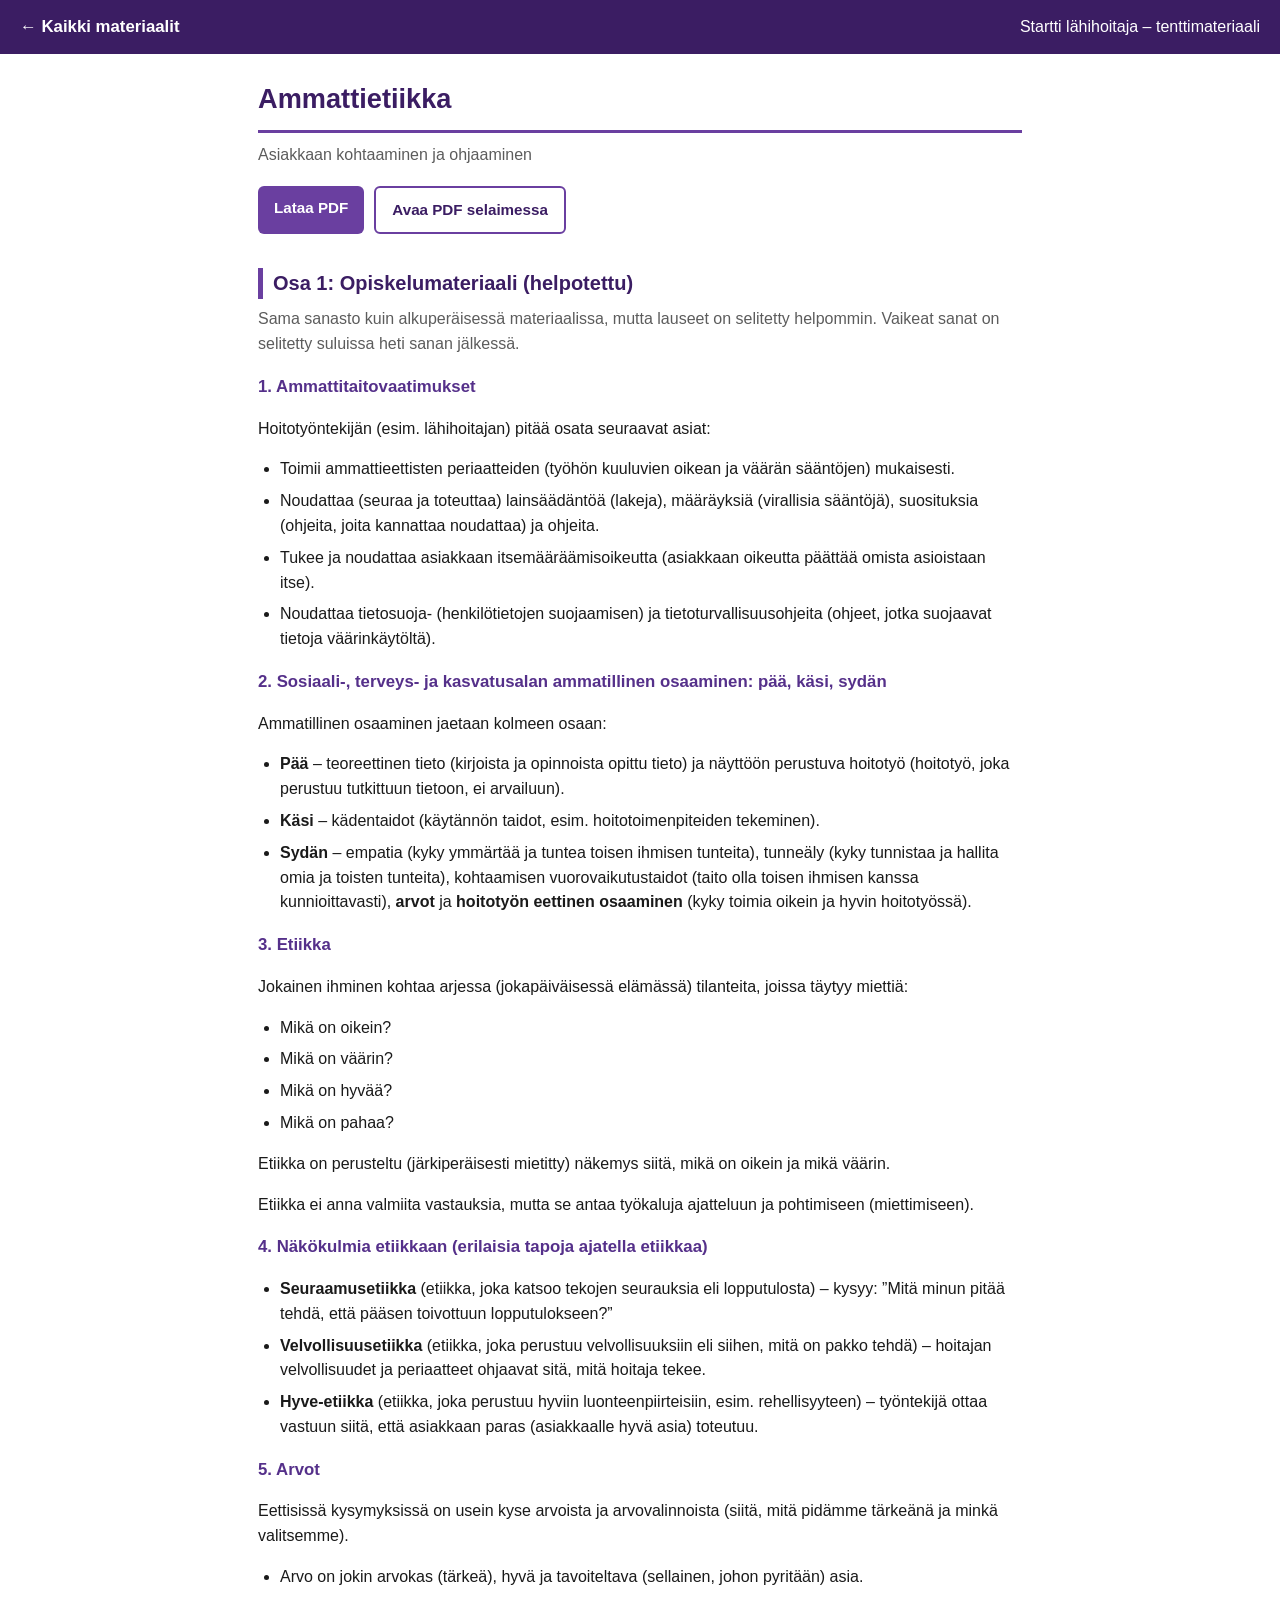
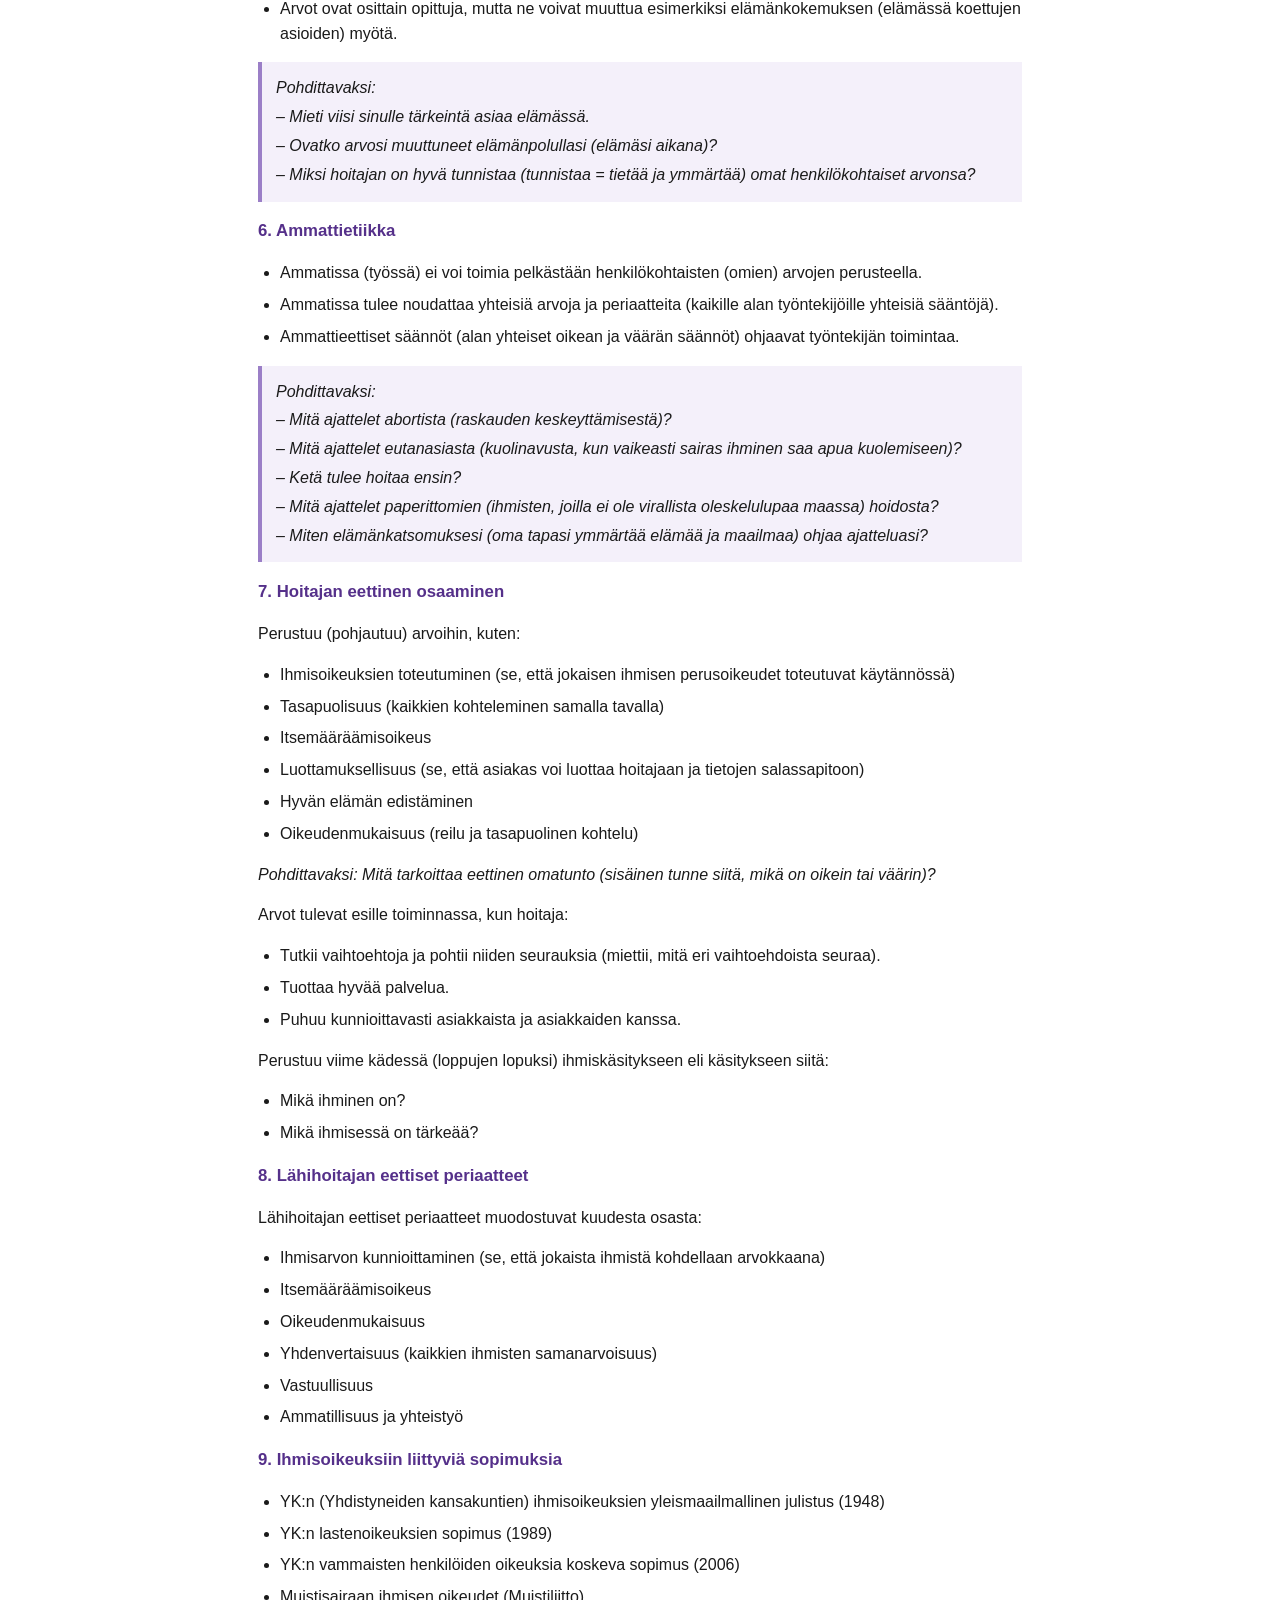
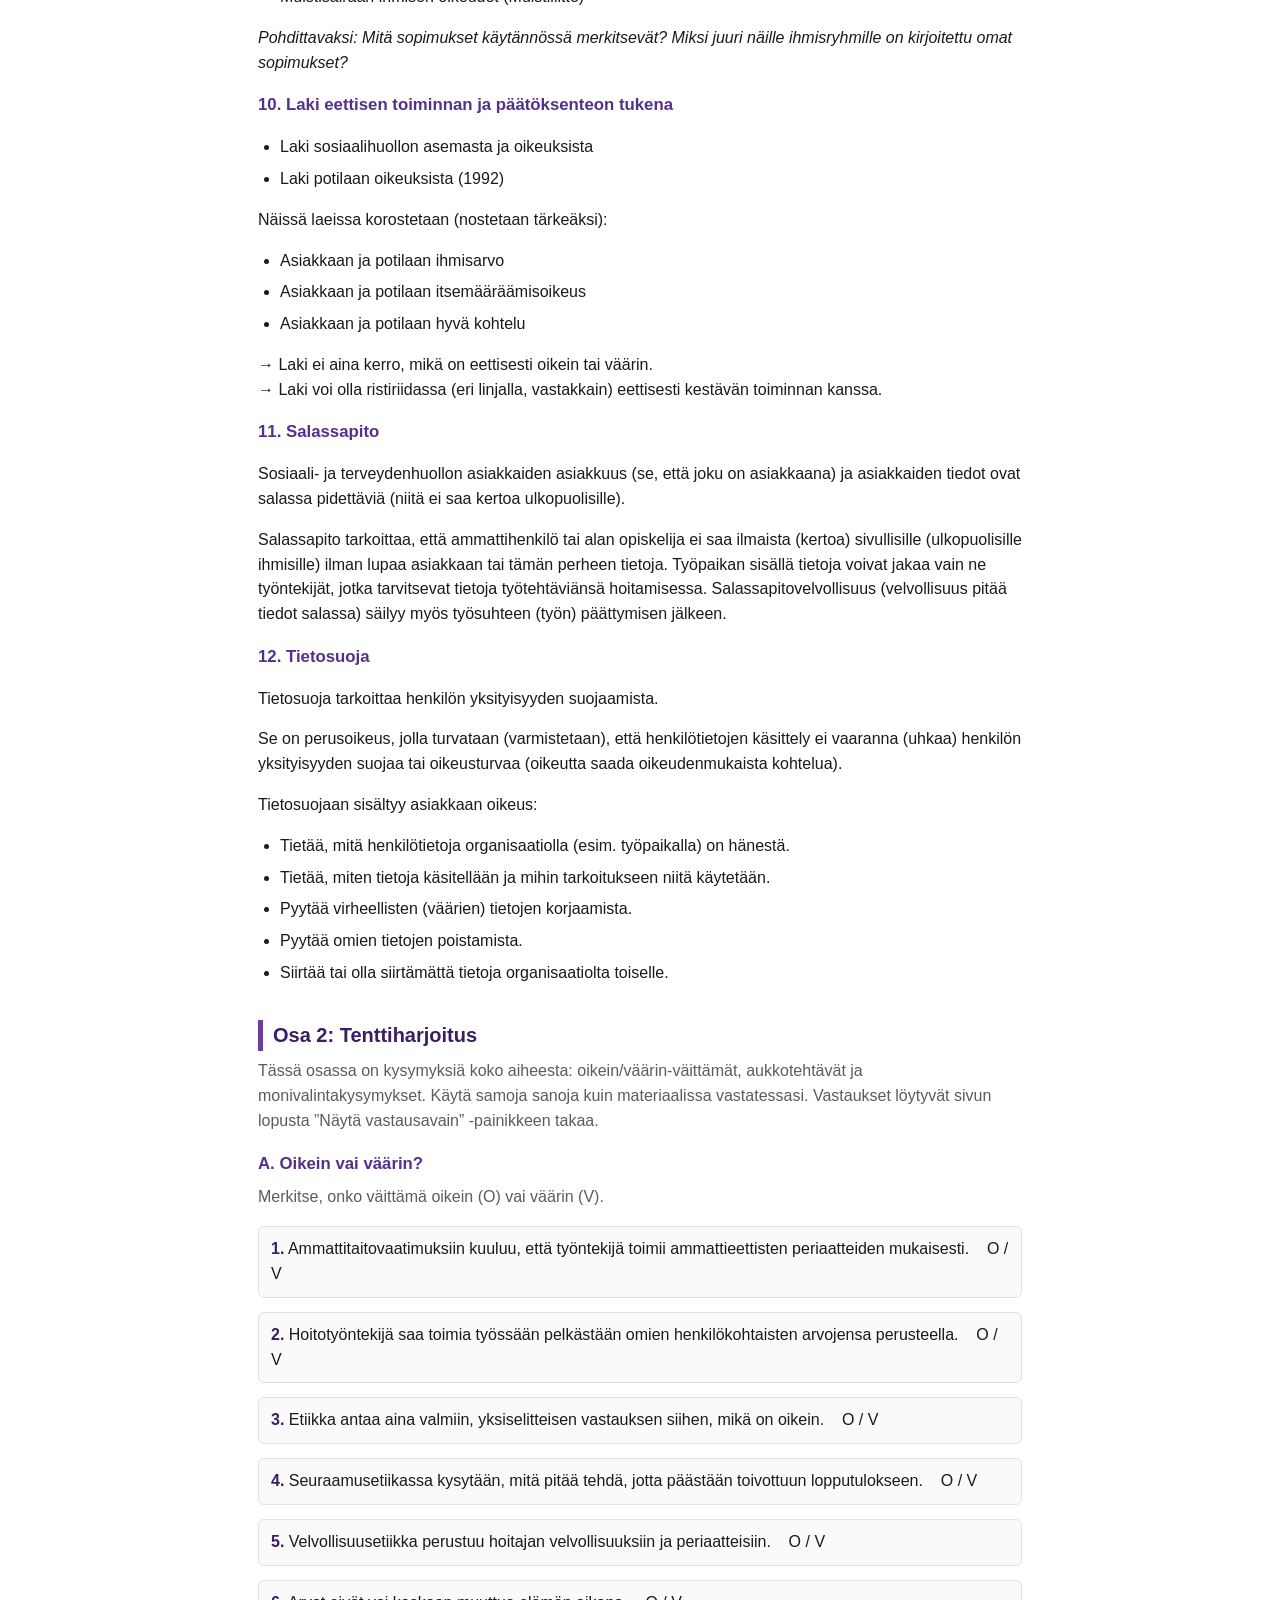
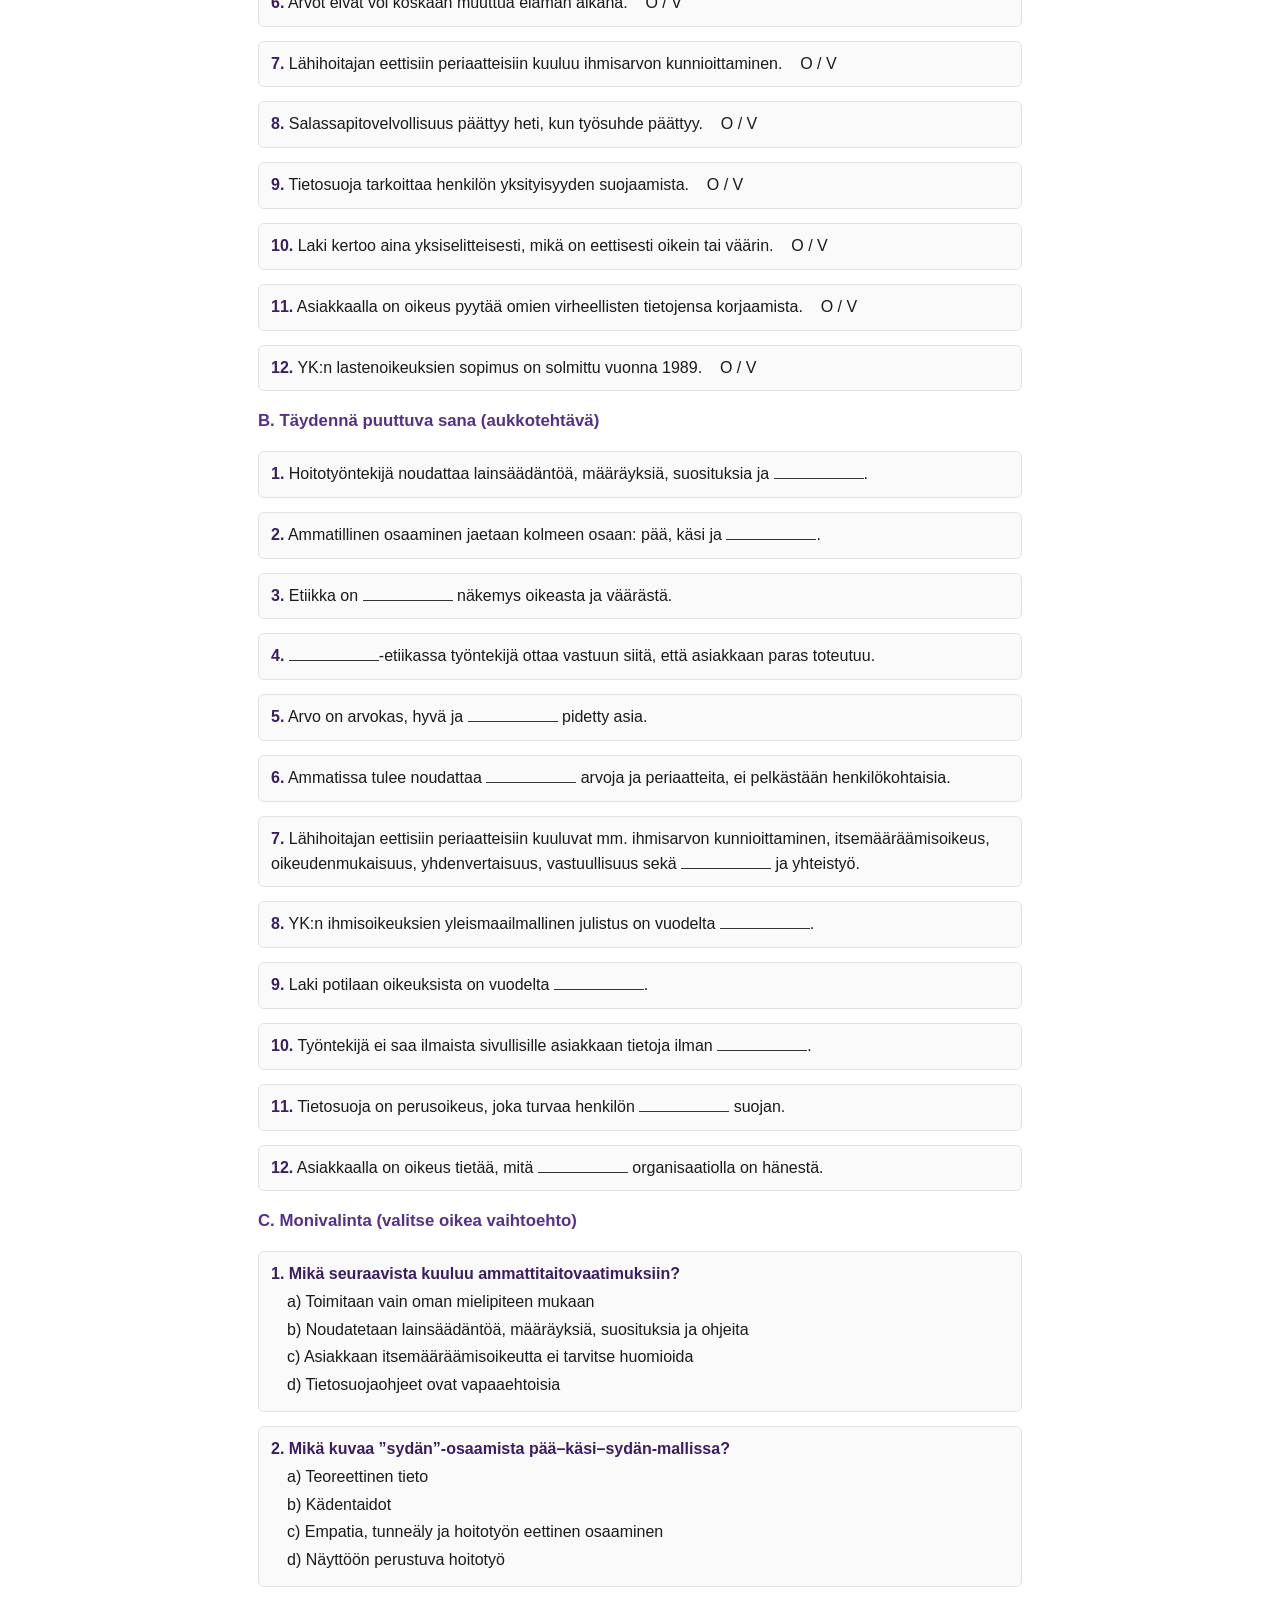
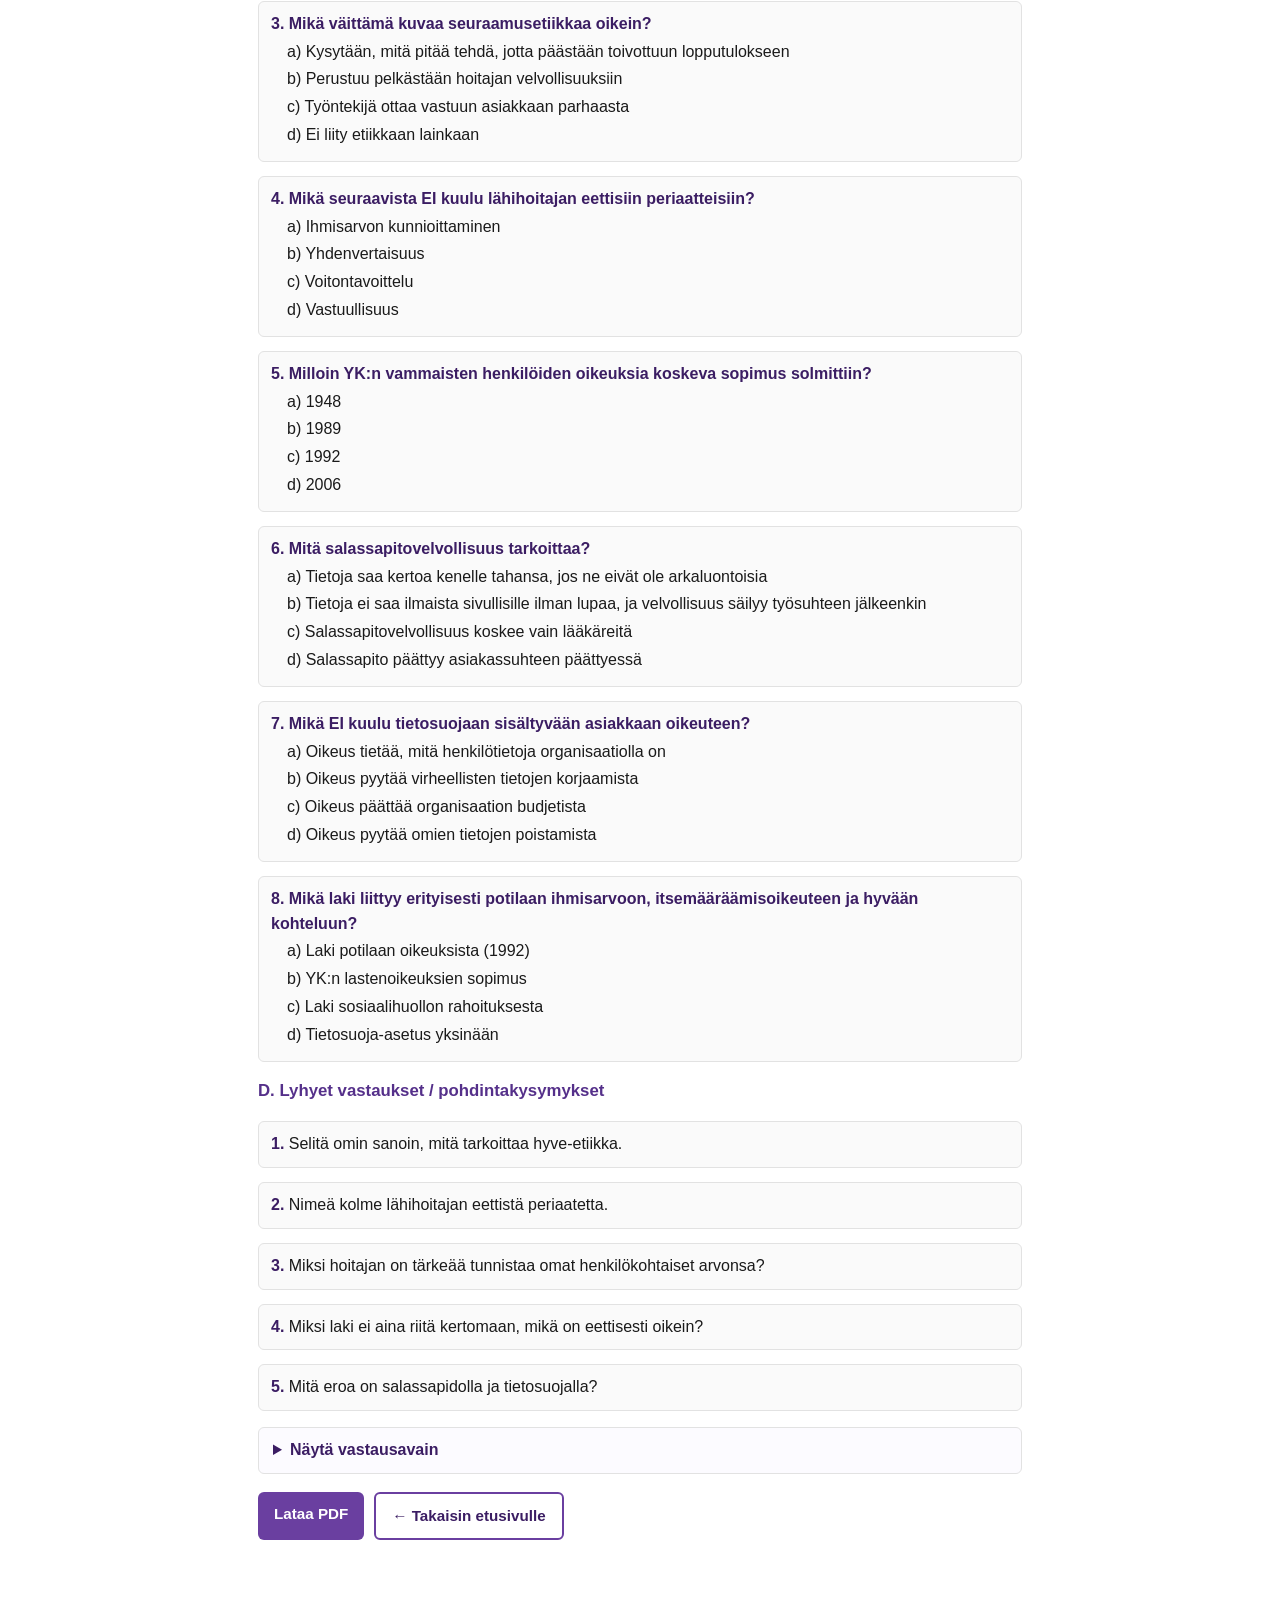
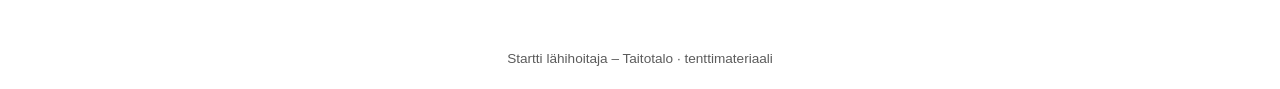
==== docs/ammattietiikka.html @ 94710ee2 "Lisää Ammattietiikka-materiaali (helpotettu opiskelusivu, tenttiharjoitus, vastausavain, PDF) + sivu" ====
<!DOCTYPE html>
<html lang="fi">
<head>
<meta charset="UTF-8">
<meta name="viewport" content="width=device-width, initial-scale=1">
<title>Ammattietiikka &ndash; opiskelumateriaali ja tenttiharjoitus</title>
<link rel="stylesheet" href="../assets/style.css">
</head>
<body>

<header class="site-header">
  <a href="../index.html">&larr; Kaikki materiaalit</a>
  <span>Startti l&auml;hihoitaja &ndash; tenttimateriaali</span>
</header>

<main>
  <h1>Ammattietiikka</h1>
  <p class="subtitle">Asiakkaan kohtaaminen ja ohjaaminen</p>

  <div class="download-bar">
    <a class="btn" href="ammattietiikka.pdf" download>Lataa PDF</a>
    <a class="btn secondary" href="ammattietiikka.pdf" target="_blank" rel="noopener">Avaa PDF selaimessa</a>
  </div>

  <h2>Osa 1: Opiskelumateriaali (helpotettu)</h2>
  <p class="subtitle">Sama sanasto kuin alkuper&auml;isess&auml; materiaalissa, mutta lauseet on selitetty helpommin. Vaikeat sanat on selitetty suluissa heti sanan j&auml;lkess&auml;.</p>

  <h3>1. Ammattitaitovaatimukset</h3>
  <p>Hoitoty&ouml;ntekij&auml;n (esim. l&auml;hihoitajan) pit&auml;&auml; osata seuraavat asiat:</p>
  <ul>
    <li>Toimii ammattieettisten periaatteiden (ty&ouml;h&ouml;n kuuluvien oikean ja v&auml;&auml;r&auml;n s&auml;&auml;nt&ouml;jen) mukaisesti.</li>
    <li>Noudattaa (seuraa ja toteuttaa) lains&auml;&auml;d&auml;nt&ouml;&auml; (lakeja), m&auml;&auml;r&auml;yksi&auml; (virallisia s&auml;&auml;nt&ouml;j&auml;), suosituksia (ohjeita, joita kannattaa noudattaa) ja ohjeita.</li>
    <li>Tukee ja noudattaa asiakkaan itsem&auml;&auml;r&auml;&auml;misoikeutta (asiakkaan oikeutta p&auml;&auml;tt&auml;&auml; omista asioistaan itse).</li>
    <li>Noudattaa tietosuoja- (henkil&ouml;tietojen suojaamisen) ja tietoturvallisuusohjeita (ohjeet, jotka suojaavat tietoja v&auml;&auml;rink&auml;yt&ouml;lt&auml;).</li>
  </ul>

  <h3>2. Sosiaali-, terveys- ja kasvatusalan ammatillinen osaaminen: p&auml;&auml;, k&auml;si, syd&auml;n</h3>
  <p>Ammatillinen osaaminen jaetaan kolmeen osaan:</p>
  <ul>
    <li><b>P&auml;&auml;</b> &ndash; teoreettinen tieto (kirjoista ja opinnoista opittu tieto) ja n&auml;ytt&ouml;&ouml;n perustuva hoitoty&ouml; (hoitoty&ouml;, joka perustuu tutkittuun tietoon, ei arvailuun).</li>
    <li><b>K&auml;si</b> &ndash; k&auml;dentaidot (k&auml;yt&auml;nn&ouml;n taidot, esim. hoitotoimenpiteiden tekeminen).</li>
    <li><b>Syd&auml;n</b> &ndash; empatia (kyky ymm&auml;rt&auml;&auml; ja tuntea toisen ihmisen tunteita), tunne&auml;ly (kyky tunnistaa ja hallita omia ja toisten tunteita), kohtaamisen vuorovaikutustaidot (taito olla toisen ihmisen kanssa kunnioittavasti), <b>arvot</b> ja <b>hoitoty&ouml;n eettinen osaaminen</b> (kyky toimia oikein ja hyvin hoitoty&ouml;ss&auml;).</li>
  </ul>

  <h3>3. Etiikka</h3>
  <p>Jokainen ihminen kohtaa arjessa (jokap&auml;iv&auml;isess&auml; el&auml;m&auml;ss&auml;) tilanteita, joissa t&auml;ytyy miettiä:</p>
  <ul>
    <li>Mik&auml; on oikein?</li>
    <li>Mik&auml; on v&auml;&auml;rin?</li>
    <li>Mik&auml; on hyv&auml;&auml;?</li>
    <li>Mik&auml; on pahaa?</li>
  </ul>
  <p>Etiikka on perusteltu (j&auml;rkiper&auml;isesti mietitty) n&auml;kemys siit&auml;, mik&auml; on oikein ja mik&auml; v&auml;&auml;rin.</p>
  <p>Etiikka ei anna valmiita vastauksia, mutta se antaa ty&ouml;kaluja ajatteluun ja pohtimiseen (miettimiseen).</p>

  <h3>4. N&auml;k&ouml;kulmia etiikkaan (erilaisia tapoja ajatella etiikkaa)</h3>
  <ul>
    <li><b>Seuraamusetiikka</b> (etiikka, joka katsoo tekojen seurauksia eli lopputulosta) &ndash; kysyy: &rdquo;Mit&auml; minun pit&auml;&auml; tehd&auml;, ett&auml; p&auml;&auml;sen toivottuun lopputulokseen?&rdquo;</li>
    <li><b>Velvollisuusetiikka</b> (etiikka, joka perustuu velvollisuuksiin eli siihen, mit&auml; on pakko tehd&auml;) &ndash; hoitajan velvollisuudet ja periaatteet ohjaavat sit&auml;, mit&auml; hoitaja tekee.</li>
    <li><b>Hyve-etiikka</b> (etiikka, joka perustuu hyviin luonteenpiirteisiin, esim. rehellisyyteen) &ndash; ty&ouml;ntekij&auml; ottaa vastuun siit&auml;, ett&auml; asiakkaan paras (asiakkaalle hyv&auml; asia) toteutuu.</li>
  </ul>

  <h3>5. Arvot</h3>
  <p>Eettisiss&auml; kysymyksiss&auml; on usein kyse arvoista ja arvovalinnoista (siit&auml;, mit&auml; pid&auml;mme t&auml;rke&auml;n&auml; ja mink&auml; valitsemme).</p>
  <ul>
    <li>Arvo on jokin arvokas (t&auml;rke&auml;), hyv&auml; ja tavoiteltava (sellainen, johon pyrit&auml;&auml;n) asia.</li>
    <li>Arvot ovat osittain opittuja, mutta ne voivat muuttua esimerkiksi el&auml;m&auml;nkokemuksen (el&auml;m&auml;ss&auml; koettujen asioiden) my&ouml;t&auml;.</li>
  </ul>
  <div class="pohdi">
    <p>Pohdittavaksi:</p>
    <p>&ndash; Mieti viisi sinulle t&auml;rkeint&auml; asiaa el&auml;m&auml;ss&auml;.</p>
    <p>&ndash; Ovatko arvosi muuttuneet el&auml;m&auml;npolullasi (el&auml;m&auml;si aikana)?</p>
    <p>&ndash; Miksi hoitajan on hyv&auml; tunnistaa (tunnistaa = tiet&auml;&auml; ja ymm&auml;rt&auml;&auml;) omat henkil&ouml;kohtaiset arvonsa?</p>
  </div>

  <h3>6. Ammattietiikka</h3>
  <ul>
    <li>Ammatissa (ty&ouml;ss&auml;) ei voi toimia pelk&auml;st&auml;&auml;n henkil&ouml;kohtaisten (omien) arvojen perusteella.</li>
    <li>Ammatissa tulee noudattaa yhteisi&auml; arvoja ja periaatteita (kaikille alan ty&ouml;ntekij&ouml;ille yhteisi&auml; s&auml;&auml;nt&ouml;j&auml;).</li>
    <li>Ammattieettiset s&auml;&auml;nn&ouml;t (alan yhteiset oikean ja v&auml;&auml;r&auml;n s&auml;&auml;nn&ouml;t) ohjaavat ty&ouml;ntekij&auml;n toimintaa.</li>
  </ul>
  <div class="pohdi">
    <p>Pohdittavaksi:</p>
    <p>&ndash; Mit&auml; ajattelet abortista (raskauden keskeytt&auml;misest&auml;)?</p>
    <p>&ndash; Mit&auml; ajattelet eutanasiasta (kuolinavusta, kun vaikeasti sairas ihminen saa apua kuolemiseen)?</p>
    <p>&ndash; Ket&auml; tulee hoitaa ensin?</p>
    <p>&ndash; Mit&auml; ajattelet paperittomien (ihmisten, joilla ei ole virallista oleskelulupaa maassa) hoidosta?</p>
    <p>&ndash; Miten el&auml;m&auml;nkatsomuksesi (oma tapasi ymm&auml;rt&auml;&auml; el&auml;m&auml;&auml; ja maailmaa) ohjaa ajatteluasi?</p>
  </div>

  <h3>7. Hoitajan eettinen osaaminen</h3>
  <p>Perustuu (pohjautuu) arvoihin, kuten:</p>
  <ul>
    <li>Ihmisoikeuksien toteutuminen (se, ett&auml; jokaisen ihmisen perusoikeudet toteutuvat k&auml;yt&auml;nn&ouml;ss&auml;)</li>
    <li>Tasapuolisuus (kaikkien kohteleminen samalla tavalla)</li>
    <li>Itsem&auml;&auml;r&auml;&auml;misoikeus</li>
    <li>Luottamuksellisuus (se, ett&auml; asiakas voi luottaa hoitajaan ja tietojen salassapitoon)</li>
    <li>Hyv&auml;n el&auml;m&auml;n edist&auml;minen</li>
    <li>Oikeudenmukaisuus (reilu ja tasapuolinen kohtelu)</li>
  </ul>
  <p><i>Pohdittavaksi: Mit&auml; tarkoittaa eettinen omatunto (sis&auml;inen tunne siit&auml;, mik&auml; on oikein tai v&auml;&auml;rin)?</i></p>
  <p>Arvot tulevat esille toiminnassa, kun hoitaja:</p>
  <ul>
    <li>Tutkii vaihtoehtoja ja pohtii niiden seurauksia (miettii, mit&auml; eri vaihtoehdoista seuraa).</li>
    <li>Tuottaa hyv&auml;&auml; palvelua.</li>
    <li>Puhuu kunnioittavasti asiakkaista ja asiakkaiden kanssa.</li>
  </ul>
  <p>Perustuu viime k&auml;dess&auml; (loppujen lopuksi) ihmisk&auml;sitykseen eli k&auml;sitykseen siit&auml;:</p>
  <ul>
    <li>Mik&auml; ihminen on?</li>
    <li>Mik&auml; ihmisess&auml; on t&auml;rke&auml;&auml;?</li>
  </ul>

  <h3>8. L&auml;hihoitajan eettiset periaatteet</h3>
  <p>L&auml;hihoitajan eettiset periaatteet muodostuvat kuudesta osasta:</p>
  <ul>
    <li>Ihmisarvon kunnioittaminen (se, ett&auml; jokaista ihmist&auml; kohdellaan arvokkaana)</li>
    <li>Itsem&auml;&auml;r&auml;&auml;misoikeus</li>
    <li>Oikeudenmukaisuus</li>
    <li>Yhdenvertaisuus (kaikkien ihmisten samanarvoisuus)</li>
    <li>Vastuullisuus</li>
    <li>Ammatillisuus ja yhteisty&ouml;</li>
  </ul>

  <h3>9. Ihmisoikeuksiin liittyvi&auml; sopimuksia</h3>
  <ul>
    <li>YK:n (Yhdistyneiden kansakuntien) ihmisoikeuksien yleismaailmallinen julistus (1948)</li>
    <li>YK:n lastenoikeuksien sopimus (1989)</li>
    <li>YK:n vammaisten henkil&ouml;iden oikeuksia koskeva sopimus (2006)</li>
    <li>Muistisairaan ihmisen oikeudet (Muistiliitto)</li>
  </ul>
  <p><i>Pohdittavaksi: Mit&auml; sopimukset k&auml;yt&auml;nn&ouml;ss&auml; merkitsev&auml;t? Miksi juuri n&auml;ille ihmisryhmille on kirjoitettu omat sopimukset?</i></p>

  <h3>10. Laki eettisen toiminnan ja p&auml;&auml;t&ouml;ksenteon tukena</h3>
  <ul>
    <li>Laki sosiaalihuollon asemasta ja oikeuksista</li>
    <li>Laki potilaan oikeuksista (1992)</li>
  </ul>
  <p>N&auml;iss&auml; laeissa korostetaan (nostetaan t&auml;rke&auml;ksi):</p>
  <ul>
    <li>Asiakkaan ja potilaan ihmisarvo</li>
    <li>Asiakkaan ja potilaan itsem&auml;&auml;r&auml;&auml;misoikeus</li>
    <li>Asiakkaan ja potilaan hyv&auml; kohtelu</li>
  </ul>
  <p>&rarr; Laki ei aina kerro, mik&auml; on eettisesti oikein tai v&auml;&auml;rin.<br>
  &rarr; Laki voi olla ristiriidassa (eri linjalla, vastakkain) eettisesti kest&auml;v&auml;n toiminnan kanssa.</p>

  <h3>11. Salassapito</h3>
  <p>Sosiaali- ja terveydenhuollon asiakkaiden asiakkuus (se, ett&auml; joku on asiakkaana) ja asiakkaiden tiedot ovat salassa pidett&auml;vi&auml; (niit&auml; ei saa kertoa ulkopuolisille).</p>
  <p>Salassapito tarkoittaa, ett&auml; ammattihenkil&ouml; tai alan opiskelija ei saa ilmaista (kertoa) sivullisille (ulkopuolisille ihmisille) ilman lupaa asiakkaan tai t&auml;m&auml;n perheen tietoja. Ty&ouml;paikan sis&auml;ll&auml; tietoja voivat jakaa vain ne ty&ouml;ntekij&auml;t, jotka tarvitsevat tietoja ty&ouml;teht&auml;vi&auml;ns&auml; hoitamisessa. Salassapitovelvollisuus (velvollisuus pit&auml;&auml; tiedot salassa) s&auml;ilyy my&ouml;s ty&ouml;suhteen (ty&ouml;n) p&auml;&auml;ttymisen j&auml;lkeen.</p>

  <h3>12. Tietosuoja</h3>
  <p>Tietosuoja tarkoittaa henkil&ouml;n yksityisyyden suojaamista.</p>
  <p>Se on perusoikeus, jolla turvataan (varmistetaan), ett&auml; henkil&ouml;tietojen k&auml;sittely ei vaaranna (uhkaa) henkil&ouml;n yksityisyyden suojaa tai oikeusturvaa (oikeutta saada oikeudenmukaista kohtelua).</p>
  <p>Tietosuojaan sis&auml;ltyy asiakkaan oikeus:</p>
  <ul>
    <li>Tiet&auml;&auml;, mit&auml; henkil&ouml;tietoja organisaatiolla (esim. ty&ouml;paikalla) on h&auml;nest&auml;.</li>
    <li>Tiet&auml;&auml;, miten tietoja k&auml;sitell&auml;&auml;n ja mihin tarkoitukseen niit&auml; k&auml;ytet&auml;&auml;n.</li>
    <li>Pyyt&auml;&auml; virheellisten (v&auml;&auml;rien) tietojen korjaamista.</li>
    <li>Pyyt&auml;&auml; omien tietojen poistamista.</li>
    <li>Siirt&auml;&auml; tai olla siirt&auml;m&auml;tt&auml; tietoja organisaatiolta toiselle.</li>
  </ul>

  <h2>Osa 2: Tenttiharjoitus</h2>
  <p class="subtitle">T&auml;ss&auml; osassa on kysymyksi&auml; koko aiheesta: oikein/v&auml;&auml;rin-v&auml;itt&auml;m&auml;t, aukkoteht&auml;v&auml;t ja monivalintakysymykset. K&auml;yt&auml; samoja sanoja kuin materiaalissa vastatessasi. Vastaukset l&ouml;ytyv&auml;t sivun lopusta &rdquo;N&auml;yt&auml; vastausavain&rdquo; -painikkeen takaa.</p>

  <h3>A. Oikein vai v&auml;&auml;rin?</h3>
  <p class="subtitle">Merkitse, onko v&auml;itt&auml;m&auml; oikein (O) vai v&auml;&auml;rin (V).</p>
  <div class="exam-item"><span class="qnum">1.</span> Ammattitaitovaatimuksiin kuuluu, ett&auml; ty&ouml;ntekij&auml; toimii ammattieettisten periaatteiden mukaisesti. &nbsp;&nbsp; O / V</div>
  <div class="exam-item"><span class="qnum">2.</span> Hoitoty&ouml;ntekij&auml; saa toimia ty&ouml;ss&auml;&auml;n pelk&auml;st&auml;&auml;n omien henkil&ouml;kohtaisten arvojensa perusteella. &nbsp;&nbsp; O / V</div>
  <div class="exam-item"><span class="qnum">3.</span> Etiikka antaa aina valmiin, yksiselitteisen vastauksen siihen, mik&auml; on oikein. &nbsp;&nbsp; O / V</div>
  <div class="exam-item"><span class="qnum">4.</span> Seuraamusetiikassa kysyt&auml;&auml;n, mit&auml; pit&auml;&auml; tehd&auml;, jotta p&auml;&auml;st&auml;&auml;n toivottuun lopputulokseen. &nbsp;&nbsp; O / V</div>
  <div class="exam-item"><span class="qnum">5.</span> Velvollisuusetiikka perustuu hoitajan velvollisuuksiin ja periaatteisiin. &nbsp;&nbsp; O / V</div>
  <div class="exam-item"><span class="qnum">6.</span> Arvot eiv&auml;t voi koskaan muuttua el&auml;m&auml;n aikana. &nbsp;&nbsp; O / V</div>
  <div class="exam-item"><span class="qnum">7.</span> L&auml;hihoitajan eettisiin periaatteisiin kuuluu ihmisarvon kunnioittaminen. &nbsp;&nbsp; O / V</div>
  <div class="exam-item"><span class="qnum">8.</span> Salassapitovelvollisuus p&auml;&auml;ttyy heti, kun ty&ouml;suhde p&auml;&auml;ttyy. &nbsp;&nbsp; O / V</div>
  <div class="exam-item"><span class="qnum">9.</span> Tietosuoja tarkoittaa henkil&ouml;n yksityisyyden suojaamista. &nbsp;&nbsp; O / V</div>
  <div class="exam-item"><span class="qnum">10.</span> Laki kertoo aina yksiselitteisesti, mik&auml; on eettisesti oikein tai v&auml;&auml;rin. &nbsp;&nbsp; O / V</div>
  <div class="exam-item"><span class="qnum">11.</span> Asiakkaalla on oikeus pyyt&auml;&auml; omien virheellisten tietojensa korjaamista. &nbsp;&nbsp; O / V</div>
  <div class="exam-item"><span class="qnum">12.</span> YK:n lastenoikeuksien sopimus on solmittu vuonna 1989. &nbsp;&nbsp; O / V</div>

  <h3>B. T&auml;ydenn&auml; puuttuva sana (aukkoteht&auml;v&auml;)</h3>
  <div class="exam-item"><span class="qnum">1.</span> Hoitoty&ouml;ntekij&auml; noudattaa lains&auml;&auml;d&auml;nt&ouml;&auml;, m&auml;&auml;r&auml;yksi&auml;, suosituksia ja <span class="blank"></span>.</div>
  <div class="exam-item"><span class="qnum">2.</span> Ammatillinen osaaminen jaetaan kolmeen osaan: p&auml;&auml;, k&auml;si ja <span class="blank"></span>.</div>
  <div class="exam-item"><span class="qnum">3.</span> Etiikka on <span class="blank"></span> n&auml;kemys oikeasta ja v&auml;&auml;r&auml;st&auml;.</div>
  <div class="exam-item"><span class="qnum">4.</span> <span class="blank"></span>-etiikassa ty&ouml;ntekij&auml; ottaa vastuun siit&auml;, ett&auml; asiakkaan paras toteutuu.</div>
  <div class="exam-item"><span class="qnum">5.</span> Arvo on arvokas, hyv&auml; ja <span class="blank"></span> pidetty asia.</div>
  <div class="exam-item"><span class="qnum">6.</span> Ammatissa tulee noudattaa <span class="blank"></span> arvoja ja periaatteita, ei pelk&auml;st&auml;&auml;n henkil&ouml;kohtaisia.</div>
  <div class="exam-item"><span class="qnum">7.</span> L&auml;hihoitajan eettisiin periaatteisiin kuuluvat mm. ihmisarvon kunnioittaminen, itsem&auml;&auml;r&auml;&auml;misoikeus, oikeudenmukaisuus, yhdenvertaisuus, vastuullisuus sek&auml; <span class="blank"></span> ja yhteisty&ouml;.</div>
  <div class="exam-item"><span class="qnum">8.</span> YK:n ihmisoikeuksien yleismaailmallinen julistus on vuodelta <span class="blank"></span>.</div>
  <div class="exam-item"><span class="qnum">9.</span> Laki potilaan oikeuksista on vuodelta <span class="blank"></span>.</div>
  <div class="exam-item"><span class="qnum">10.</span> Ty&ouml;ntekij&auml; ei saa ilmaista sivullisille asiakkaan tietoja ilman <span class="blank"></span>.</div>
  <div class="exam-item"><span class="qnum">11.</span> Tietosuoja on perusoikeus, joka turvaa henkil&ouml;n <span class="blank"></span> suojan.</div>
  <div class="exam-item"><span class="qnum">12.</span> Asiakkaalla on oikeus tiet&auml;&auml;, mit&auml; <span class="blank"></span> organisaatiolla on h&auml;nest&auml;.</div>

  <h3>C. Monivalinta (valitse oikea vaihtoehto)</h3>
  <div class="exam-item">
    <span class="qnum">1. Mik&auml; seuraavista kuuluu ammattitaitovaatimuksiin?</span>
    <div class="mcq-opt">a) Toimitaan vain oman mielipiteen mukaan</div>
    <div class="mcq-opt">b) Noudatetaan lains&auml;&auml;d&auml;nt&ouml;&auml;, m&auml;&auml;r&auml;yksi&auml;, suosituksia ja ohjeita</div>
    <div class="mcq-opt">c) Asiakkaan itsem&auml;&auml;r&auml;&auml;misoikeutta ei tarvitse huomioida</div>
    <div class="mcq-opt">d) Tietosuojaohjeet ovat vapaaehtoisia</div>
  </div>
  <div class="exam-item">
    <span class="qnum">2. Mik&auml; kuvaa &rdquo;syd&auml;n&rdquo;-osaamista p&auml;&auml;&ndash;k&auml;si&ndash;syd&auml;n-mallissa?</span>
    <div class="mcq-opt">a) Teoreettinen tieto</div>
    <div class="mcq-opt">b) K&auml;dentaidot</div>
    <div class="mcq-opt">c) Empatia, tunne&auml;ly ja hoitoty&ouml;n eettinen osaaminen</div>
    <div class="mcq-opt">d) N&auml;ytt&ouml;&ouml;n perustuva hoitoty&ouml;</div>
  </div>
  <div class="exam-item">
    <span class="qnum">3. Mik&auml; v&auml;itt&auml;m&auml; kuvaa seuraamusetiikkaa oikein?</span>
    <div class="mcq-opt">a) Kysyt&auml;&auml;n, mit&auml; pit&auml;&auml; tehd&auml;, jotta p&auml;&auml;st&auml;&auml;n toivottuun lopputulokseen</div>
    <div class="mcq-opt">b) Perustuu pelk&auml;st&auml;&auml;n hoitajan velvollisuuksiin</div>
    <div class="mcq-opt">c) Ty&ouml;ntekij&auml; ottaa vastuun asiakkaan parhaasta</div>
    <div class="mcq-opt">d) Ei liity etiikkaan lainkaan</div>
  </div>
  <div class="exam-item">
    <span class="qnum">4. Mik&auml; seuraavista EI kuulu l&auml;hihoitajan eettisiin periaatteisiin?</span>
    <div class="mcq-opt">a) Ihmisarvon kunnioittaminen</div>
    <div class="mcq-opt">b) Yhdenvertaisuus</div>
    <div class="mcq-opt">c) Voitontavoittelu</div>
    <div class="mcq-opt">d) Vastuullisuus</div>
  </div>
  <div class="exam-item">
    <span class="qnum">5. Milloin YK:n vammaisten henkil&ouml;iden oikeuksia koskeva sopimus solmittiin?</span>
    <div class="mcq-opt">a) 1948</div>
    <div class="mcq-opt">b) 1989</div>
    <div class="mcq-opt">c) 1992</div>
    <div class="mcq-opt">d) 2006</div>
  </div>
  <div class="exam-item">
    <span class="qnum">6. Mit&auml; salassapitovelvollisuus tarkoittaa?</span>
    <div class="mcq-opt">a) Tietoja saa kertoa kenelle tahansa, jos ne eiv&auml;t ole arkaluontoisia</div>
    <div class="mcq-opt">b) Tietoja ei saa ilmaista sivullisille ilman lupaa, ja velvollisuus s&auml;ilyy ty&ouml;suhteen j&auml;lkeenkin</div>
    <div class="mcq-opt">c) Salassapitovelvollisuus koskee vain l&auml;&auml;k&auml;reit&auml;</div>
    <div class="mcq-opt">d) Salassapito p&auml;&auml;ttyy asiakassuhteen p&auml;&auml;ttyess&auml;</div>
  </div>
  <div class="exam-item">
    <span class="qnum">7. Mik&auml; EI kuulu tietosuojaan sis&auml;ltyv&auml;&auml;n asiakkaan oikeuteen?</span>
    <div class="mcq-opt">a) Oikeus tiet&auml;&auml;, mit&auml; henkil&ouml;tietoja organisaatiolla on</div>
    <div class="mcq-opt">b) Oikeus pyyt&auml;&auml; virheellisten tietojen korjaamista</div>
    <div class="mcq-opt">c) Oikeus p&auml;&auml;tt&auml;&auml; organisaation budjetista</div>
    <div class="mcq-opt">d) Oikeus pyyt&auml;&auml; omien tietojen poistamista</div>
  </div>
  <div class="exam-item">
    <span class="qnum">8. Mik&auml; laki liittyy erityisesti potilaan ihmisarvoon, itsem&auml;&auml;r&auml;&auml;misoikeuteen ja hyv&auml;&auml;n kohteluun?</span>
    <div class="mcq-opt">a) Laki potilaan oikeuksista (1992)</div>
    <div class="mcq-opt">b) YK:n lastenoikeuksien sopimus</div>
    <div class="mcq-opt">c) Laki sosiaalihuollon rahoituksesta</div>
    <div class="mcq-opt">d) Tietosuoja-asetus yksin&auml;&auml;n</div>
  </div>

  <h3>D. Lyhyet vastaukset / pohdintakysymykset</h3>
  <div class="exam-item"><span class="qnum">1.</span> Selit&auml; omin sanoin, mit&auml; tarkoittaa hyve-etiikka.</div>
  <div class="exam-item"><span class="qnum">2.</span> Nime&auml; kolme l&auml;hihoitajan eettist&auml; periaatetta.</div>
  <div class="exam-item"><span class="qnum">3.</span> Miksi hoitajan on t&auml;rke&auml;&auml; tunnistaa omat henkil&ouml;kohtaiset arvonsa?</div>
  <div class="exam-item"><span class="qnum">4.</span> Miksi laki ei aina riit&auml; kertomaan, mik&auml; on eettisesti oikein?</div>
  <div class="exam-item"><span class="qnum">5.</span> Mit&auml; eroa on salassapidolla ja tietosuojalla?</div>

  <details>
    <summary>N&auml;yt&auml; vastausavain</summary>

    <h3>A. Oikein vai v&auml;&auml;rin? &ndash; vastaukset</h3>
    <table>
      <tr><th>Kysymys</th><th>Vastaus</th><th>Perustelu</th></tr>
      <tr><td>1</td><td>Oikein</td><td>Ammattitaitovaatimuksiin kuuluu toimiminen ammattieettisten periaatteiden mukaisesti.</td></tr>
      <tr><td>2</td><td>V&auml;&auml;rin</td><td>Ammatissa ei voi toimia pelk&auml;st&auml;&auml;n henkil&ouml;kohtaisten arvojen perusteella &ndash; on noudatettava yhteisi&auml; arvoja ja periaatteita.</td></tr>
      <tr><td>3</td><td>V&auml;&auml;rin</td><td>Etiikka ei anna valmiita ratkaisuja, vaan ty&ouml;kaluja ajatteluun ja pohtimiseen.</td></tr>
      <tr><td>4</td><td>Oikein</td><td>Seuraamusetiikka kysyy juuri t&auml;t&auml;: mit&auml; pit&auml;&auml; tehd&auml;, ett&auml; p&auml;&auml;st&auml;&auml;n toivottuun lopputulokseen.</td></tr>
      <tr><td>5</td><td>Oikein</td><td>Velvollisuusetiikka perustuu hoitajan velvollisuuksiin ja periaatteisiin.</td></tr>
      <tr><td>6</td><td>V&auml;&auml;rin</td><td>Arvot ovat osittain opittuja ja voivat muuttua esim. el&auml;m&auml;nkokemuksen my&ouml;t&auml;.</td></tr>
      <tr><td>7</td><td>Oikein</td><td>Ihmisarvon kunnioittaminen on yksi kuudesta l&auml;hihoitajan eettisest&auml; periaatteesta.</td></tr>
      <tr><td>8</td><td>V&auml;&auml;rin</td><td>Salassapitovelvollisuus s&auml;ilyy my&ouml;s ty&ouml;suhteen p&auml;&auml;ttymisen j&auml;lkeen.</td></tr>
      <tr><td>9</td><td>Oikein</td><td>Tietosuoja tarkoittaa nimenomaan henkil&ouml;n yksityisyyden suojaamista.</td></tr>
      <tr><td>10</td><td>V&auml;&auml;rin</td><td>Laki ei aina kerro, mik&auml; on eettisesti oikein tai v&auml;&auml;rin, ja voi olla ristiriidassa eettisesti kest&auml;v&auml;n toiminnan kanssa.</td></tr>
      <tr><td>11</td><td>Oikein</td><td>Tietosuojaan sis&auml;ltyy asiakkaan oikeus pyyt&auml;&auml; virheellisten tietojen korjaamista.</td></tr>
      <tr><td>12</td><td>Oikein</td><td>YK:n lastenoikeuksien sopimus on vuodelta 1989.</td></tr>
    </table>

    <h3>B. Aukkoteht&auml;v&auml; &ndash; vastaukset</h3>
    <table>
      <tr><th>Kysymys</th><th>Oikea vastaus</th></tr>
      <tr><td>1</td><td>ohjeita</td></tr>
      <tr><td>2</td><td>syd&auml;n</td></tr>
      <tr><td>3</td><td>perusteltu</td></tr>
      <tr><td>4</td><td>Hyve-etiikassa</td></tr>
      <tr><td>5</td><td>tavoiteltavana</td></tr>
      <tr><td>6</td><td>yhteisi&auml;</td></tr>
      <tr><td>7</td><td>ammatillisuus</td></tr>
      <tr><td>8</td><td>1948</td></tr>
      <tr><td>9</td><td>1992</td></tr>
      <tr><td>10</td><td>lupaa</td></tr>
      <tr><td>11</td><td>yksityisyyden</td></tr>
      <tr><td>12</td><td>henkil&ouml;tietoja</td></tr>
    </table>

    <h3>C. Monivalinta &ndash; vastaukset</h3>
    <table>
      <tr><th>Kysymys</th><th>Oikea vaihtoehto</th></tr>
      <tr><td>1</td><td>b) Noudatetaan lains&auml;&auml;d&auml;nt&ouml;&auml;, m&auml;&auml;r&auml;yksi&auml;, suosituksia ja ohjeita</td></tr>
      <tr><td>2</td><td>c) Empatia, tunne&auml;ly ja hoitoty&ouml;n eettinen osaaminen</td></tr>
      <tr><td>3</td><td>a) Kysyt&auml;&auml;n, mit&auml; pit&auml;&auml; tehd&auml;, jotta p&auml;&auml;st&auml;&auml;n toivottuun lopputulokseen</td></tr>
      <tr><td>4</td><td>c) Voitontavoittelu (t&auml;m&auml; ei ole l&auml;hihoitajan eettinen periaate)</td></tr>
      <tr><td>5</td><td>d) 2006</td></tr>
      <tr><td>6</td><td>b) Tietoja ei saa ilmaista sivullisille ilman lupaa, ja velvollisuus s&auml;ilyy ty&ouml;suhteen j&auml;lkeenkin</td></tr>
      <tr><td>7</td><td>c) Oikeus p&auml;&auml;tt&auml;&auml; organisaation budjetista (t&auml;m&auml; ei kuulu tietosuojaan)</td></tr>
      <tr><td>8</td><td>a) Laki potilaan oikeuksista (1992)</td></tr>
    </table>

    <h3>D. Lyhyet vastaukset &ndash; mallivastaukset</h3>
    <div class="exam-item"><span class="qnum">1.</span> Hyve-etiikka tarkoittaa etiikkaa, joka perustuu hyviin luonteenpiirteisiin (esim. rehellisyyteen, huolenpitoon). Ty&ouml;ntekij&auml; ottaa vastuun siit&auml;, ett&auml; asiakkaan paras toteutuu &ndash; ei toimita vain s&auml;&auml;nt&ouml;jen tai seurausten perusteella, vaan hyv&auml;n ihmisen tavoin.</div>
    <div class="exam-item"><span class="qnum">2.</span> Esimerkiksi: ihmisarvon kunnioittaminen, itsem&auml;&auml;r&auml;&auml;misoikeus, oikeudenmukaisuus, yhdenvertaisuus, vastuullisuus, ammatillisuus ja yhteisty&ouml; (mik&auml; tahansa kolme n&auml;ist&auml; kuudesta on oikein).</div>
    <div class="exam-item"><span class="qnum">3.</span> Koska hoitaja ei saa toimia ty&ouml;ss&auml;&auml;n pelk&auml;st&auml;&auml;n omien henkil&ouml;kohtaisten arvojensa perusteella. Kun hoitaja tunnistaa omat arvonsa, h&auml;n pystyy erottamaan ne yhteisist&auml; ammattieettisist&auml; arvoista ja toimimaan ammatillisesti my&ouml;s silloin, kun oma mielipide on eri kuin ammattieettinen periaate.</div>
    <div class="exam-item"><span class="qnum">4.</span> Koska laki ei aina kerro, mik&auml; on eettisesti oikein tai v&auml;&auml;rin, ja laki voi joskus olla jopa ristiriidassa eettisesti kest&auml;v&auml;n toiminnan kanssa. Laki antaa raamit, mutta eettinen pohdinta tarvitaan silti.</div>
    <div class="exam-item"><span class="qnum">5.</span> Salassapito tarkoittaa sit&auml;, ettei asiakkaan tietoja saa kertoa sivullisille ilman lupaa. Tietosuoja on laajempi k&auml;site: se on perusoikeus, joka turvaa henkil&ouml;n yksityisyyden ja sis&auml;lt&auml;&auml; mm. asiakkaan oikeuden tiet&auml;&auml;, mit&auml; tietoja h&auml;nest&auml; on, pyyt&auml;&auml; niiden korjaamista tai poistamista.</div>
  </details>

  <div class="download-bar">
    <a class="btn" href="ammattietiikka.pdf" download>Lataa PDF</a>
    <a class="btn secondary" href="../index.html">&larr; Takaisin etusivulle</a>
  </div>
</main>

<footer>Startti l&auml;hihoitaja &ndash; Taitotalo &middot; tenttimateriaali</footer>

</body>
</html>
---- assets/style.css ----
:root {
  --purple-dark: #3b1d63;
  --purple: #6a3fa0;
  --purple-light: #f4f0fa;
  --purple-border: #9b7fc7;
  --text: #1a1a1a;
  --muted: #5c5c5c;
  --bg: #ffffff;
  --card-bg: #fafafa;
  --card-border: #e2e2e2;
}

* { box-sizing: border-box; }

body {
  margin: 0;
  font-family: -apple-system, BlinkMacSystemFont, "Segoe UI", Roboto, "Helvetica Neue", Arial, sans-serif;
  color: var(--text);
  background: var(--bg);
  line-height: 1.55;
}

.site-header {
  background: var(--purple-dark);
  color: #fff;
  padding: 14px 20px;
  display: flex;
  align-items: center;
  justify-content: space-between;
  flex-wrap: wrap;
  gap: 8px;
}

.site-header a {
  color: #fff;
  text-decoration: none;
  font-weight: 600;
  font-size: 1.05rem;
}

.site-header a:hover { text-decoration: underline; }

main {
  max-width: 800px;
  margin: 0 auto;
  padding: 24px 18px 60px;
}

h1 {
  color: var(--purple-dark);
  font-size: 1.7rem;
  border-bottom: 3px solid var(--purple);
  padding-bottom: 10px;
  margin-top: 0;
}

h2 {
  color: var(--purple-dark);
  font-size: 1.25rem;
  margin-top: 34px;
  border-left: 5px solid var(--purple);
  padding-left: 10px;
}

h3 {
  color: #55308a;
  font-size: 1.05rem;
}

.subtitle {
  color: var(--muted);
  margin-top: -8px;
}

ul, ol {
  padding-left: 22px;
}

li { margin-bottom: 7px; }

.pohdi {
  background: var(--purple-light);
  border-left: 4px solid var(--purple-border);
  padding: 10px 14px;
  margin: 14px 0;
  font-style: italic;
}
.pohdi p { margin: 4px 0; }

.exam-item {
  margin-bottom: 14px;
  padding: 10px 12px;
  background: var(--card-bg);
  border: 1px solid var(--card-border);
  border-radius: 6px;
}

.qnum { font-weight: 700; color: var(--purple-dark); }

.mcq-opt { margin: 3px 0 3px 16px; }

.blank {
  display: inline-block;
  min-width: 90px;
  border-bottom: 1px solid #333;
}

table {
  border-collapse: collapse;
  width: 100%;
  margin: 14px 0;
  font-size: 0.95rem;
}
td, th {
  border: 1px solid #ddd;
  padding: 8px 10px;
  text-align: left;
}
th { background: var(--purple-light); }

.download-bar {
  display: flex;
  gap: 10px;
  flex-wrap: wrap;
  margin: 18px 0 28px;
}

.btn {
  display: inline-block;
  background: var(--purple);
  color: #fff;
  text-decoration: none;
  padding: 10px 16px;
  border-radius: 6px;
  font-weight: 600;
  font-size: 0.95rem;
}
.btn:hover { background: var(--purple-dark); }
.btn.secondary {
  background: #fff;
  color: var(--purple-dark);
  border: 2px solid var(--purple);
}
.btn.secondary:hover { background: var(--purple-light); }

details {
  margin: 16px 0;
  border: 1px solid var(--card-border);
  border-radius: 6px;
  padding: 10px 14px;
  background: #fcfbff;
}
summary {
  cursor: pointer;
  font-weight: 700;
  color: var(--purple-dark);
}

.doc-list {
  list-style: none;
  padding: 0;
}
.doc-list li {
  margin-bottom: 14px;
  padding: 14px 16px;
  border: 1px solid var(--card-border);
  border-radius: 8px;
  background: var(--card-bg);
}
.doc-list a.doc-title {
  font-weight: 700;
  font-size: 1.1rem;
  color: var(--purple-dark);
  text-decoration: none;
}
.doc-list a.doc-title:hover { text-decoration: underline; }
.doc-list .doc-links {
  margin-top: 8px;
  display: flex;
  gap: 10px;
  flex-wrap: wrap;
}
.doc-list .doc-links a {
  font-size: 0.9rem;
  color: var(--purple);
  text-decoration: none;
}
.doc-list .doc-links a:hover { text-decoration: underline; }

footer {
  text-align: center;
  color: var(--muted);
  font-size: 0.85rem;
  padding: 20px;
}
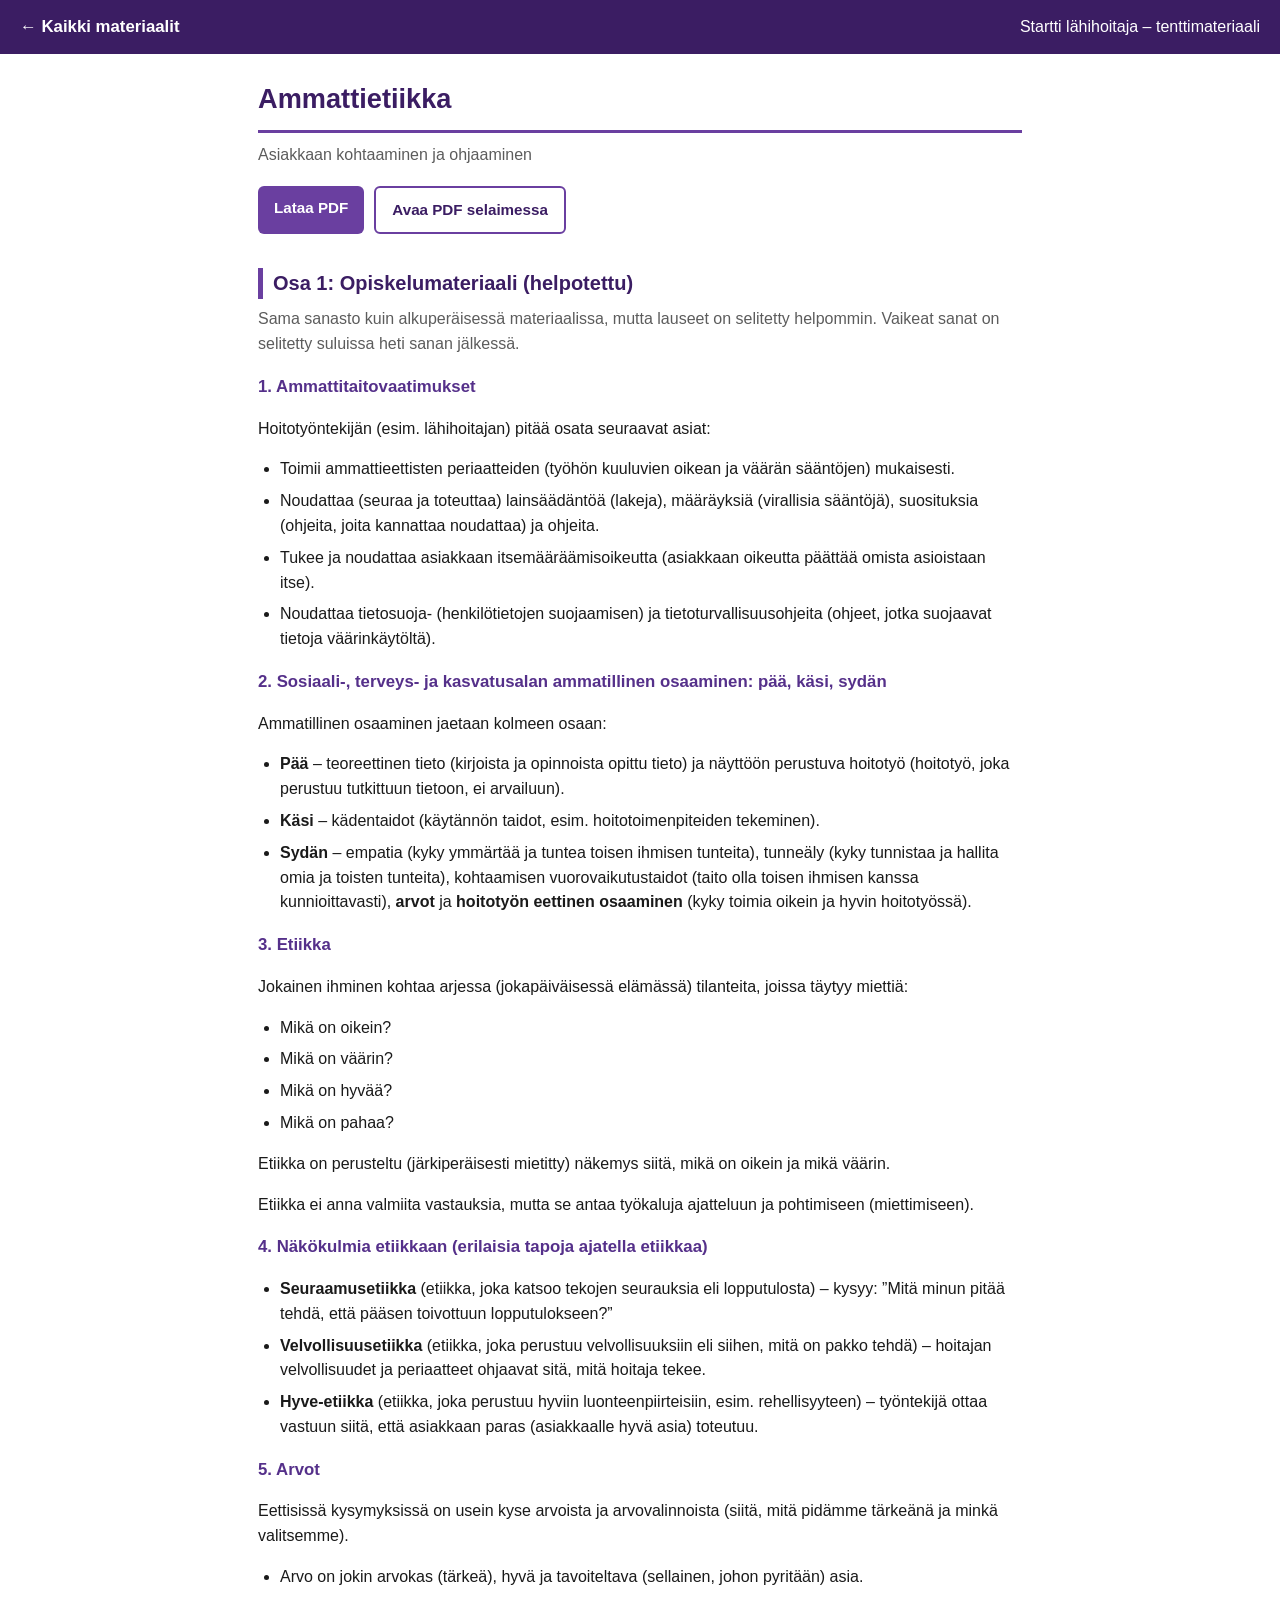
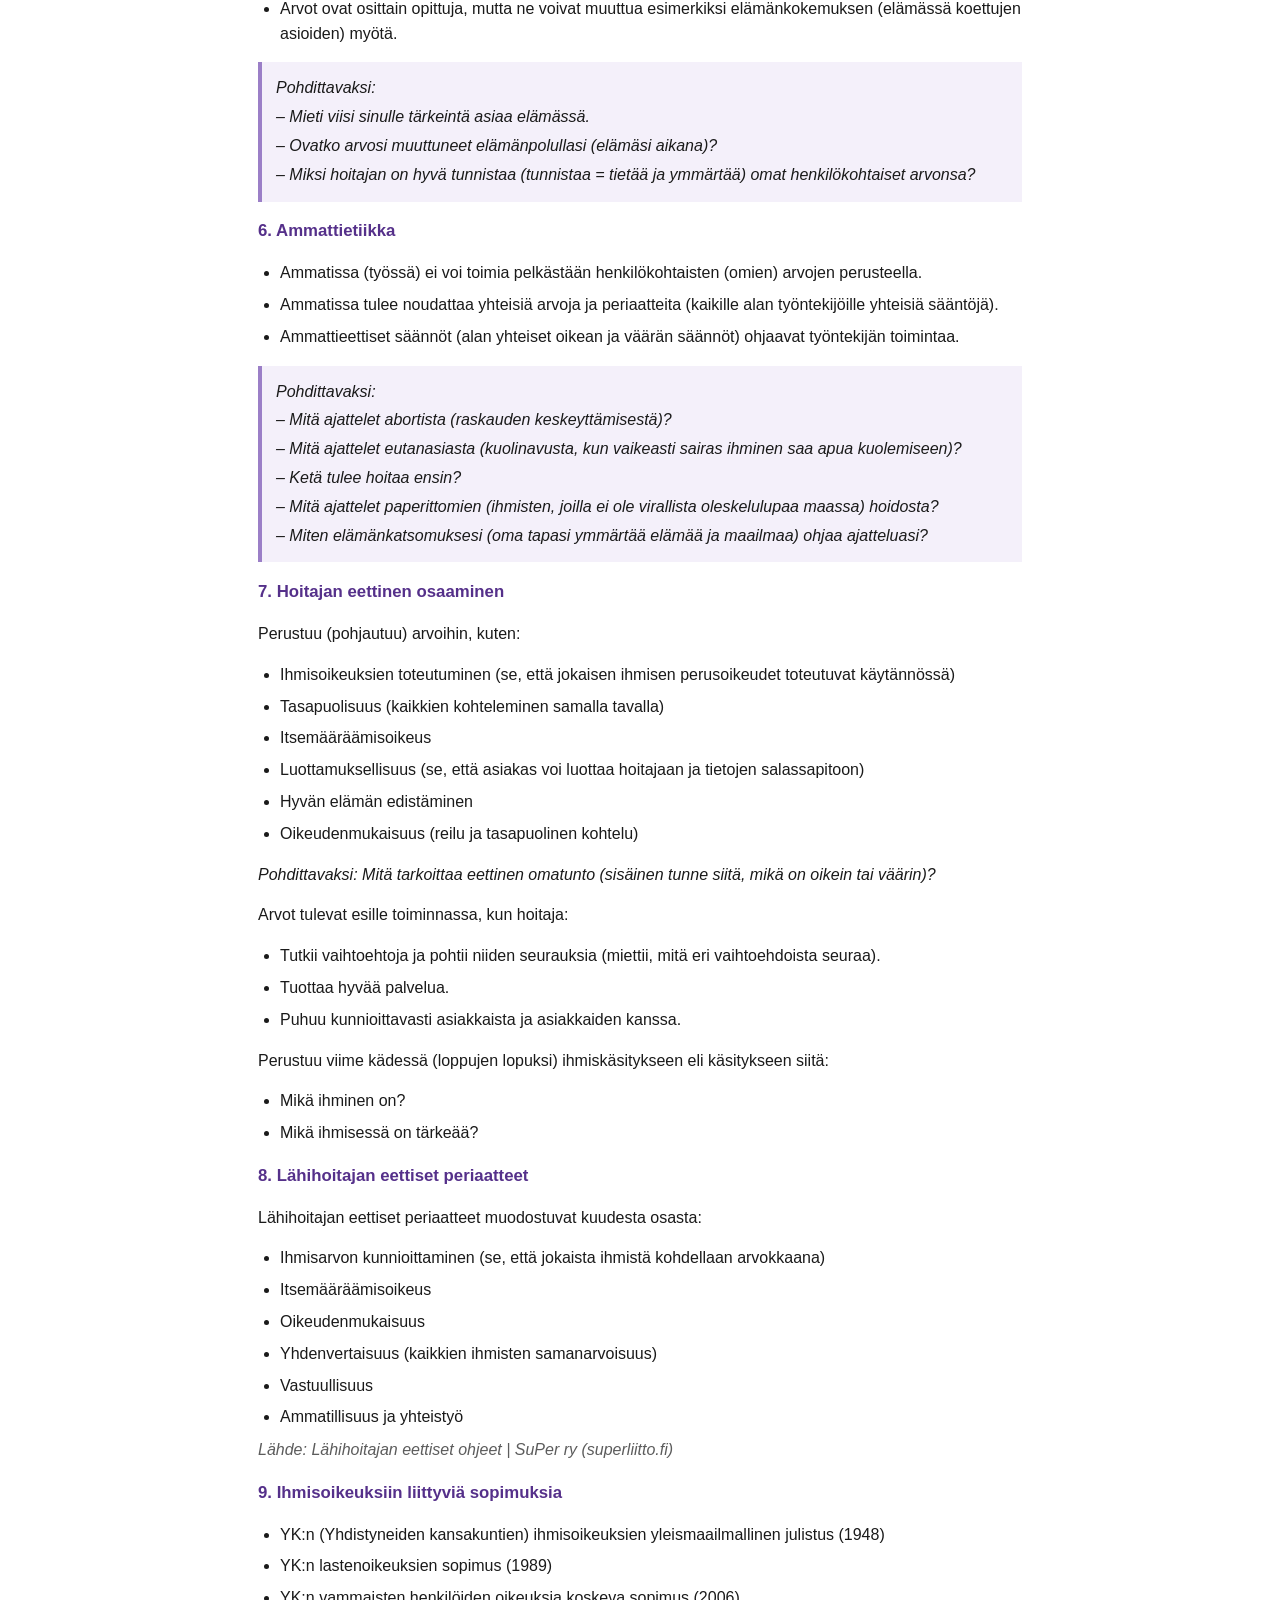
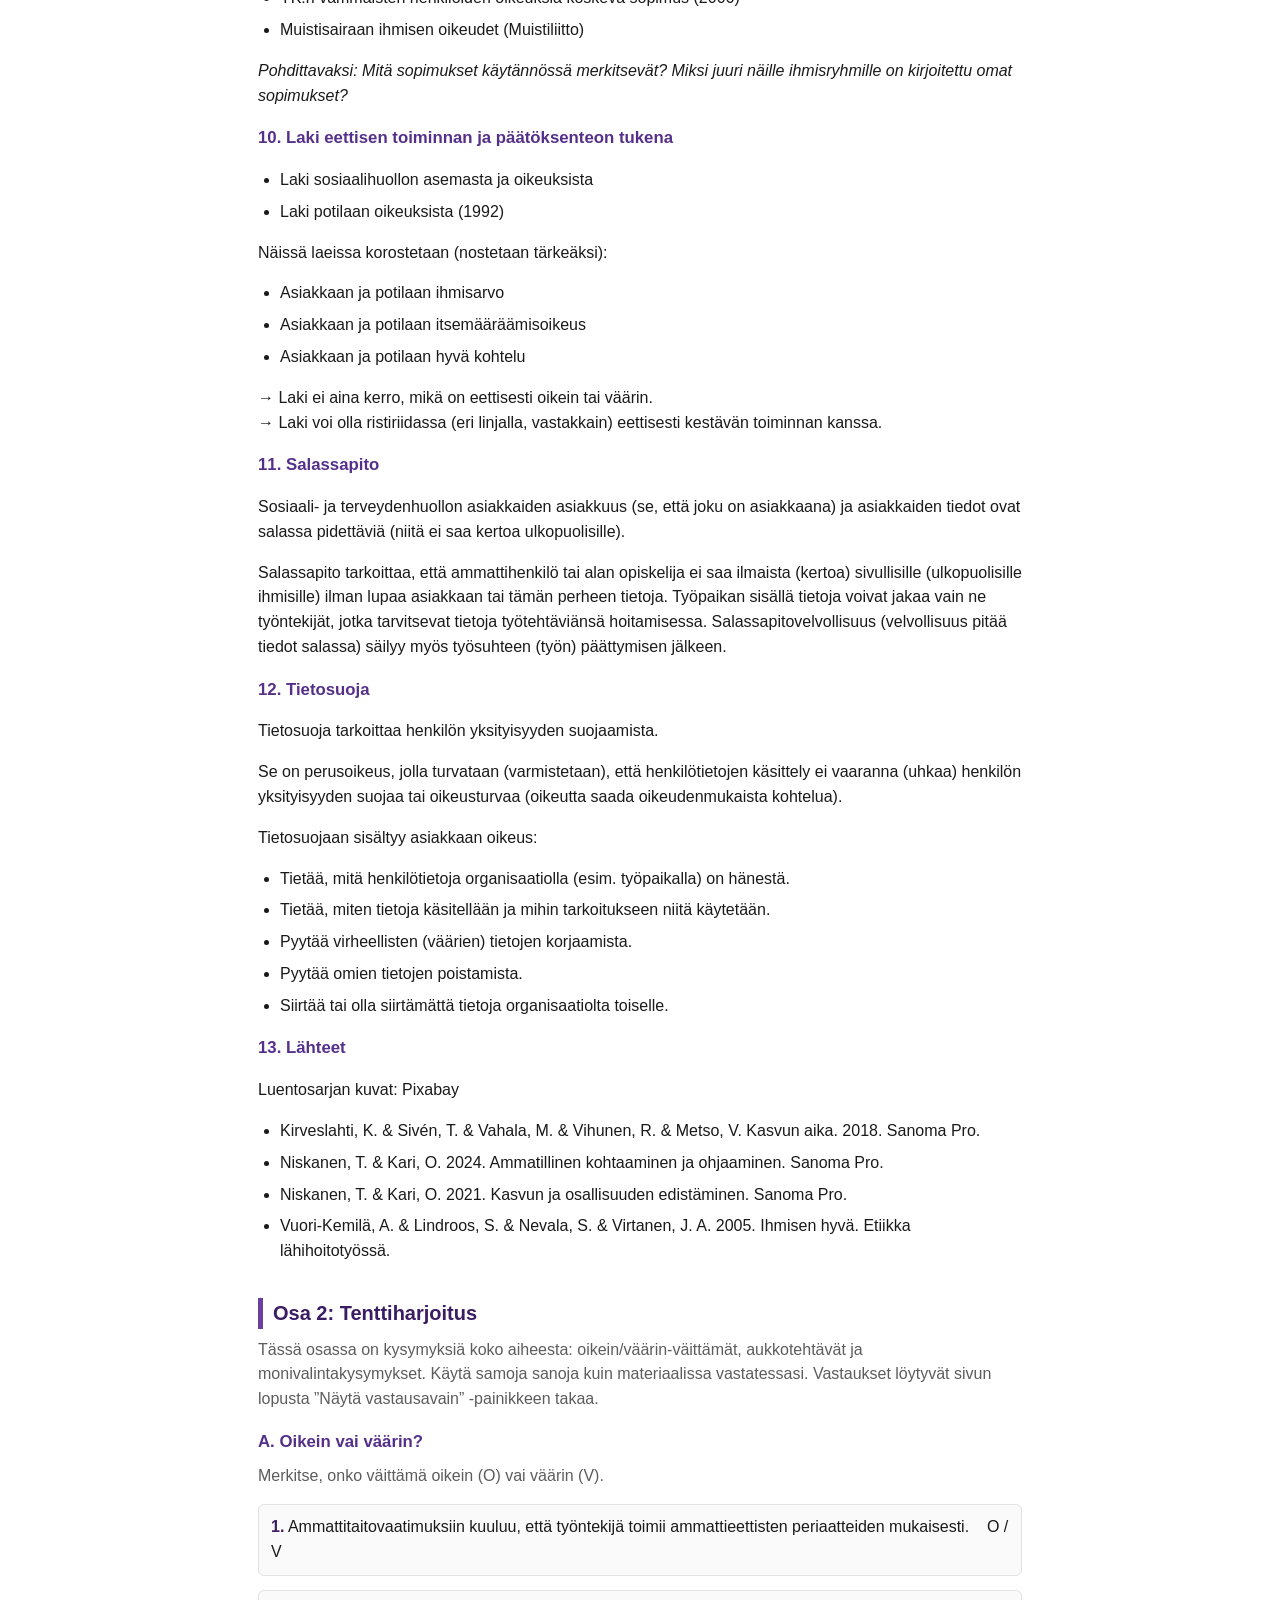
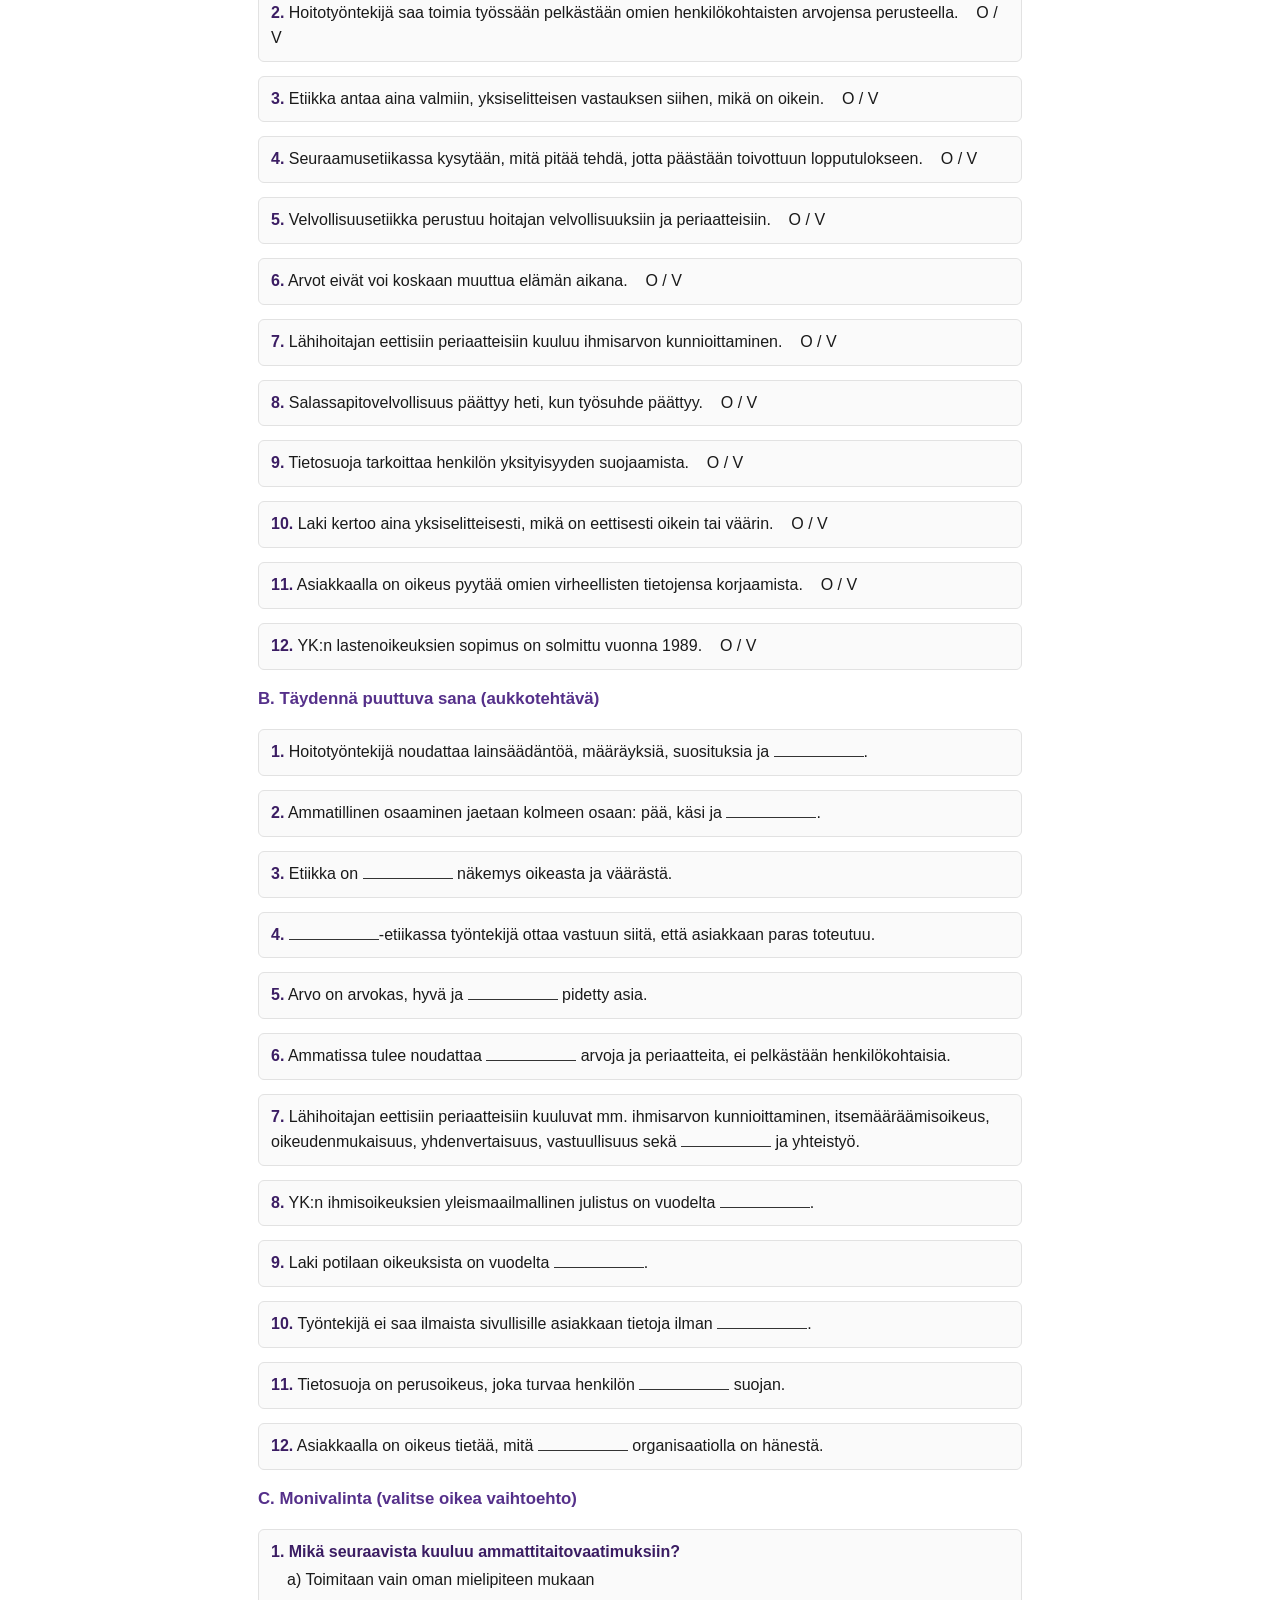
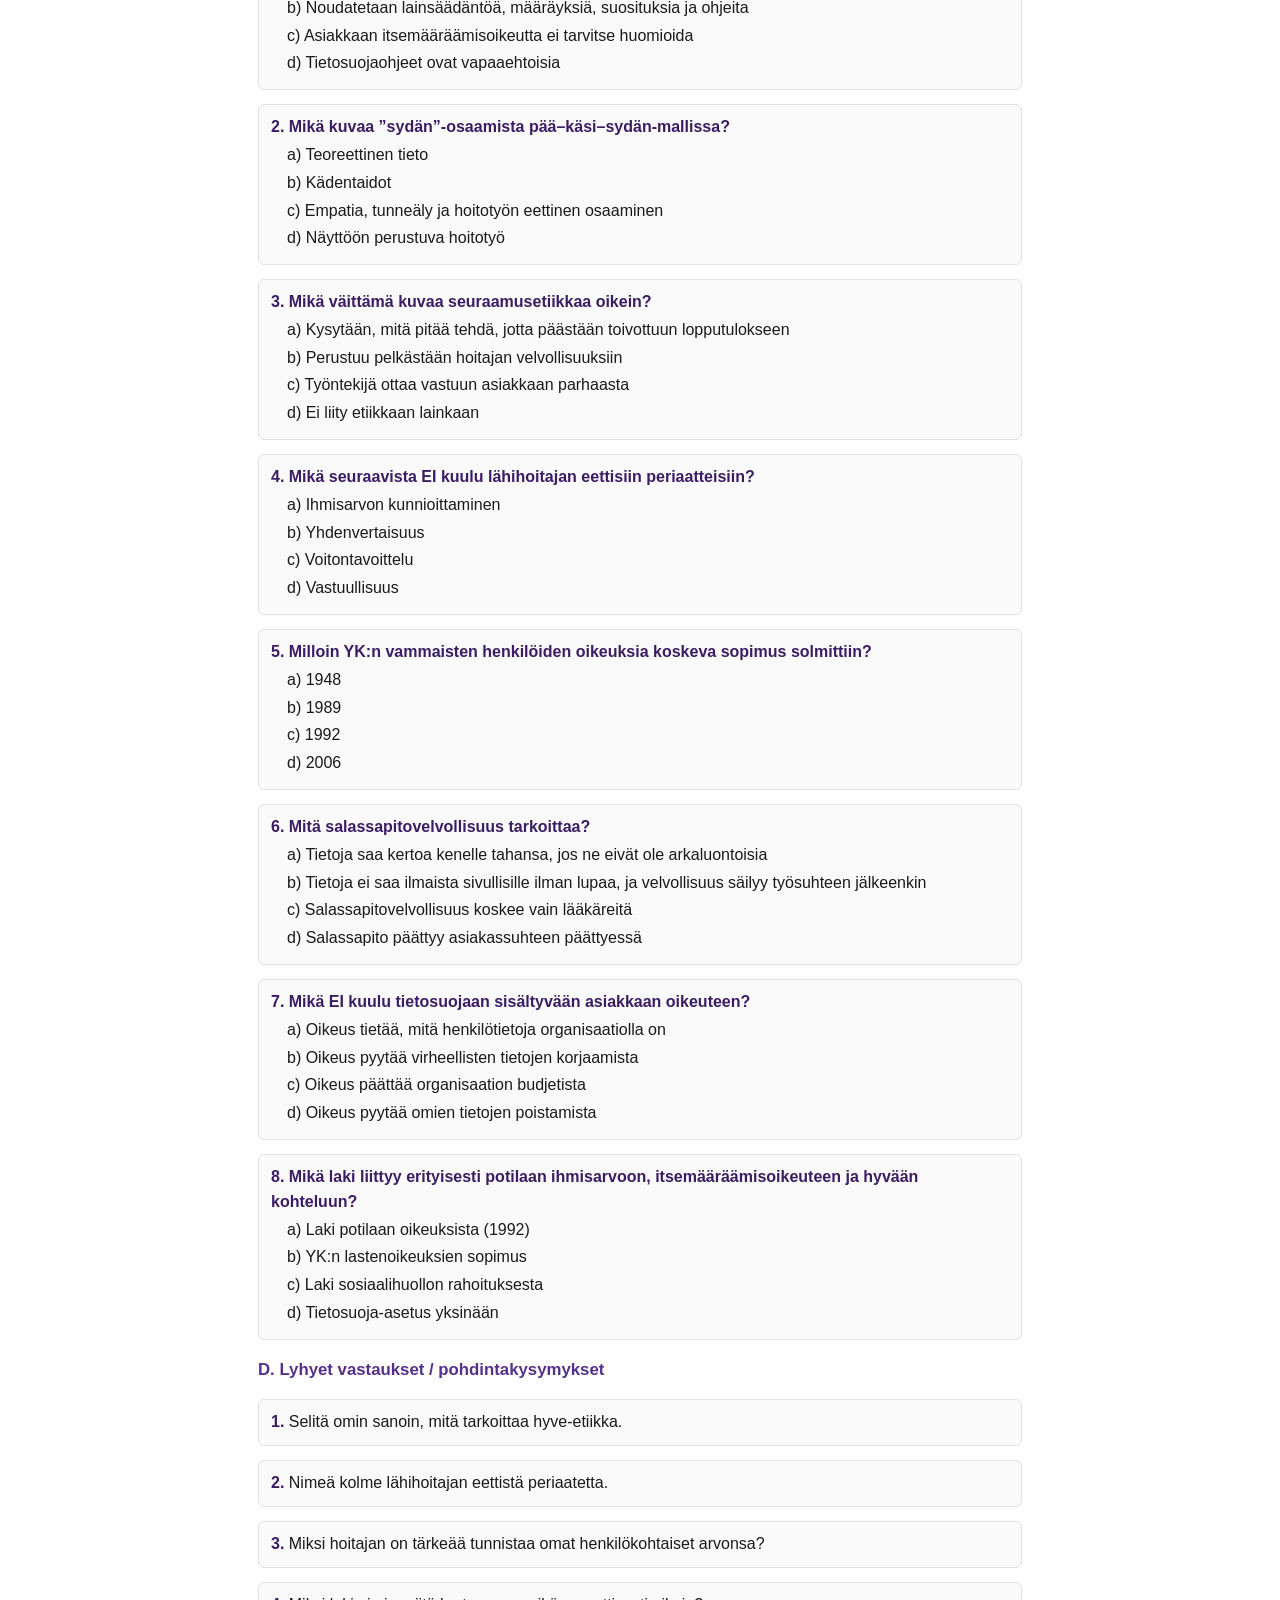
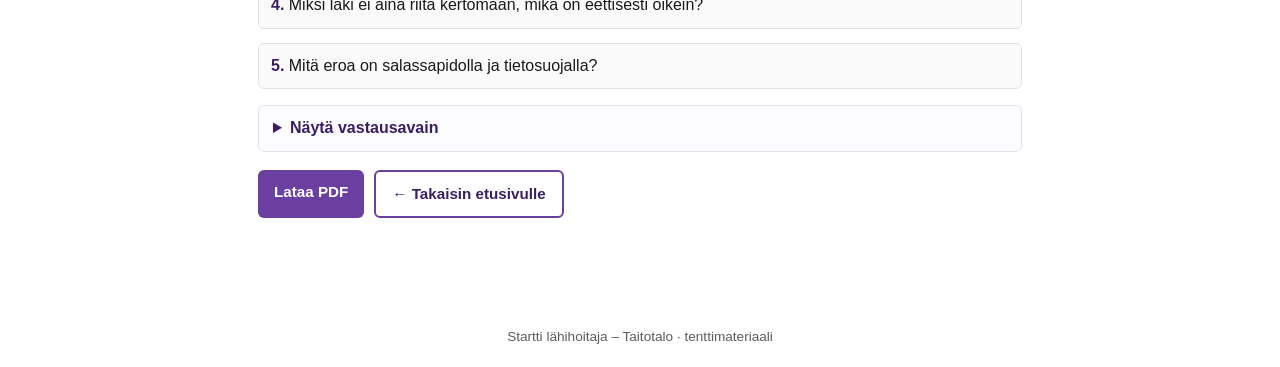
==== commit b795be36: "Lisää puuttunut SuPer ry -lähde ja Lähteet-osio Ammattietiikka-materiaaliin" ====
--- a/docs/ammattietiikka.html
+++ b/docs/ammattietiikka.html
@@ -121,6 +121,7 @@
     <li>Vastuullisuus</li>
     <li>Ammatillisuus ja yhteisty&ouml;</li>
   </ul>
+  <p class="subtitle"><i>L&auml;hde: L&auml;hihoitajan eettiset ohjeet | SuPer ry (superliitto.fi)</i></p>
 
   <h3>9. Ihmisoikeuksiin liittyvi&auml; sopimuksia</h3>
   <ul>
@@ -159,6 +160,15 @@
     <li>Pyyt&auml;&auml; virheellisten (v&auml;&auml;rien) tietojen korjaamista.</li>
     <li>Pyyt&auml;&auml; omien tietojen poistamista.</li>
     <li>Siirt&auml;&auml; tai olla siirt&auml;m&auml;tt&auml; tietoja organisaatiolta toiselle.</li>
+  </ul>
+
+  <h3>13. L&auml;hteet</h3>
+  <p>Luentosarjan kuvat: Pixabay</p>
+  <ul>
+    <li>Kirveslahti, K. &amp; Siv&eacute;n, T. &amp; Vahala, M. &amp; Vihunen, R. &amp; Metso, V. Kasvun aika. 2018. Sanoma Pro.</li>
+    <li>Niskanen, T. &amp; Kari, O. 2024. Ammatillinen kohtaaminen ja ohjaaminen. Sanoma Pro.</li>
+    <li>Niskanen, T. &amp; Kari, O. 2021. Kasvun ja osallisuuden edist&auml;minen. Sanoma Pro.</li>
+    <li>Vuori-Kemil&auml;, A. &amp; Lindroos, S. &amp; Nevala, S. &amp; Virtanen, J. A. 2005. Ihmisen hyv&auml;. Etiikka l&auml;hihoitoty&ouml;ss&auml;.</li>
   </ul>
 
   <h2>Osa 2: Tenttiharjoitus</h2>
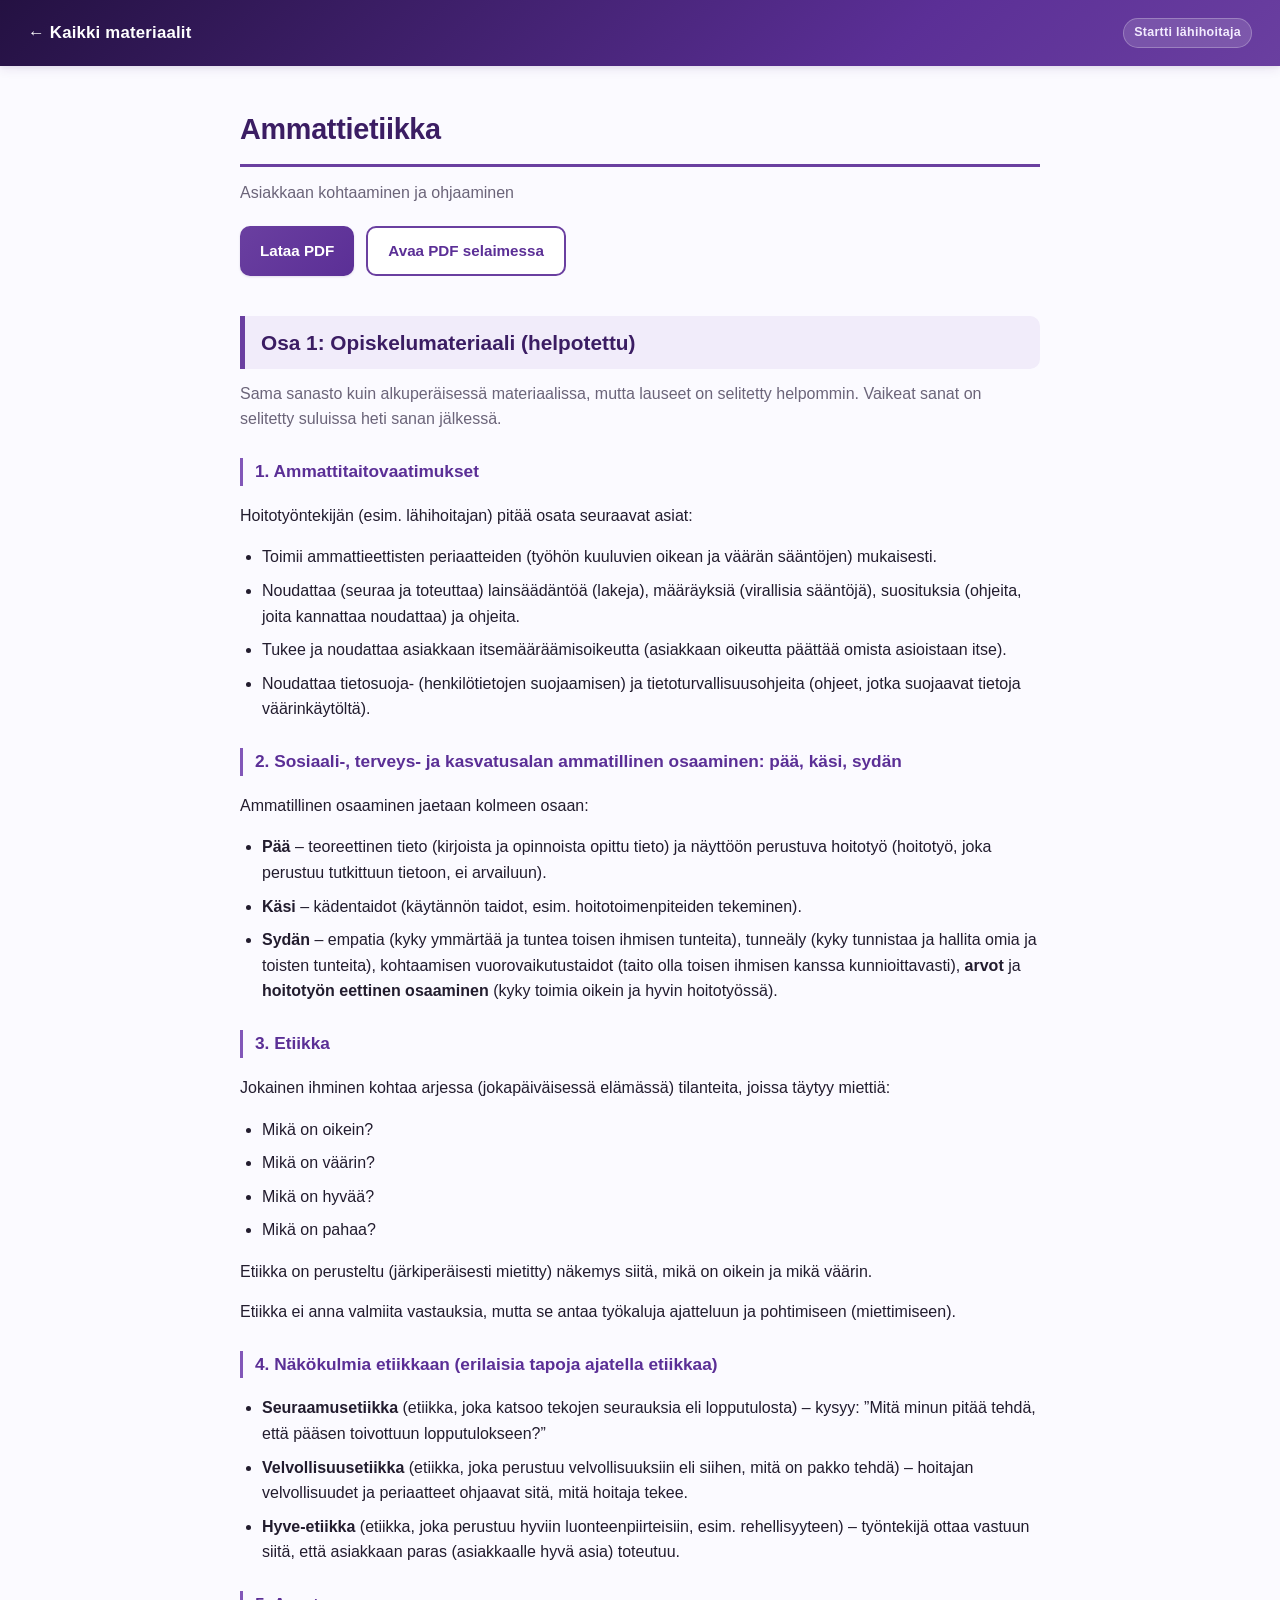
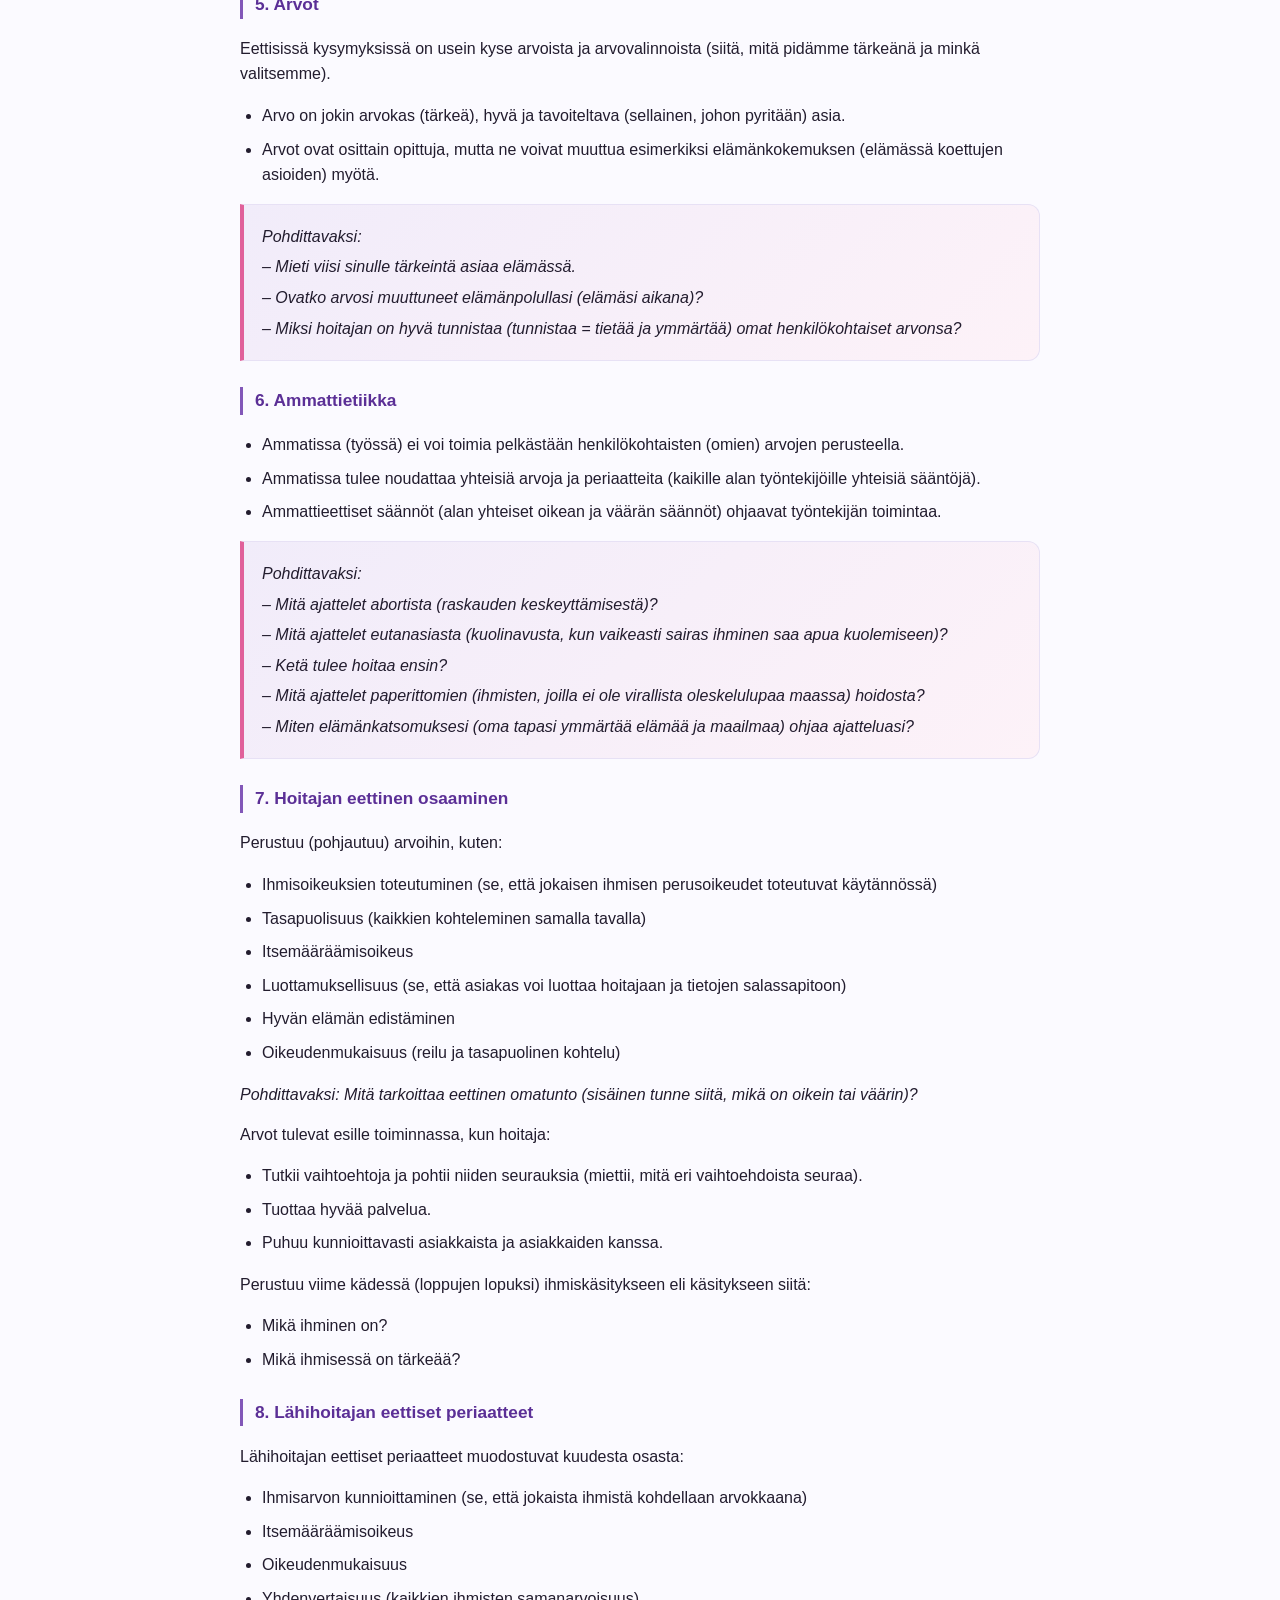
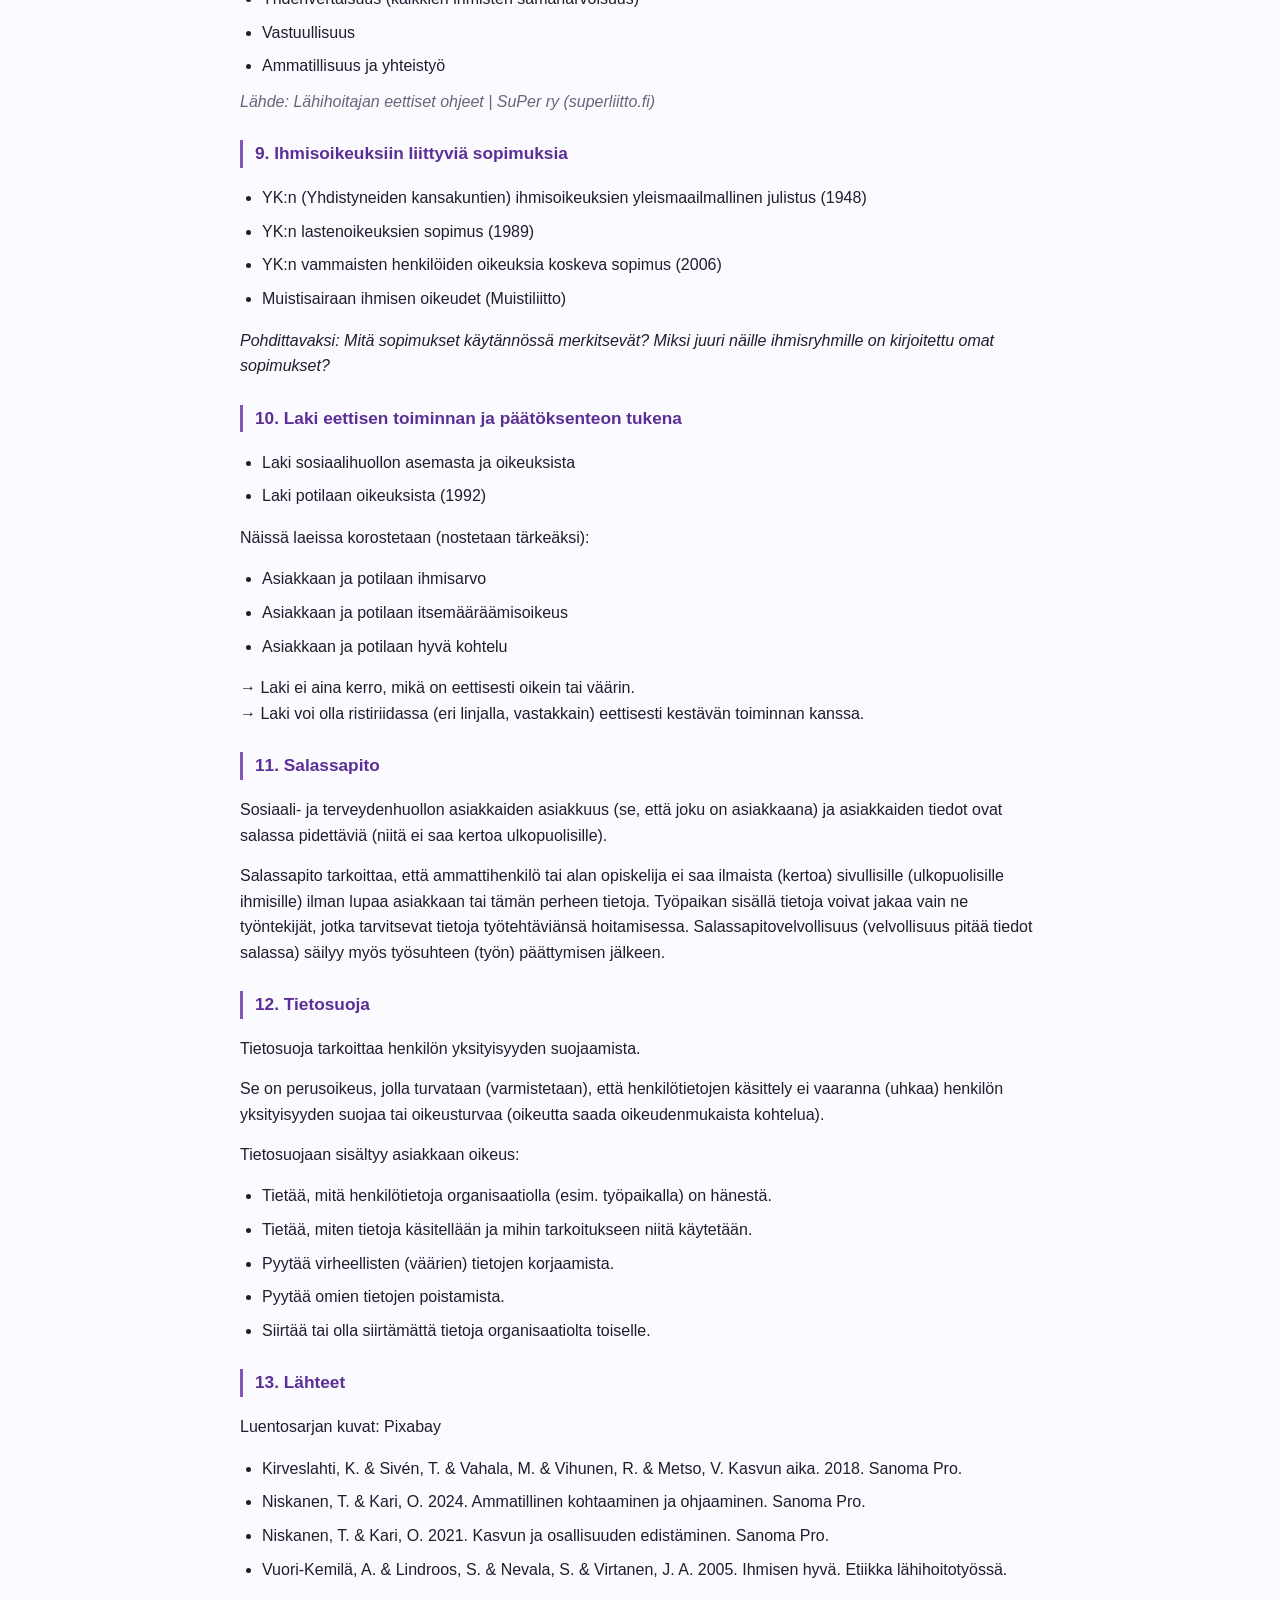
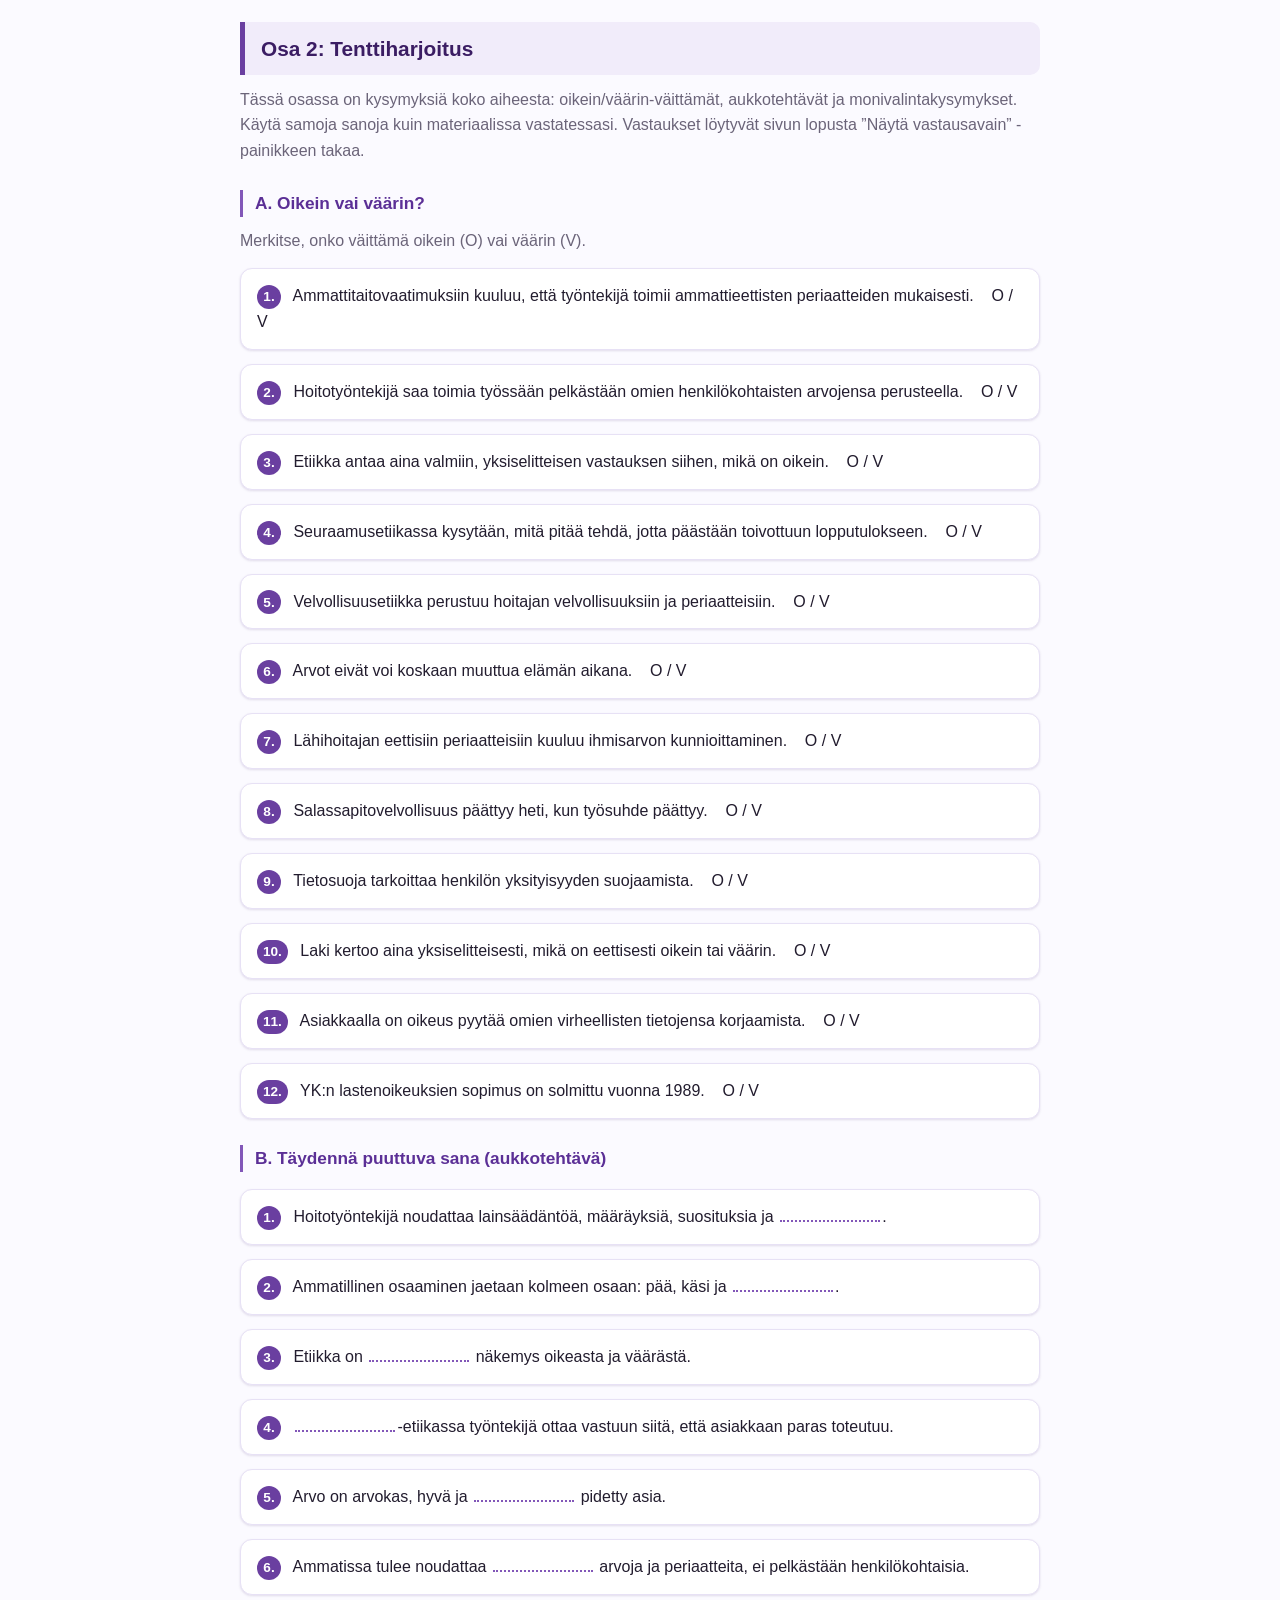
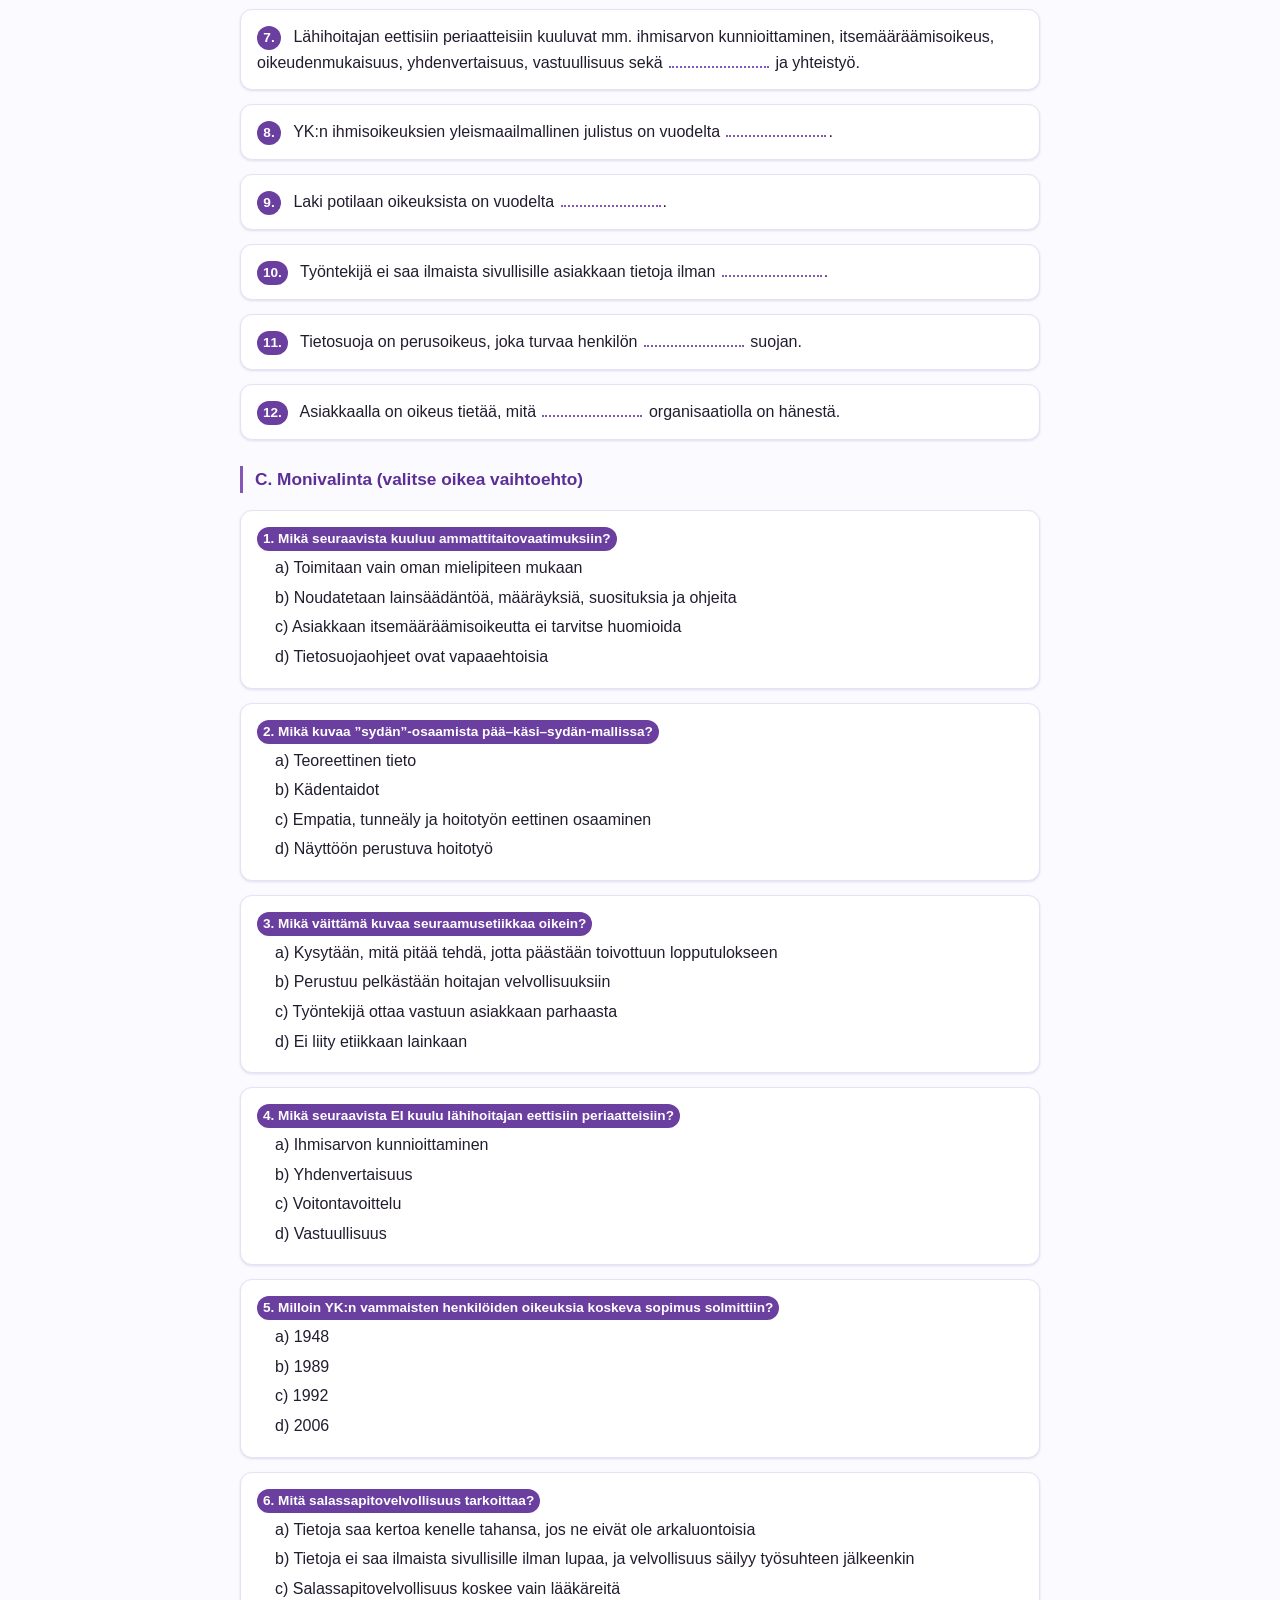
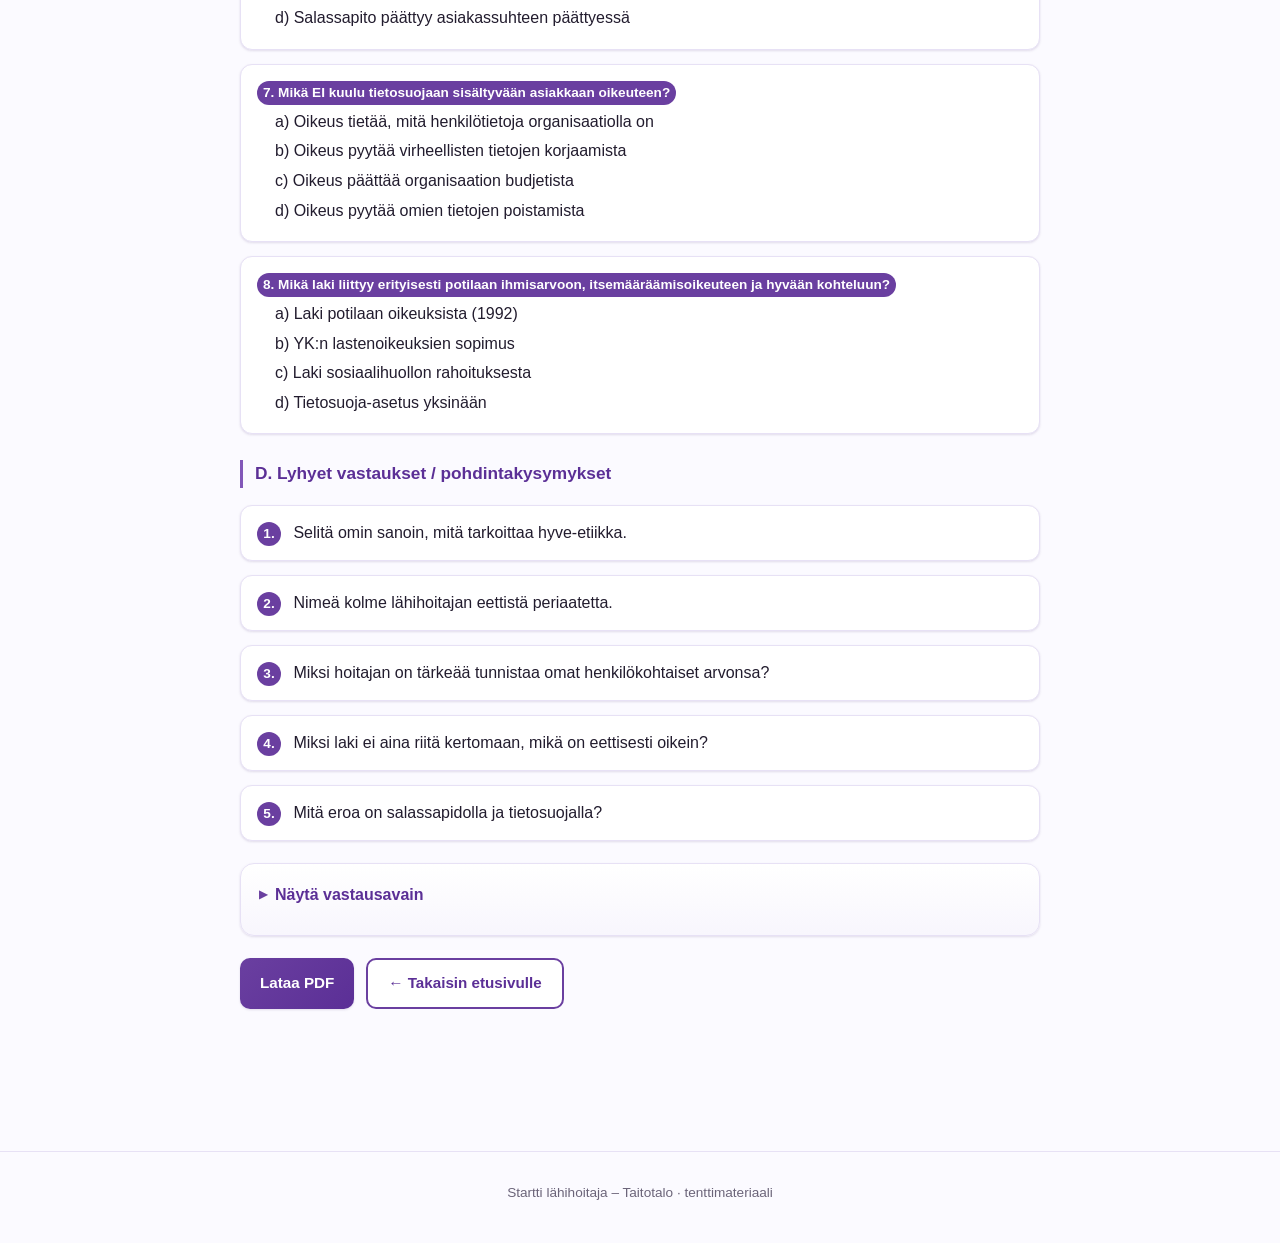
==== commit cd2d0d8e: "new design" ====
--- a/docs/ammattietiikka.html
+++ b/docs/ammattietiikka.html
@@ -4,13 +4,14 @@
 <meta charset="UTF-8">
 <meta name="viewport" content="width=device-width, initial-scale=1">
 <title>Ammattietiikka &ndash; opiskelumateriaali ja tenttiharjoitus</title>
+<link rel="icon" type="image/svg+xml" href="../assets/favicon.svg">
 <link rel="stylesheet" href="../assets/style.css">
 </head>
 <body>
 
 <header class="site-header">
   <a href="../index.html">&larr; Kaikki materiaalit</a>
-  <span>Startti l&auml;hihoitaja &ndash; tenttimateriaali</span>
+  <span class="badge">Startti l&auml;hihoitaja</span>
 </header>
 
 <main>
--- a/assets/style.css
+++ b/assets/style.css
@@ -1,195 +1,427 @@
 :root {
-  --purple-dark: #3b1d63;
-  --purple: #6a3fa0;
-  --purple-light: #f4f0fa;
-  --purple-border: #9b7fc7;
-  --text: #1a1a1a;
-  --muted: #5c5c5c;
-  --bg: #ffffff;
-  --card-bg: #fafafa;
-  --card-border: #e2e2e2;
+  --purple-950: #241142;
+  --purple-900: #3b1d63;
+  --purple-700: #5b2f96;
+  --purple-600: #6a3fa0;
+  --purple-500: #8257b8;
+  --purple-100: #f1ecfa;
+  --purple-50: #f8f6fd;
+  --pink-accent: #e0609a;
+  --text: #221c2e;
+  --muted: #6b6479;
+  --bg: #fbfaff;
+  --card-bg: #ffffff;
+  --card-border: #e7e1f5;
+  --shadow-sm: 0 1px 2px rgba(59, 29, 99, 0.06), 0 1px 3px rgba(59, 29, 99, 0.08);
+  --shadow-md: 0 4px 10px rgba(59, 29, 99, 0.08), 0 2px 4px rgba(59, 29, 99, 0.06);
+  --shadow-lg: 0 12px 28px rgba(59, 29, 99, 0.14), 0 4px 10px rgba(59, 29, 99, 0.08);
+  --radius: 14px;
 }
 
 * { box-sizing: border-box; }
+
+html { scroll-behavior: smooth; }
 
 body {
   margin: 0;
   font-family: -apple-system, BlinkMacSystemFont, "Segoe UI", Roboto, "Helvetica Neue", Arial, sans-serif;
   color: var(--text);
   background: var(--bg);
-  line-height: 1.55;
-}
+  line-height: 1.6;
+  -webkit-font-smoothing: antialiased;
+}
+
+/* ---------- Header ---------- */
 
 .site-header {
-  background: var(--purple-dark);
-  color: #fff;
-  padding: 14px 20px;
+  background: linear-gradient(135deg, var(--purple-950), var(--purple-700) 70%, var(--purple-600));
+  color: #fff;
+  padding: 18px 28px;
   display: flex;
   align-items: center;
   justify-content: space-between;
   flex-wrap: wrap;
+  gap: 10px;
+  box-shadow: var(--shadow-md);
+  position: sticky;
+  top: 0;
+  z-index: 20;
+}
+
+.site-header a {
+  color: #fff;
+  text-decoration: none;
+  font-weight: 700;
+  font-size: 1.05rem;
+  display: inline-flex;
+  align-items: center;
   gap: 8px;
-}
-
-.site-header a {
-  color: #fff;
-  text-decoration: none;
+  letter-spacing: 0.2px;
+}
+
+.site-header a:hover { opacity: 0.88; }
+
+.site-header .badge {
+  background: rgba(255,255,255,0.14);
+  border: 1px solid rgba(255,255,255,0.25);
+  color: #f3ecff;
+  font-size: 0.78rem;
   font-weight: 600;
+  padding: 4px 10px;
+  border-radius: 999px;
+  letter-spacing: 0.3px;
+}
+
+/* ---------- Hero (index page) ---------- */
+
+.hero {
+  background: linear-gradient(160deg, var(--purple-950) 0%, var(--purple-700) 55%, var(--purple-500) 120%);
+  color: #fff;
+  padding: 56px 24px 72px;
+  text-align: center;
+  position: relative;
+  overflow: hidden;
+}
+
+.hero::before {
+  content: "";
+  position: absolute;
+  inset: 0;
+  background-image: radial-gradient(circle at 15% 20%, rgba(255,255,255,0.10) 0, transparent 40%),
+                     radial-gradient(circle at 85% 75%, rgba(224,96,154,0.18) 0, transparent 45%);
+  pointer-events: none;
+}
+
+.hero-inner { position: relative; max-width: 760px; margin: 0 auto; }
+
+.hero-eyebrow {
+  display: inline-block;
+  font-size: 0.8rem;
+  font-weight: 700;
+  letter-spacing: 1px;
+  text-transform: uppercase;
+  background: rgba(255,255,255,0.14);
+  border: 1px solid rgba(255,255,255,0.25);
+  padding: 6px 14px;
+  border-radius: 999px;
+  margin-bottom: 18px;
+}
+
+.hero h1 {
+  font-size: clamp(1.8rem, 4vw, 2.5rem);
+  margin: 0 0 14px;
+  border: none;
+  padding: 0;
+  color: #fff;
+  letter-spacing: -0.01em;
+}
+
+.hero p {
   font-size: 1.05rem;
-}
-
-.site-header a:hover { text-decoration: underline; }
+  color: rgba(255,255,255,0.86);
+  max-width: 600px;
+  margin: 0 auto;
+}
+
+/* ---------- Layout ---------- */
 
 main {
-  max-width: 800px;
+  max-width: 840px;
   margin: 0 auto;
-  padding: 24px 18px 60px;
-}
+  padding: 40px 20px 70px;
+}
+
+main.narrow-top { padding-top: 0; margin-top: -40px; position: relative; z-index: 5; }
 
 h1 {
-  color: var(--purple-dark);
-  font-size: 1.7rem;
-  border-bottom: 3px solid var(--purple);
-  padding-bottom: 10px;
+  color: var(--purple-900);
+  font-size: 1.8rem;
+  border-bottom: 3px solid var(--purple-600);
+  padding-bottom: 12px;
   margin-top: 0;
+  letter-spacing: -0.01em;
 }
 
 h2 {
-  color: var(--purple-dark);
-  font-size: 1.25rem;
-  margin-top: 34px;
-  border-left: 5px solid var(--purple);
-  padding-left: 10px;
+  color: var(--purple-900);
+  font-size: 1.3rem;
+  margin-top: 40px;
+  padding: 10px 16px;
+  background: var(--purple-100);
+  border-left: 5px solid var(--purple-600);
+  border-radius: 0 10px 10px 0;
 }
 
 h3 {
-  color: #55308a;
-  font-size: 1.05rem;
-}
-
-.subtitle {
-  color: var(--muted);
-  margin-top: -8px;
-}
-
-ul, ol {
-  padding-left: 22px;
-}
-
-li { margin-bottom: 7px; }
+  color: var(--purple-700);
+  font-size: 1.08rem;
+  margin-top: 26px;
+  padding-left: 12px;
+  border-left: 3px solid var(--purple-500);
+}
+
+.subtitle { color: var(--muted); margin-top: -6px; }
+
+ul, ol { padding-left: 22px; }
+li { margin-bottom: 8px; }
+
+p { margin: 0.9em 0; }
+
+/* ---------- Reflection callouts ---------- */
 
 .pohdi {
-  background: var(--purple-light);
-  border-left: 4px solid var(--purple-border);
-  padding: 10px 14px;
-  margin: 14px 0;
+  background: linear-gradient(135deg, var(--purple-100), #fdf2f8);
+  border: 1px solid var(--card-border);
+  border-left: 4px solid var(--pink-accent);
+  padding: 14px 18px;
+  margin: 16px 0;
+  border-radius: 0 12px 12px 0;
   font-style: italic;
 }
-.pohdi p { margin: 4px 0; }
+.pohdi p { margin: 5px 0; }
+
+/* ---------- Exam items ---------- */
 
 .exam-item {
   margin-bottom: 14px;
-  padding: 10px 12px;
+  padding: 14px 16px;
   background: var(--card-bg);
   border: 1px solid var(--card-border);
-  border-radius: 6px;
-}
-
-.qnum { font-weight: 700; color: var(--purple-dark); }
-
-.mcq-opt { margin: 3px 0 3px 16px; }
+  border-radius: 12px;
+  box-shadow: var(--shadow-sm);
+  transition: box-shadow 0.15s ease, transform 0.15s ease;
+}
+.exam-item:hover { box-shadow: var(--shadow-md); }
+
+.qnum {
+  font-weight: 800;
+  color: #fff;
+  background: var(--purple-600);
+  display: inline-flex;
+  align-items: center;
+  justify-content: center;
+  min-width: 24px;
+  height: 24px;
+  padding: 0 6px;
+  border-radius: 999px;
+  font-size: 0.85rem;
+  margin-right: 8px;
+}
+
+.mcq-opt { margin: 4px 0 4px 18px; }
 
 .blank {
   display: inline-block;
-  min-width: 90px;
-  border-bottom: 1px solid #333;
-}
+  min-width: 100px;
+  border-bottom: 2px dotted var(--purple-500);
+  margin: 0 2px;
+}
+
+/* ---------- Tables ---------- */
 
 table {
   border-collapse: collapse;
   width: 100%;
-  margin: 14px 0;
+  margin: 16px 0;
   font-size: 0.95rem;
+  box-shadow: var(--shadow-sm);
+  border-radius: 10px;
+  overflow: hidden;
 }
 td, th {
-  border: 1px solid #ddd;
-  padding: 8px 10px;
+  border: 1px solid var(--card-border);
+  padding: 10px 12px;
   text-align: left;
 }
-th { background: var(--purple-light); }
+th {
+  background: var(--purple-600);
+  color: #fff;
+  font-weight: 700;
+}
+tr:nth-child(even) td { background: var(--purple-50); }
+
+/* ---------- Buttons ---------- */
 
 .download-bar {
   display: flex;
-  gap: 10px;
+  gap: 12px;
   flex-wrap: wrap;
-  margin: 18px 0 28px;
+  margin: 20px 0 32px;
 }
 
 .btn {
-  display: inline-block;
-  background: var(--purple);
+  display: inline-flex;
+  align-items: center;
+  gap: 8px;
+  background: linear-gradient(135deg, var(--purple-600), var(--purple-700));
   color: #fff;
   text-decoration: none;
-  padding: 10px 16px;
-  border-radius: 6px;
-  font-weight: 600;
+  padding: 11px 20px;
+  border-radius: 10px;
+  font-weight: 700;
   font-size: 0.95rem;
-}
-.btn:hover { background: var(--purple-dark); }
+  box-shadow: var(--shadow-sm);
+  transition: transform 0.15s ease, box-shadow 0.15s ease;
+}
+.btn:hover { transform: translateY(-1px); box-shadow: var(--shadow-md); }
 .btn.secondary {
   background: #fff;
-  color: var(--purple-dark);
-  border: 2px solid var(--purple);
-}
-.btn.secondary:hover { background: var(--purple-light); }
+  color: var(--purple-700);
+  border: 2px solid var(--purple-600);
+  box-shadow: none;
+}
+.btn.secondary:hover { background: var(--purple-100); }
+
+/* ---------- Answer key toggle ---------- */
 
 details {
-  margin: 16px 0;
+  margin: 22px 0;
   border: 1px solid var(--card-border);
-  border-radius: 6px;
-  padding: 10px 14px;
-  background: #fcfbff;
+  border-radius: 14px;
+  padding: 4px 18px 14px;
+  background: linear-gradient(180deg, #fff, var(--purple-50));
+  box-shadow: var(--shadow-sm);
 }
 summary {
   cursor: pointer;
-  font-weight: 700;
-  color: var(--purple-dark);
-}
+  font-weight: 800;
+  color: var(--purple-700);
+  padding: 14px 0;
+  list-style: none;
+  display: flex;
+  align-items: center;
+  gap: 8px;
+}
+summary::-webkit-details-marker { display: none; }
+summary::before {
+  content: "\25B6";
+  font-size: 0.7em;
+  transition: transform 0.15s ease;
+  color: var(--purple-600);
+}
+details[open] summary::before { transform: rotate(90deg); }
+
+/* ---------- Index: topic cards ---------- */
 
 .doc-list {
   list-style: none;
   padding: 0;
-}
-.doc-list li {
-  margin-bottom: 14px;
-  padding: 14px 16px;
+  display: grid;
+  gap: 18px;
+}
+
+.doc-card {
+  padding: 22px 24px;
   border: 1px solid var(--card-border);
-  border-radius: 8px;
+  border-radius: var(--radius);
   background: var(--card-bg);
-}
-.doc-list a.doc-title {
-  font-weight: 700;
-  font-size: 1.1rem;
-  color: var(--purple-dark);
+  box-shadow: var(--shadow-sm);
+  transition: transform 0.18s ease, box-shadow 0.18s ease, border-color 0.18s ease;
+  position: relative;
+  overflow: hidden;
+}
+.doc-card::before {
+  content: "";
+  position: absolute;
+  left: 0; top: 0; bottom: 0;
+  width: 5px;
+  background: linear-gradient(180deg, var(--purple-600), var(--pink-accent));
+}
+.doc-card:hover {
+  transform: translateY(-3px);
+  box-shadow: var(--shadow-lg);
+  border-color: var(--purple-500);
+}
+
+.doc-card-top {
+  display: flex;
+  align-items: flex-start;
+  gap: 14px;
+}
+
+.doc-icon {
+  flex: none;
+  width: 44px;
+  height: 44px;
+  border-radius: 12px;
+  background: var(--purple-100);
+  display: flex;
+  align-items: center;
+  justify-content: center;
+  color: var(--purple-700);
+}
+.doc-icon svg { width: 24px; height: 24px; }
+
+.doc-title {
+  font-weight: 800;
+  font-size: 1.18rem;
+  color: var(--purple-900);
   text-decoration: none;
-}
-.doc-list a.doc-title:hover { text-decoration: underline; }
-.doc-list .doc-links {
-  margin-top: 8px;
-  display: flex;
-  gap: 10px;
+  line-height: 1.35;
+}
+.doc-title:hover { color: var(--purple-600); }
+
+.doc-desc {
+  margin: 4px 0 0;
+  color: var(--muted);
+  font-size: 0.94rem;
+}
+
+.doc-links {
+  margin-top: 14px;
+  display: flex;
+  gap: 8px;
   flex-wrap: wrap;
 }
-.doc-list .doc-links a {
-  font-size: 0.9rem;
-  color: var(--purple);
+.doc-links a {
+  font-size: 0.85rem;
+  font-weight: 600;
+  color: var(--purple-700);
   text-decoration: none;
-}
-.doc-list .doc-links a:hover { text-decoration: underline; }
+  padding: 6px 12px;
+  border-radius: 999px;
+  background: var(--purple-100);
+  transition: background 0.15s ease;
+}
+.doc-links a:hover { background: #e4d8f7; }
+.doc-links a.primary {
+  background: var(--purple-600);
+  color: #fff;
+}
+.doc-links a.primary:hover { background: var(--purple-700); }
+
+.empty-state {
+  text-align: center;
+  color: var(--muted);
+  padding: 40px 20px;
+  border: 1px dashed var(--card-border);
+  border-radius: var(--radius);
+}
+
+/* ---------- Explain / source notes ---------- */
+
+.explain {
+  color: var(--muted);
+  font-style: italic;
+  font-size: 0.92rem;
+}
+
+/* ---------- Footer ---------- */
 
 footer {
   text-align: center;
   color: var(--muted);
   font-size: 0.85rem;
-  padding: 20px;
-}
+  padding: 30px 20px 40px;
+  border-top: 1px solid var(--card-border);
+  margin-top: 40px;
+}
+
+/* ---------- Responsive ---------- */
+
+@media (max-width: 640px) {
+  .site-header { padding: 14px 18px; }
+  .hero { padding: 40px 18px 56px; }
+  main { padding: 28px 16px 50px; }
+  h2 { font-size: 1.12rem; }
+}
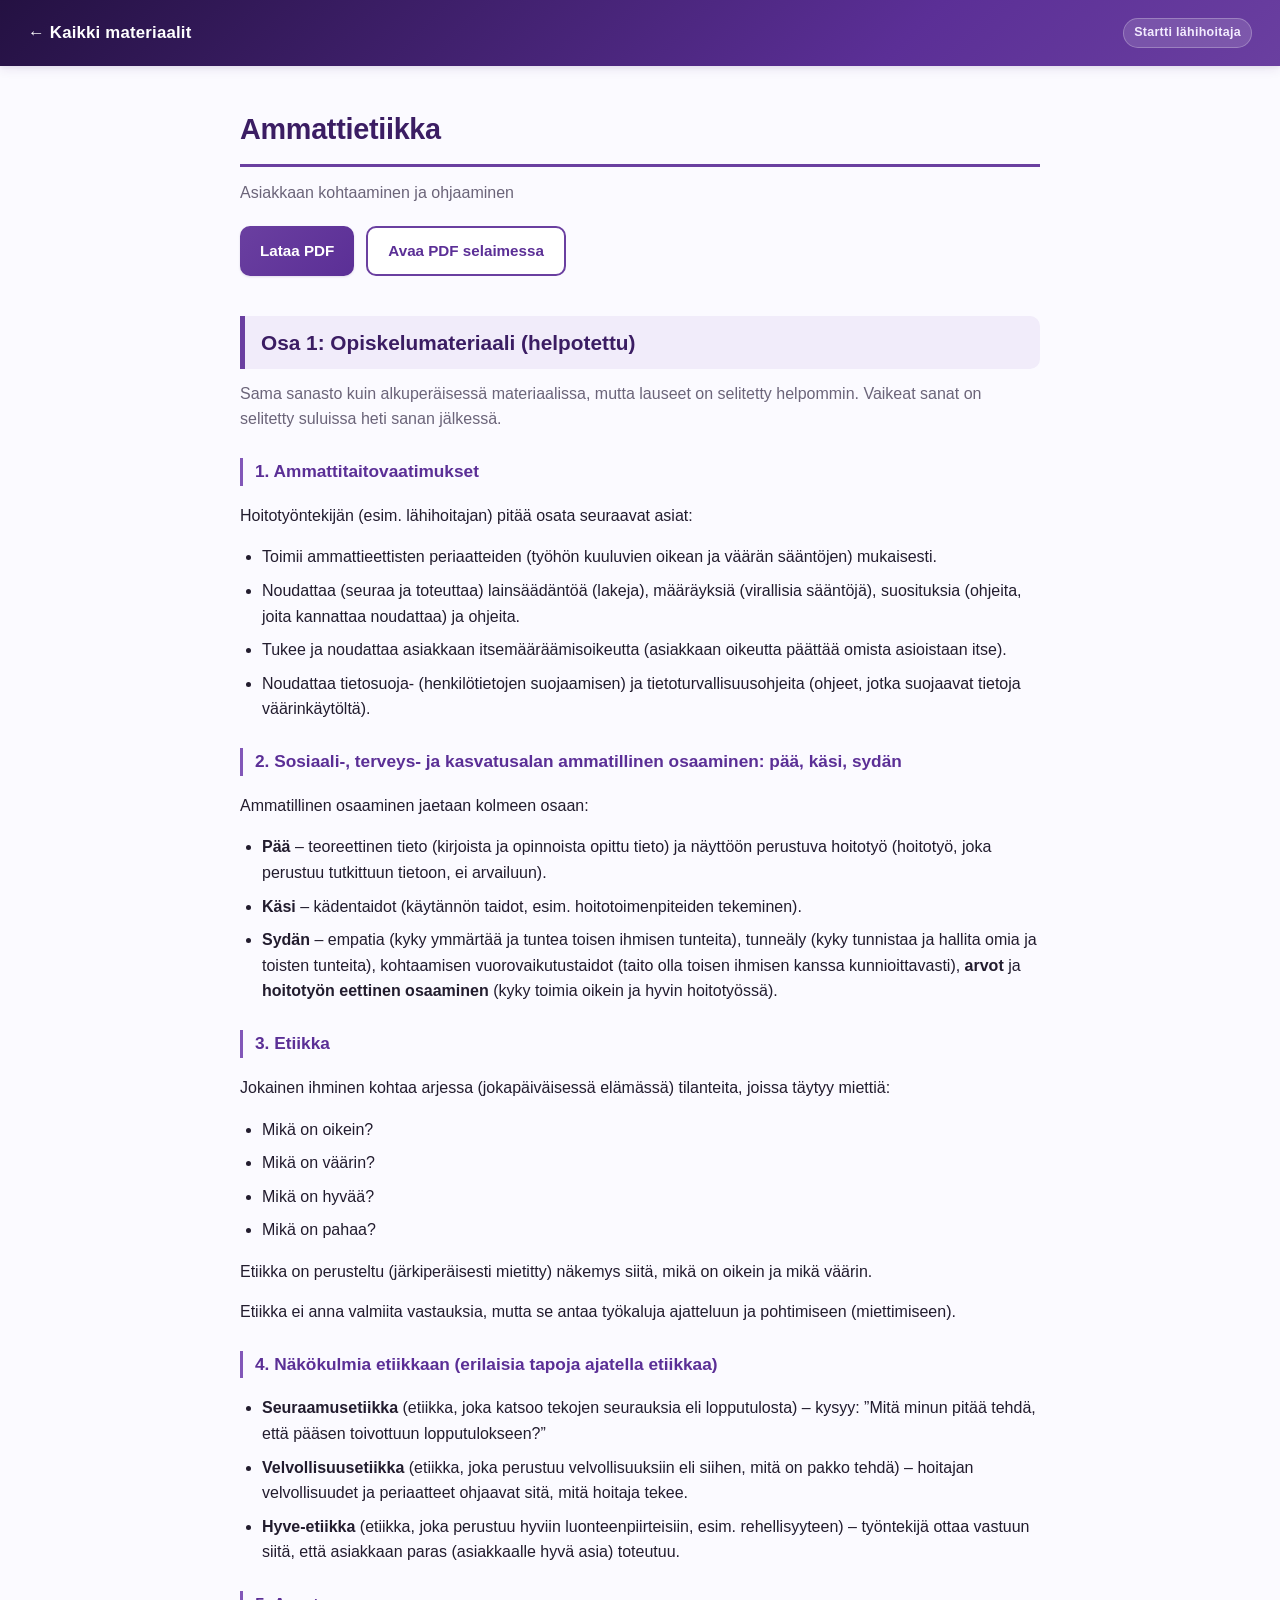
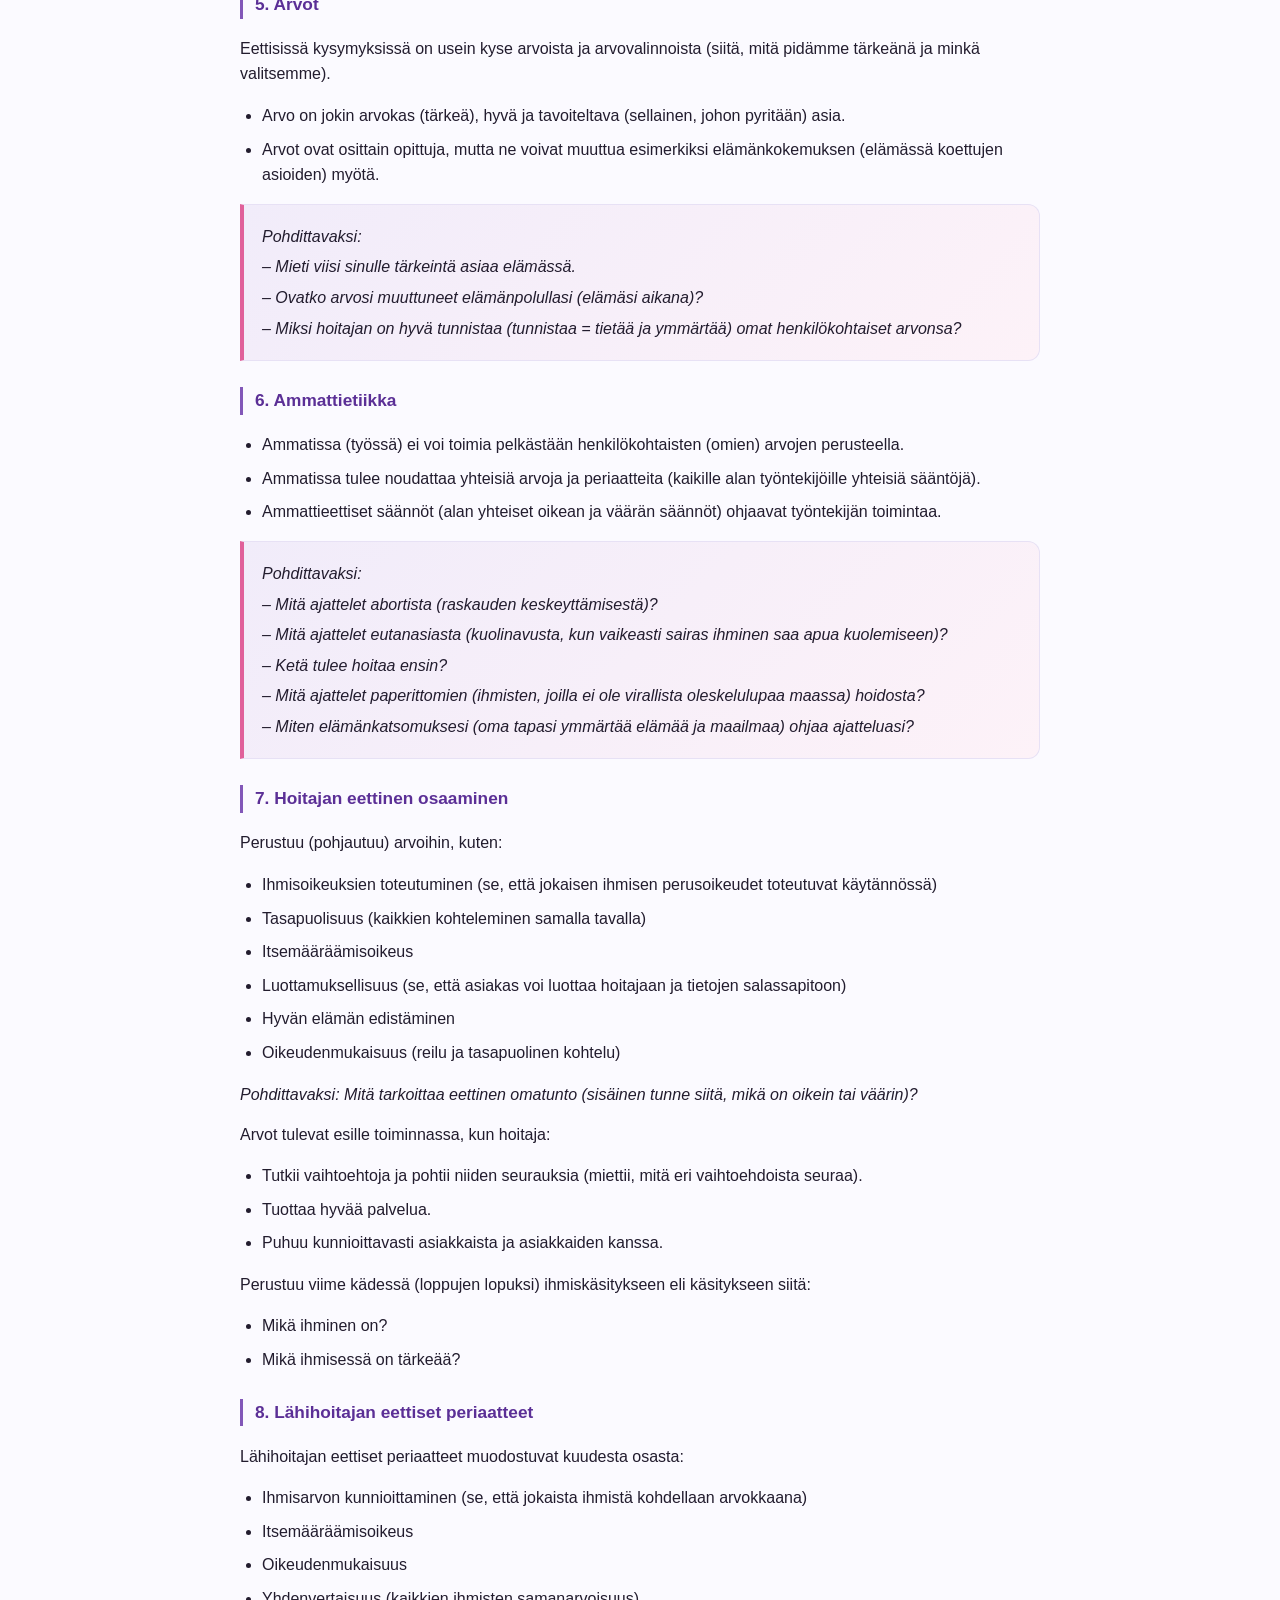
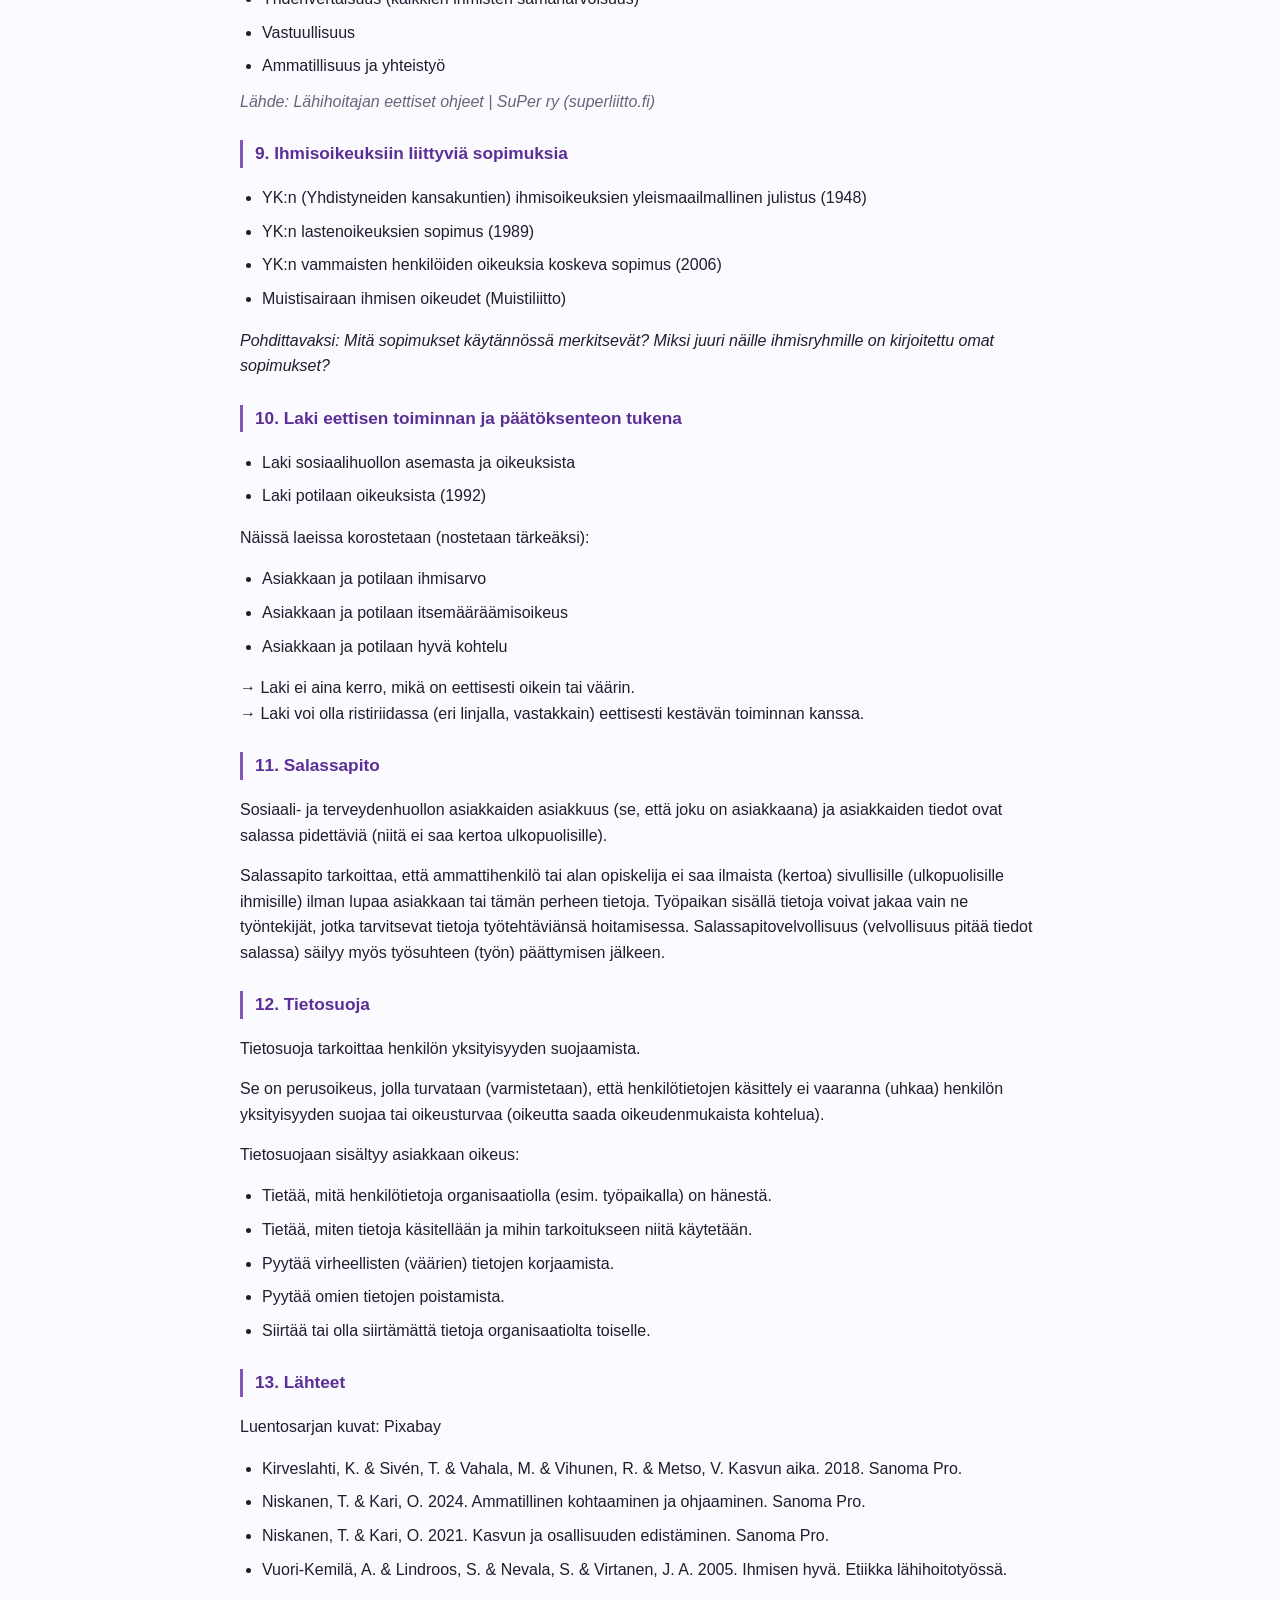
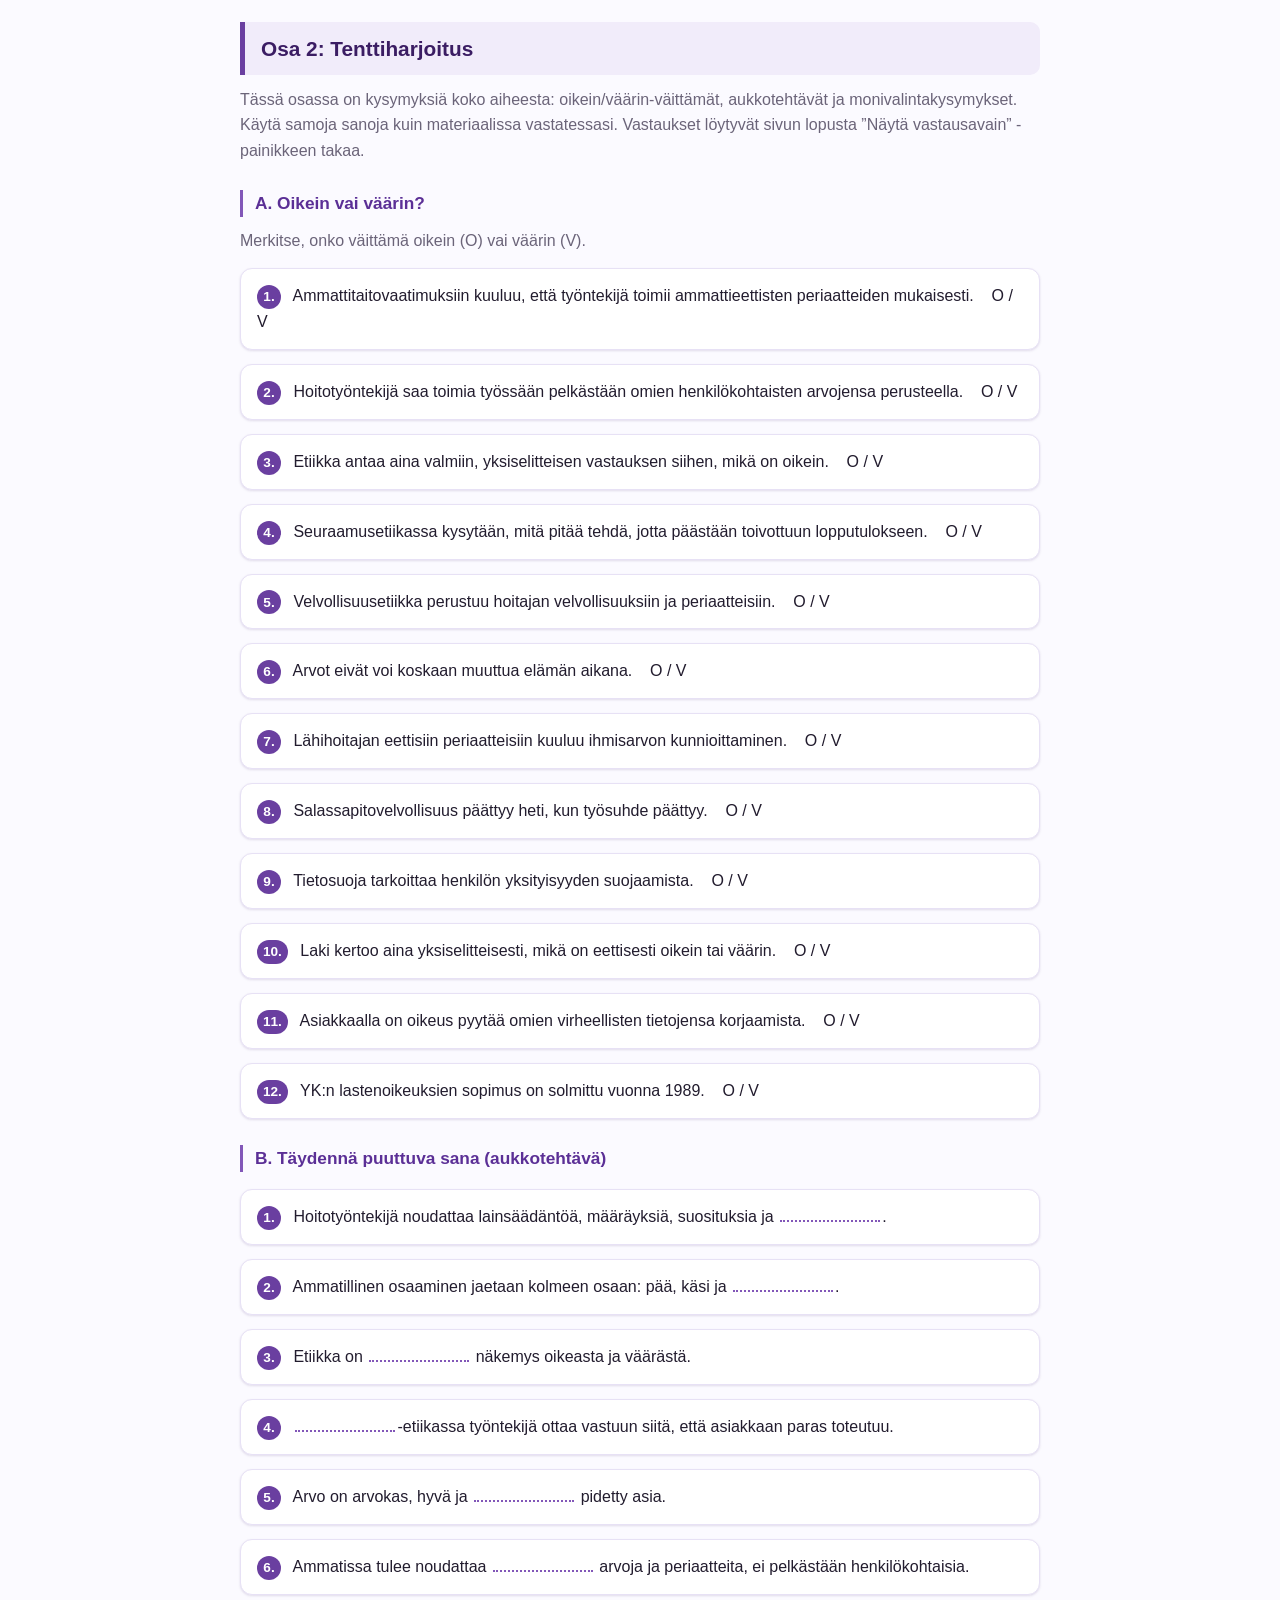
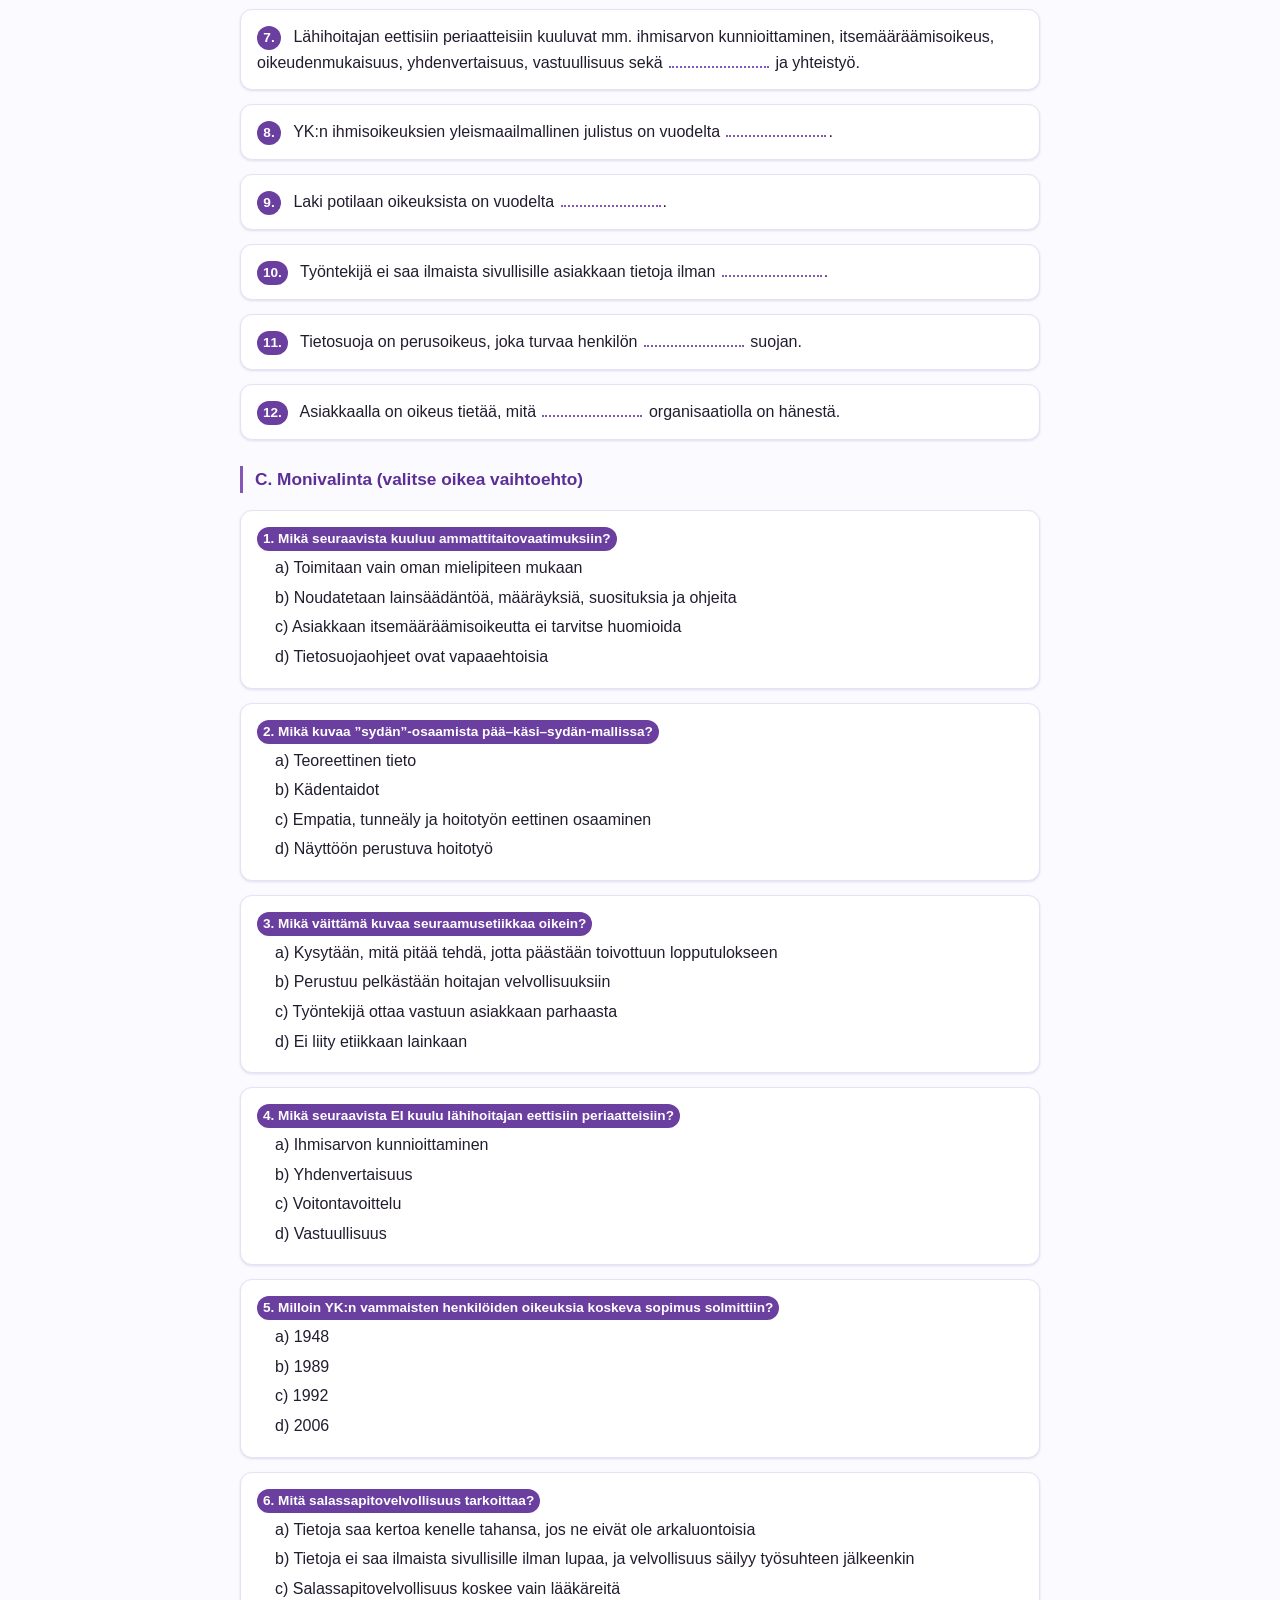
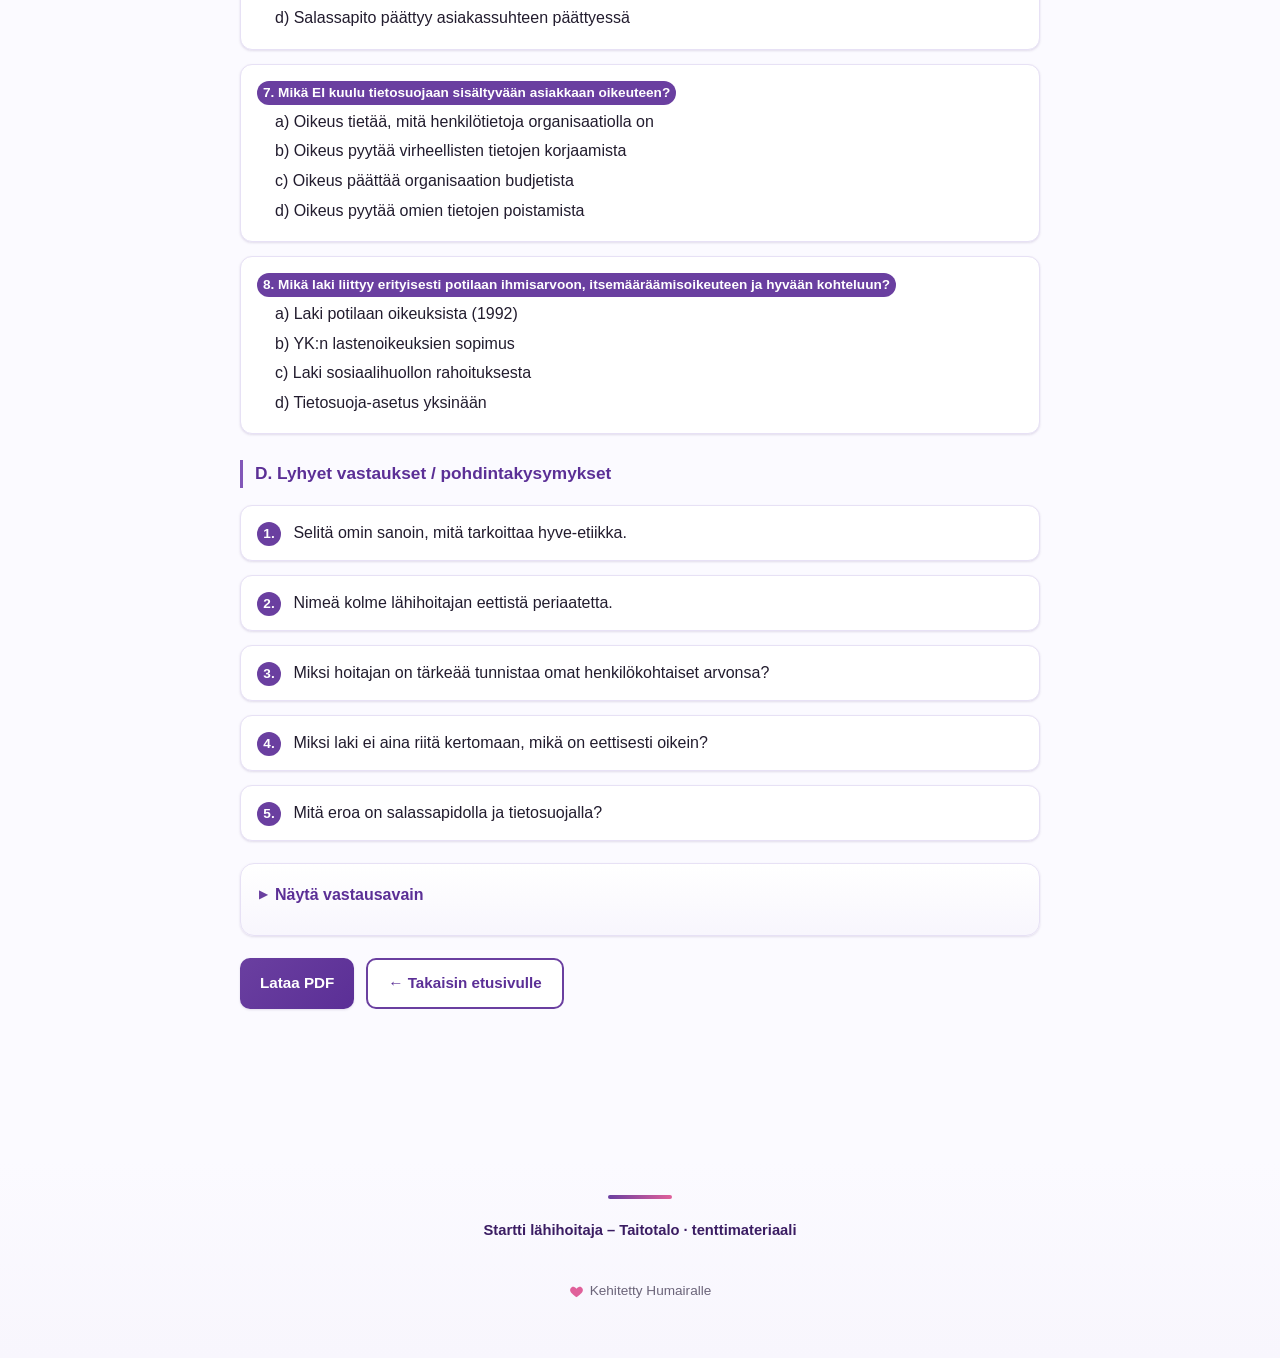
==== commit ad8d5837: "new design" ====
--- a/docs/ammattietiikka.html
+++ b/docs/ammattietiikka.html
@@ -333,7 +333,13 @@
   </div>
 </main>
 
-<footer>Startti l&auml;hihoitaja &ndash; Taitotalo &middot; tenttimateriaali</footer>
+<footer>
+  <p class="footer-main">Startti l&auml;hihoitaja &ndash; Taitotalo &middot; tenttimateriaali</p>
+  <p class="footer-credit">
+    <svg viewBox="0 0 24 24" fill="currentColor"><path d="M12 21s-6.7-4.3-9.3-8.2C1 10 1.6 6.6 4.3 5 6.5 3.7 9 4.4 12 7.4c3-3 5.5-3.7 7.7-2.4 2.7 1.6 3.3 5 1.6 7.8C18.7 16.7 12 21 12 21z"/></svg>
+    Kehitetty Humairalle
+  </p>
+</footer>
 
 </body>
 </html>
--- a/assets/style.css
+++ b/assets/style.css
@@ -412,9 +412,43 @@
   text-align: center;
   color: var(--muted);
   font-size: 0.85rem;
-  padding: 30px 20px 40px;
-  border-top: 1px solid var(--card-border);
-  margin-top: 40px;
+  padding: 34px 20px 20px;
+  margin-top: 50px;
+  background: linear-gradient(180deg, transparent, var(--purple-50));
+  position: relative;
+}
+
+footer::before {
+  content: "";
+  display: block;
+  width: 64px;
+  height: 4px;
+  margin: 0 auto 20px;
+  border-radius: 999px;
+  background: linear-gradient(90deg, var(--purple-600), var(--pink-accent));
+}
+
+footer .footer-main {
+  color: var(--purple-900);
+  font-weight: 700;
+  font-size: 0.92rem;
+  margin-bottom: 6px;
+}
+
+footer .footer-credit {
+  display: inline-flex;
+  align-items: center;
+  gap: 6px;
+  color: var(--muted);
+  font-size: 0.85rem;
+  padding: 20px 0 24px;
+}
+
+footer .footer-credit svg {
+  width: 15px;
+  height: 15px;
+  color: var(--pink-accent);
+  flex: none;
 }
 
 /* ---------- Responsive ---------- */
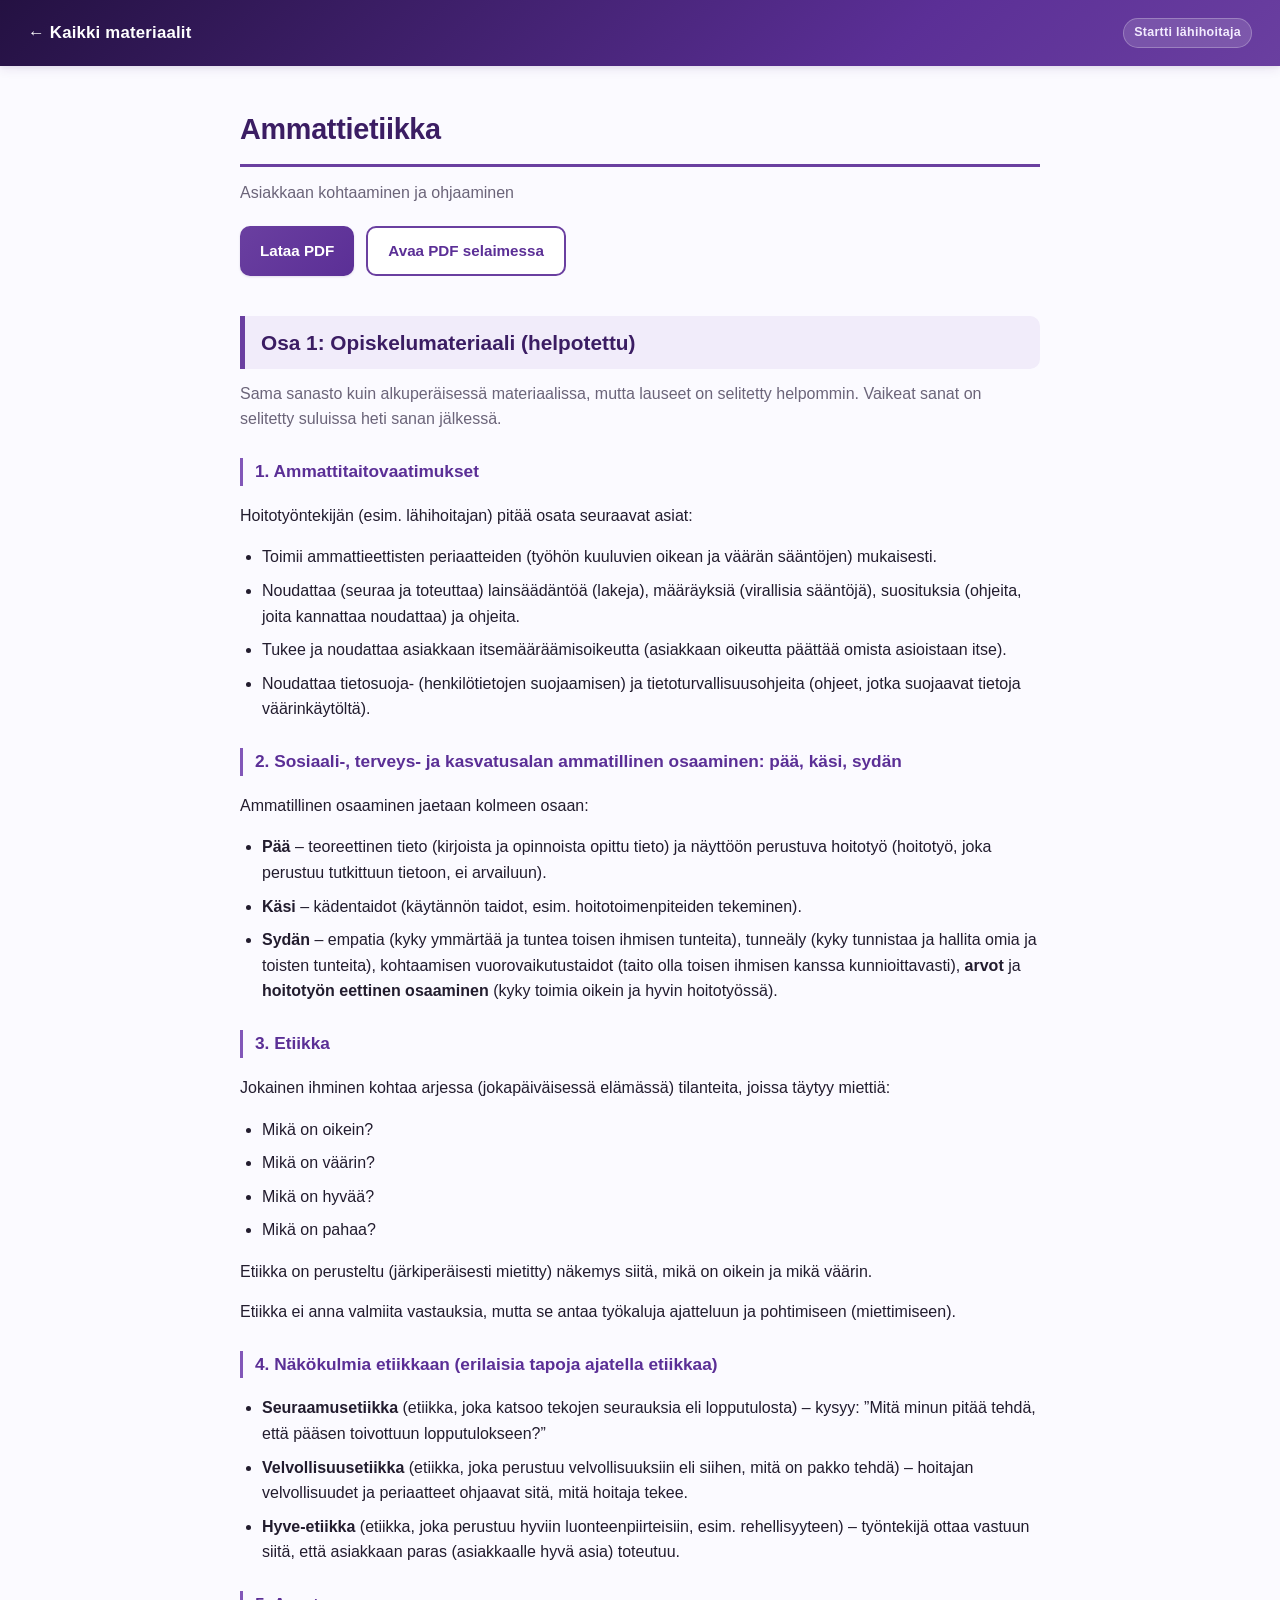
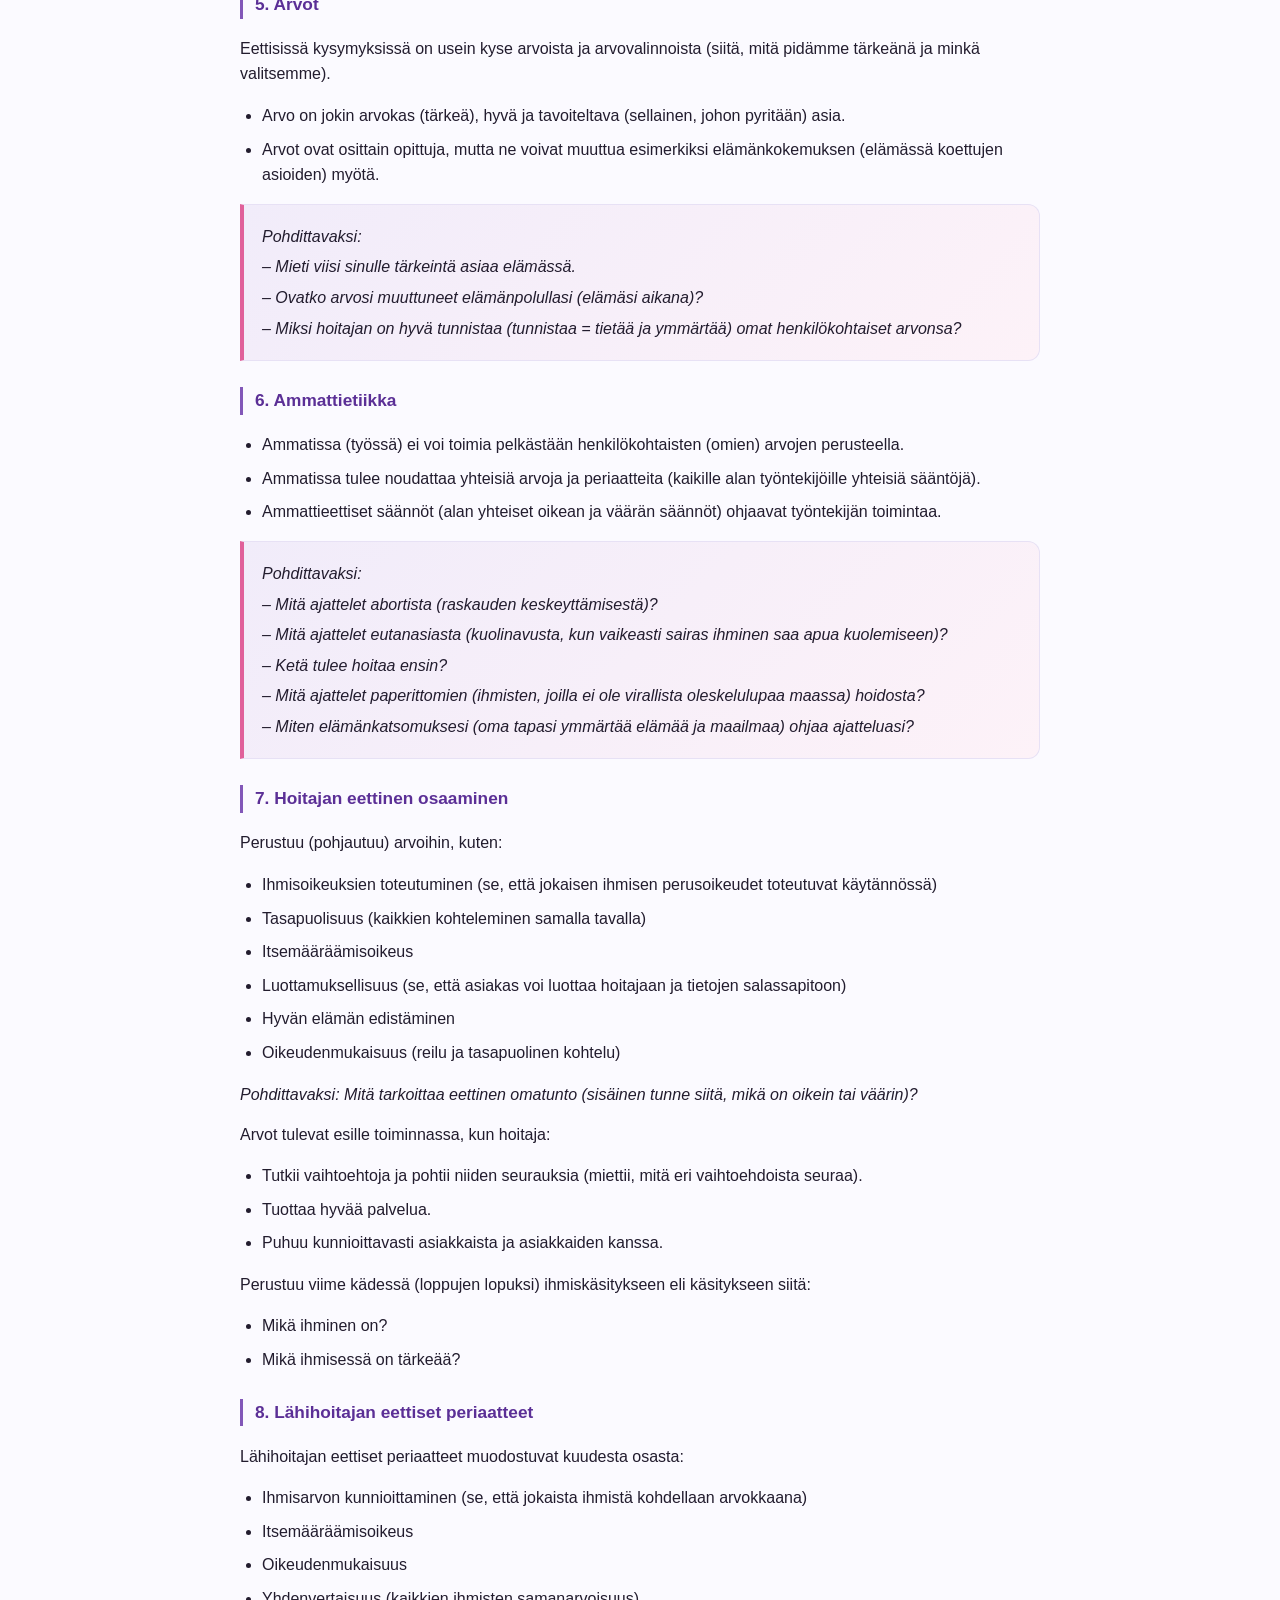
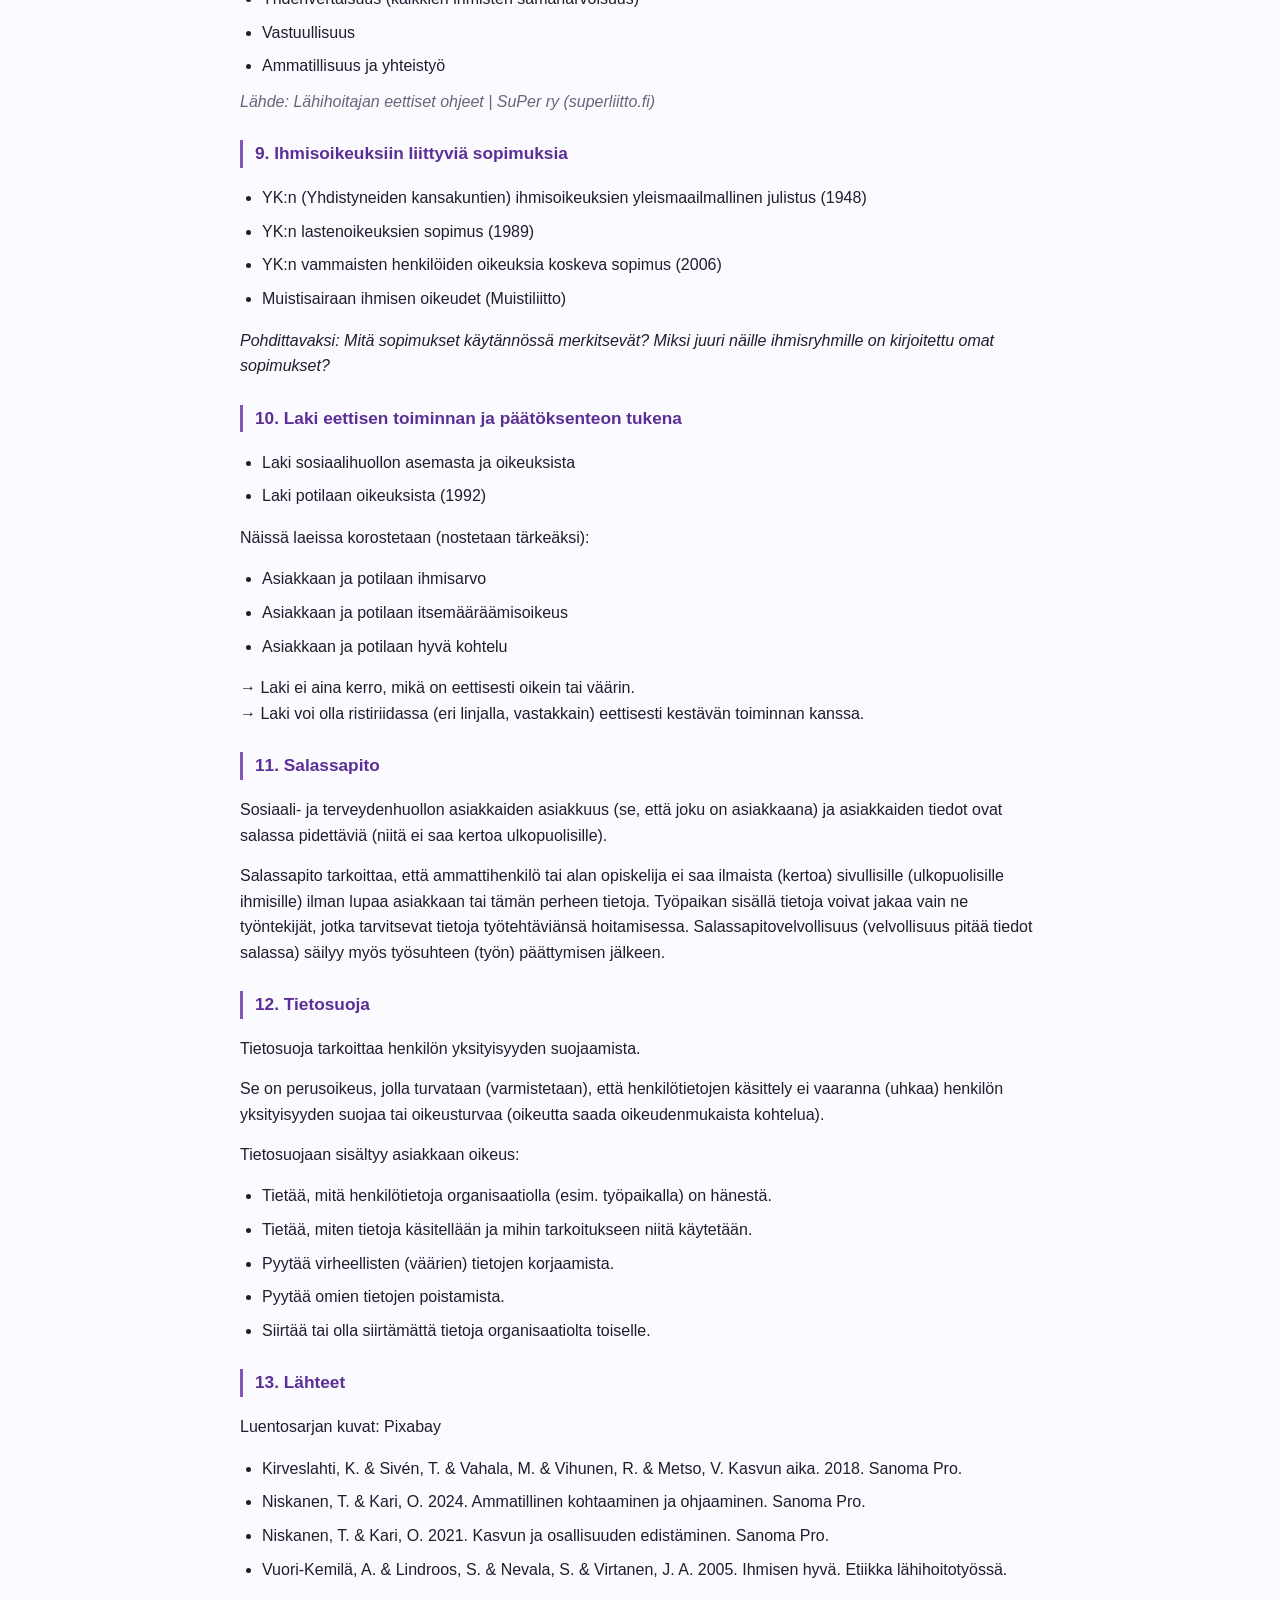
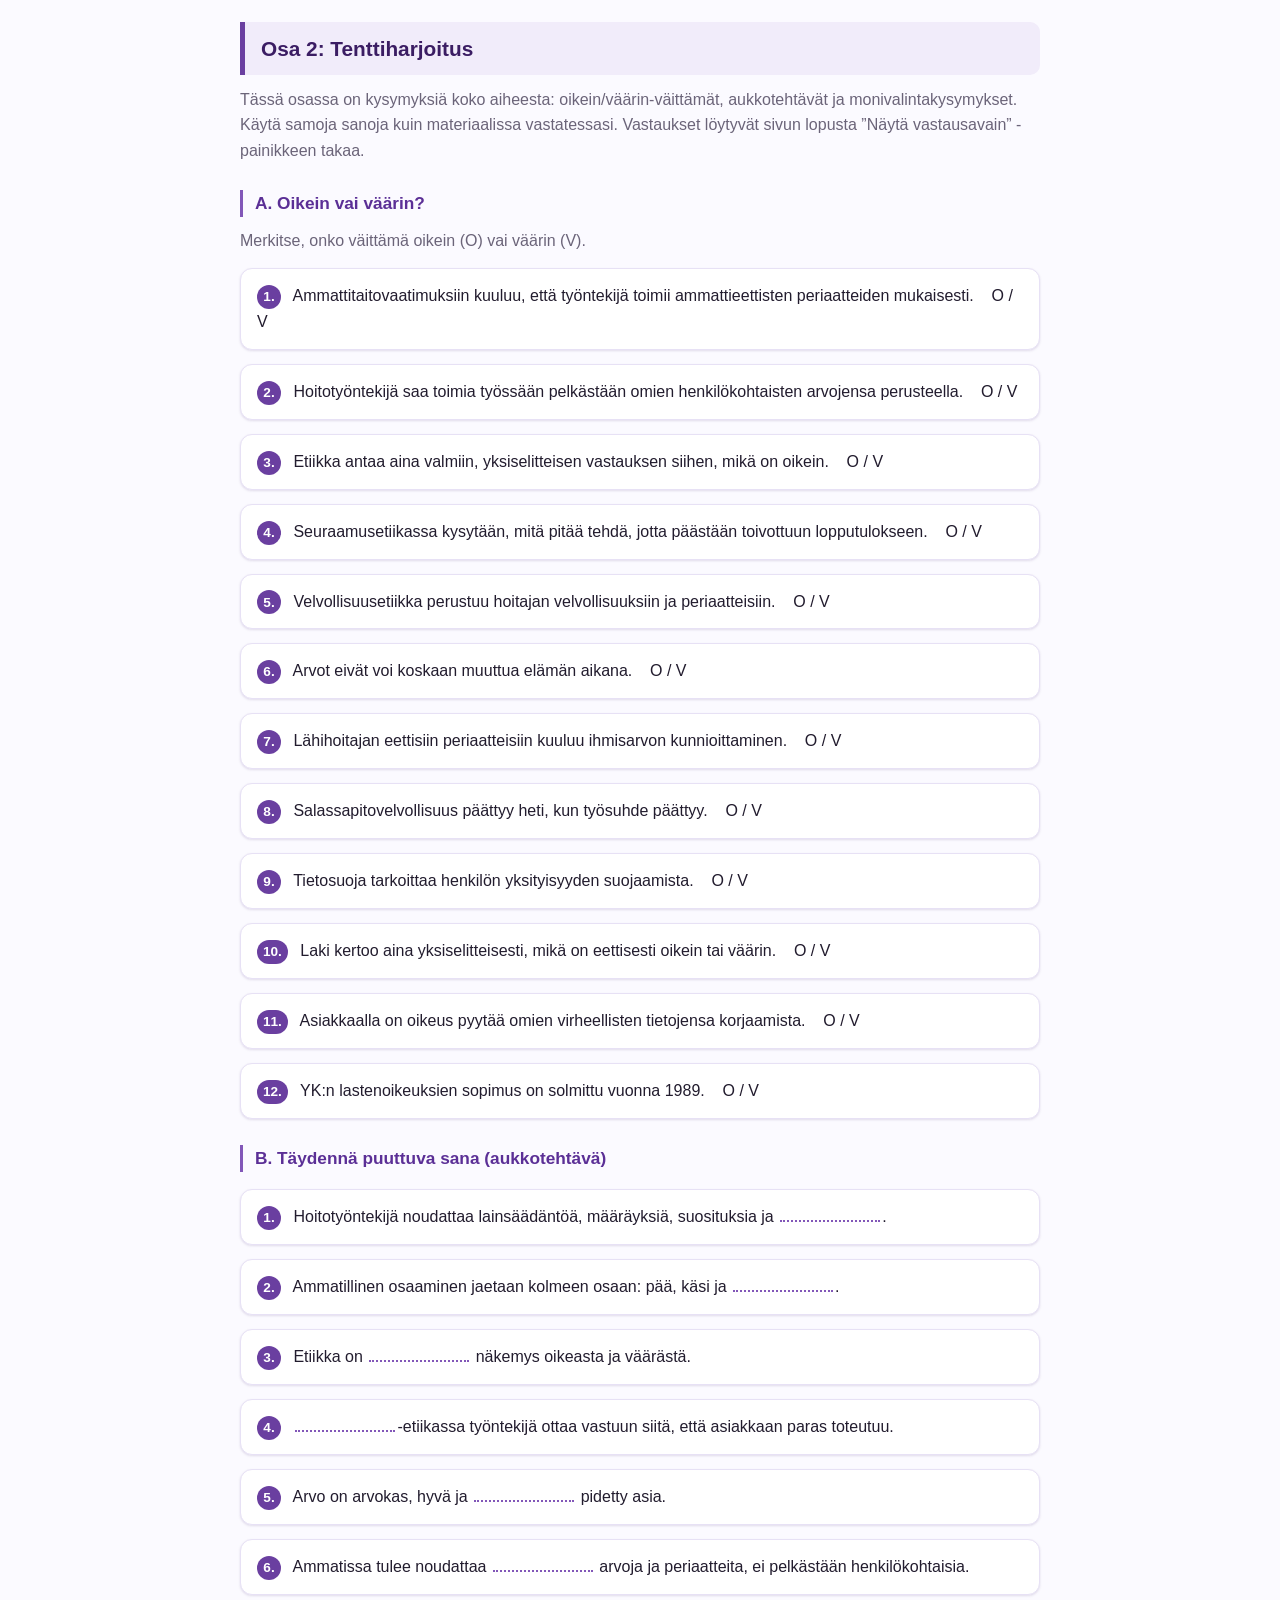
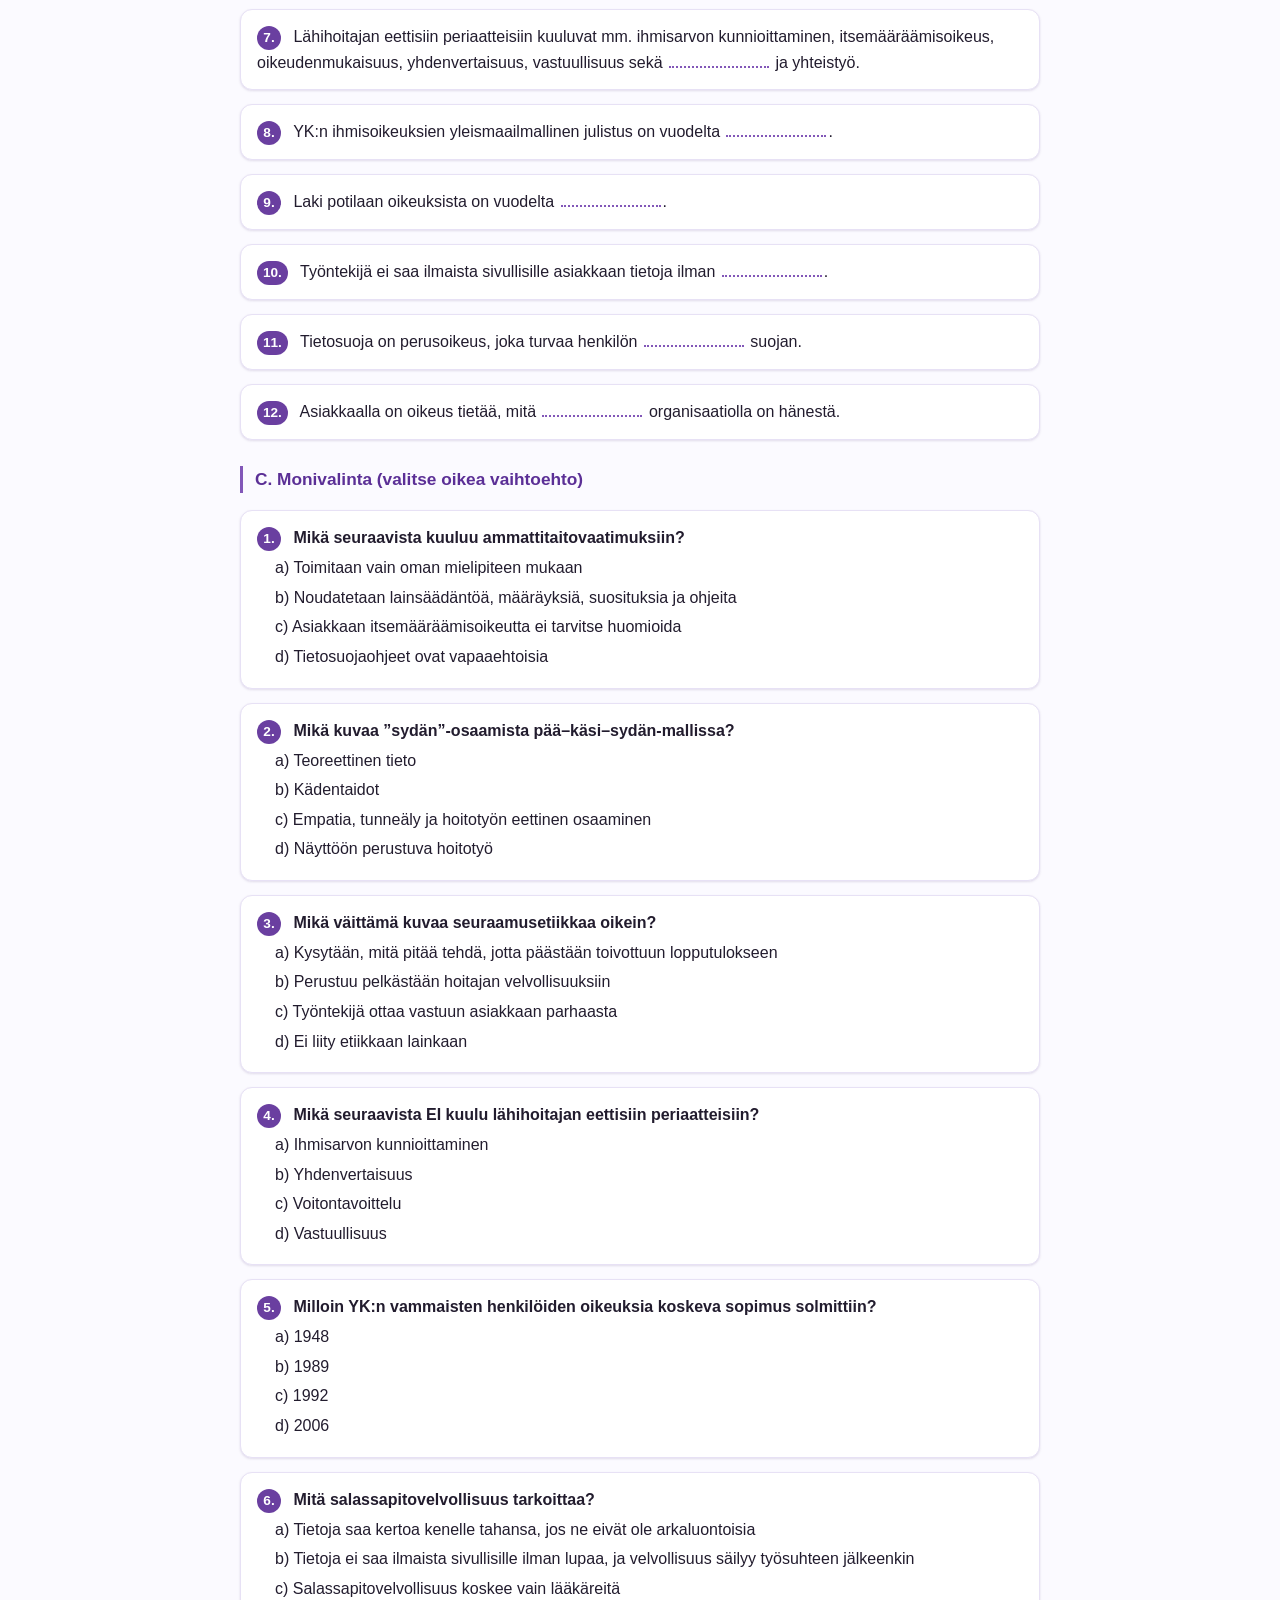
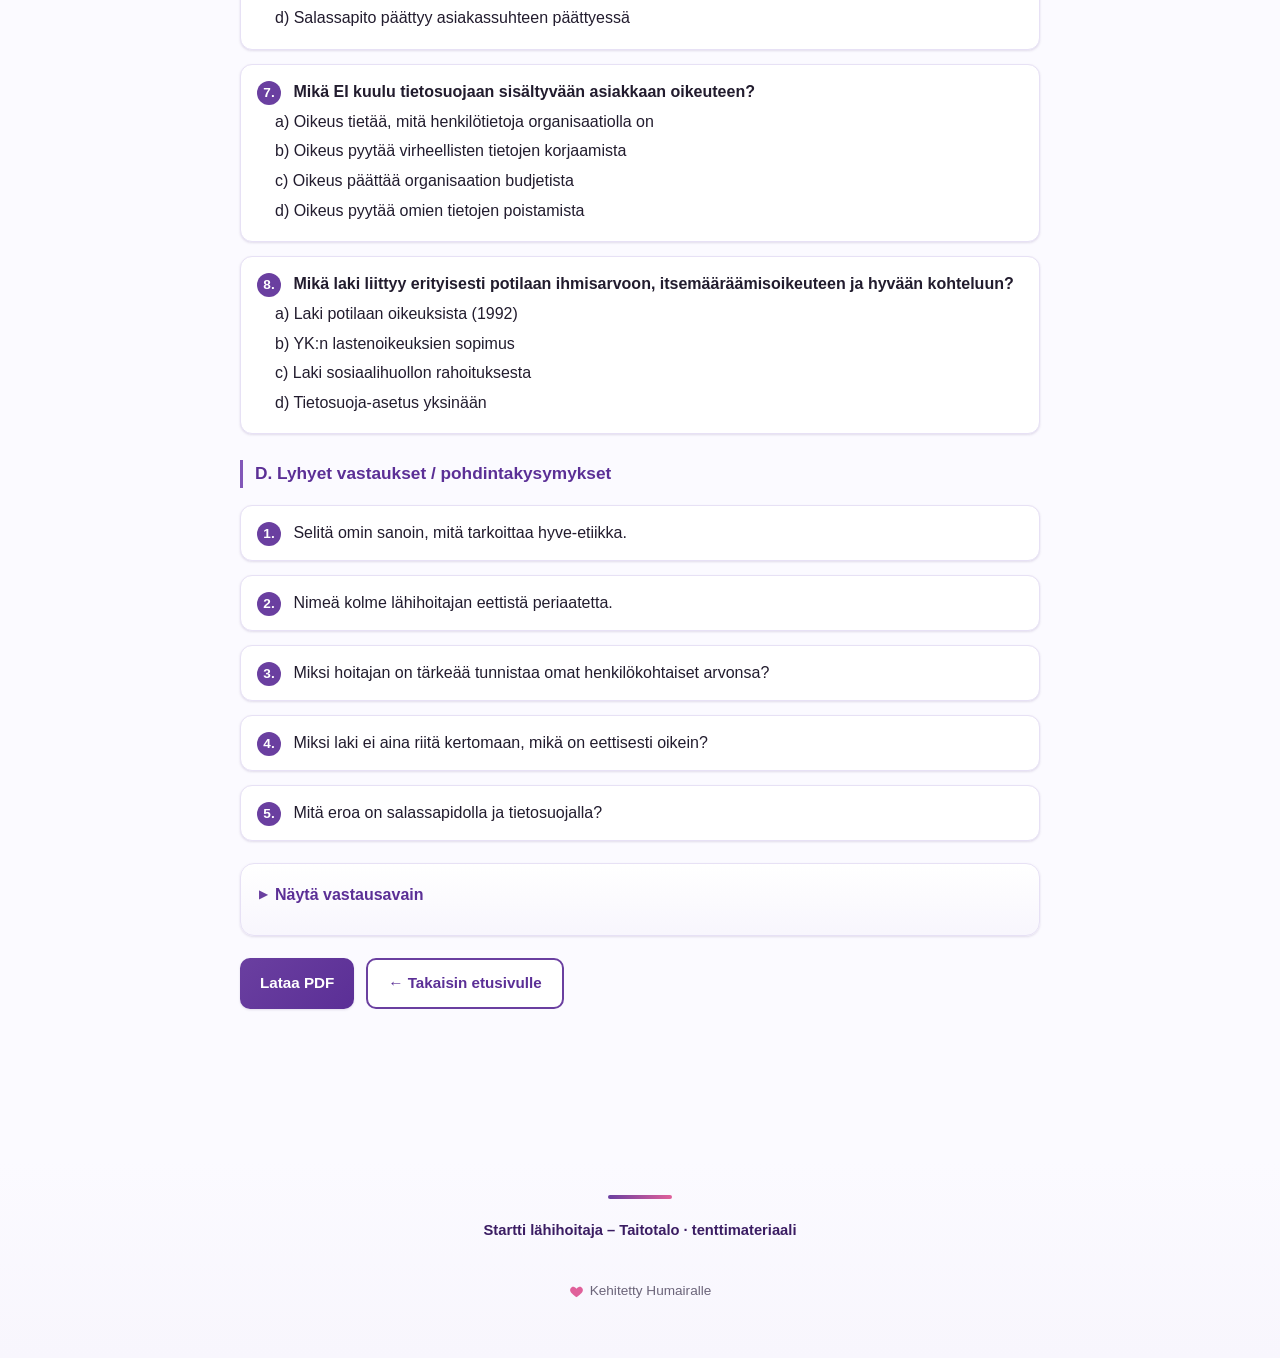
==== commit b50a337c: "fixed ques" ====
--- a/docs/ammattietiikka.html
+++ b/docs/ammattietiikka.html
@@ -206,56 +206,56 @@
 
   <h3>C. Monivalinta (valitse oikea vaihtoehto)</h3>
   <div class="exam-item">
-    <span class="qnum">1. Mik&auml; seuraavista kuuluu ammattitaitovaatimuksiin?</span>
+    <span class="qnum">1.</span> <b>Mik&auml; seuraavista kuuluu ammattitaitovaatimuksiin?</b>
     <div class="mcq-opt">a) Toimitaan vain oman mielipiteen mukaan</div>
     <div class="mcq-opt">b) Noudatetaan lains&auml;&auml;d&auml;nt&ouml;&auml;, m&auml;&auml;r&auml;yksi&auml;, suosituksia ja ohjeita</div>
     <div class="mcq-opt">c) Asiakkaan itsem&auml;&auml;r&auml;&auml;misoikeutta ei tarvitse huomioida</div>
     <div class="mcq-opt">d) Tietosuojaohjeet ovat vapaaehtoisia</div>
   </div>
   <div class="exam-item">
-    <span class="qnum">2. Mik&auml; kuvaa &rdquo;syd&auml;n&rdquo;-osaamista p&auml;&auml;&ndash;k&auml;si&ndash;syd&auml;n-mallissa?</span>
+    <span class="qnum">2.</span> <b>Mik&auml; kuvaa &rdquo;syd&auml;n&rdquo;-osaamista p&auml;&auml;&ndash;k&auml;si&ndash;syd&auml;n-mallissa?</b>
     <div class="mcq-opt">a) Teoreettinen tieto</div>
     <div class="mcq-opt">b) K&auml;dentaidot</div>
     <div class="mcq-opt">c) Empatia, tunne&auml;ly ja hoitoty&ouml;n eettinen osaaminen</div>
     <div class="mcq-opt">d) N&auml;ytt&ouml;&ouml;n perustuva hoitoty&ouml;</div>
   </div>
   <div class="exam-item">
-    <span class="qnum">3. Mik&auml; v&auml;itt&auml;m&auml; kuvaa seuraamusetiikkaa oikein?</span>
+    <span class="qnum">3.</span> <b>Mik&auml; v&auml;itt&auml;m&auml; kuvaa seuraamusetiikkaa oikein?</b>
     <div class="mcq-opt">a) Kysyt&auml;&auml;n, mit&auml; pit&auml;&auml; tehd&auml;, jotta p&auml;&auml;st&auml;&auml;n toivottuun lopputulokseen</div>
     <div class="mcq-opt">b) Perustuu pelk&auml;st&auml;&auml;n hoitajan velvollisuuksiin</div>
     <div class="mcq-opt">c) Ty&ouml;ntekij&auml; ottaa vastuun asiakkaan parhaasta</div>
     <div class="mcq-opt">d) Ei liity etiikkaan lainkaan</div>
   </div>
   <div class="exam-item">
-    <span class="qnum">4. Mik&auml; seuraavista EI kuulu l&auml;hihoitajan eettisiin periaatteisiin?</span>
+    <span class="qnum">4.</span> <b>Mik&auml; seuraavista EI kuulu l&auml;hihoitajan eettisiin periaatteisiin?</b>
     <div class="mcq-opt">a) Ihmisarvon kunnioittaminen</div>
     <div class="mcq-opt">b) Yhdenvertaisuus</div>
     <div class="mcq-opt">c) Voitontavoittelu</div>
     <div class="mcq-opt">d) Vastuullisuus</div>
   </div>
   <div class="exam-item">
-    <span class="qnum">5. Milloin YK:n vammaisten henkil&ouml;iden oikeuksia koskeva sopimus solmittiin?</span>
+    <span class="qnum">5.</span> <b>Milloin YK:n vammaisten henkil&ouml;iden oikeuksia koskeva sopimus solmittiin?</b>
     <div class="mcq-opt">a) 1948</div>
     <div class="mcq-opt">b) 1989</div>
     <div class="mcq-opt">c) 1992</div>
     <div class="mcq-opt">d) 2006</div>
   </div>
   <div class="exam-item">
-    <span class="qnum">6. Mit&auml; salassapitovelvollisuus tarkoittaa?</span>
+    <span class="qnum">6.</span> <b>Mit&auml; salassapitovelvollisuus tarkoittaa?</b>
     <div class="mcq-opt">a) Tietoja saa kertoa kenelle tahansa, jos ne eiv&auml;t ole arkaluontoisia</div>
     <div class="mcq-opt">b) Tietoja ei saa ilmaista sivullisille ilman lupaa, ja velvollisuus s&auml;ilyy ty&ouml;suhteen j&auml;lkeenkin</div>
     <div class="mcq-opt">c) Salassapitovelvollisuus koskee vain l&auml;&auml;k&auml;reit&auml;</div>
     <div class="mcq-opt">d) Salassapito p&auml;&auml;ttyy asiakassuhteen p&auml;&auml;ttyess&auml;</div>
   </div>
   <div class="exam-item">
-    <span class="qnum">7. Mik&auml; EI kuulu tietosuojaan sis&auml;ltyv&auml;&auml;n asiakkaan oikeuteen?</span>
+    <span class="qnum">7.</span> <b>Mik&auml; EI kuulu tietosuojaan sis&auml;ltyv&auml;&auml;n asiakkaan oikeuteen?</b>
     <div class="mcq-opt">a) Oikeus tiet&auml;&auml;, mit&auml; henkil&ouml;tietoja organisaatiolla on</div>
     <div class="mcq-opt">b) Oikeus pyyt&auml;&auml; virheellisten tietojen korjaamista</div>
     <div class="mcq-opt">c) Oikeus p&auml;&auml;tt&auml;&auml; organisaation budjetista</div>
     <div class="mcq-opt">d) Oikeus pyyt&auml;&auml; omien tietojen poistamista</div>
   </div>
   <div class="exam-item">
-    <span class="qnum">8. Mik&auml; laki liittyy erityisesti potilaan ihmisarvoon, itsem&auml;&auml;r&auml;&auml;misoikeuteen ja hyv&auml;&auml;n kohteluun?</span>
+    <span class="qnum">8.</span> <b>Mik&auml; laki liittyy erityisesti potilaan ihmisarvoon, itsem&auml;&auml;r&auml;&auml;misoikeuteen ja hyv&auml;&auml;n kohteluun?</b>
     <div class="mcq-opt">a) Laki potilaan oikeuksista (1992)</div>
     <div class="mcq-opt">b) YK:n lastenoikeuksien sopimus</div>
     <div class="mcq-opt">c) Laki sosiaalihuollon rahoituksesta</div>
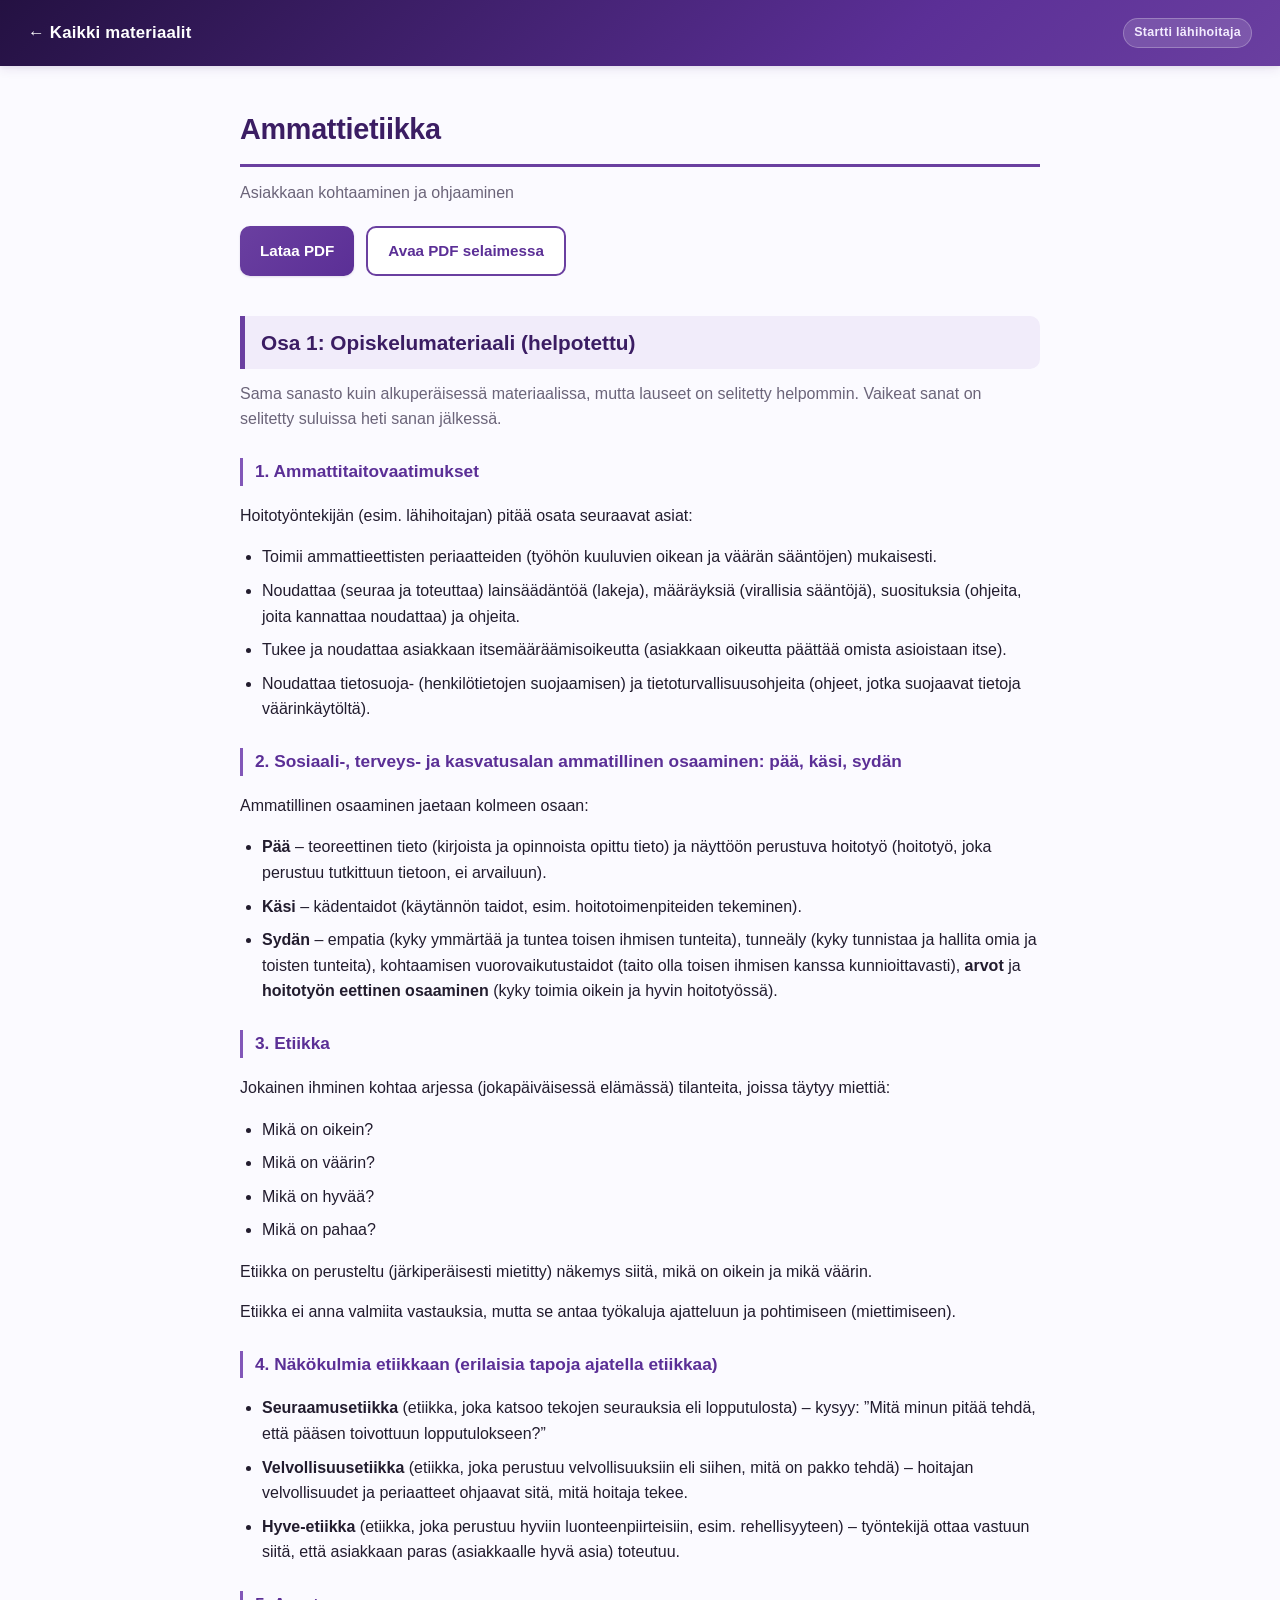
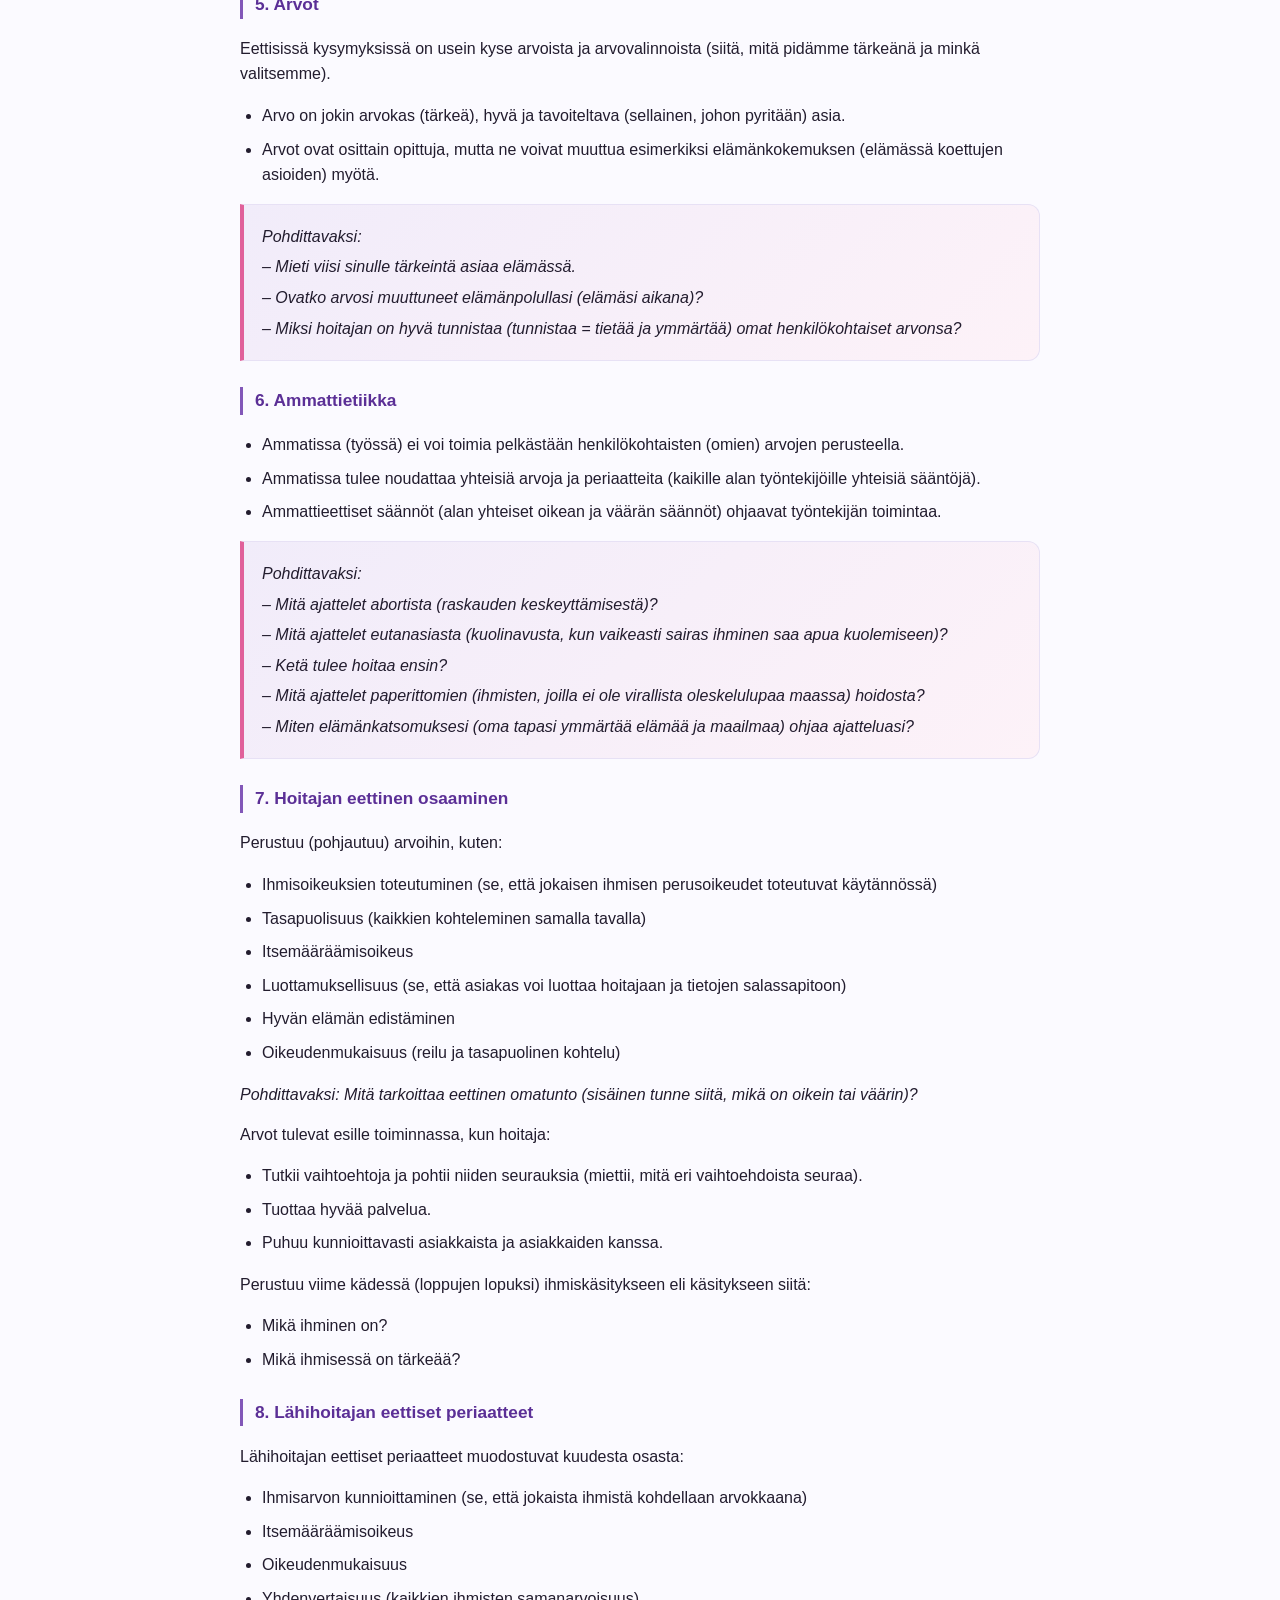
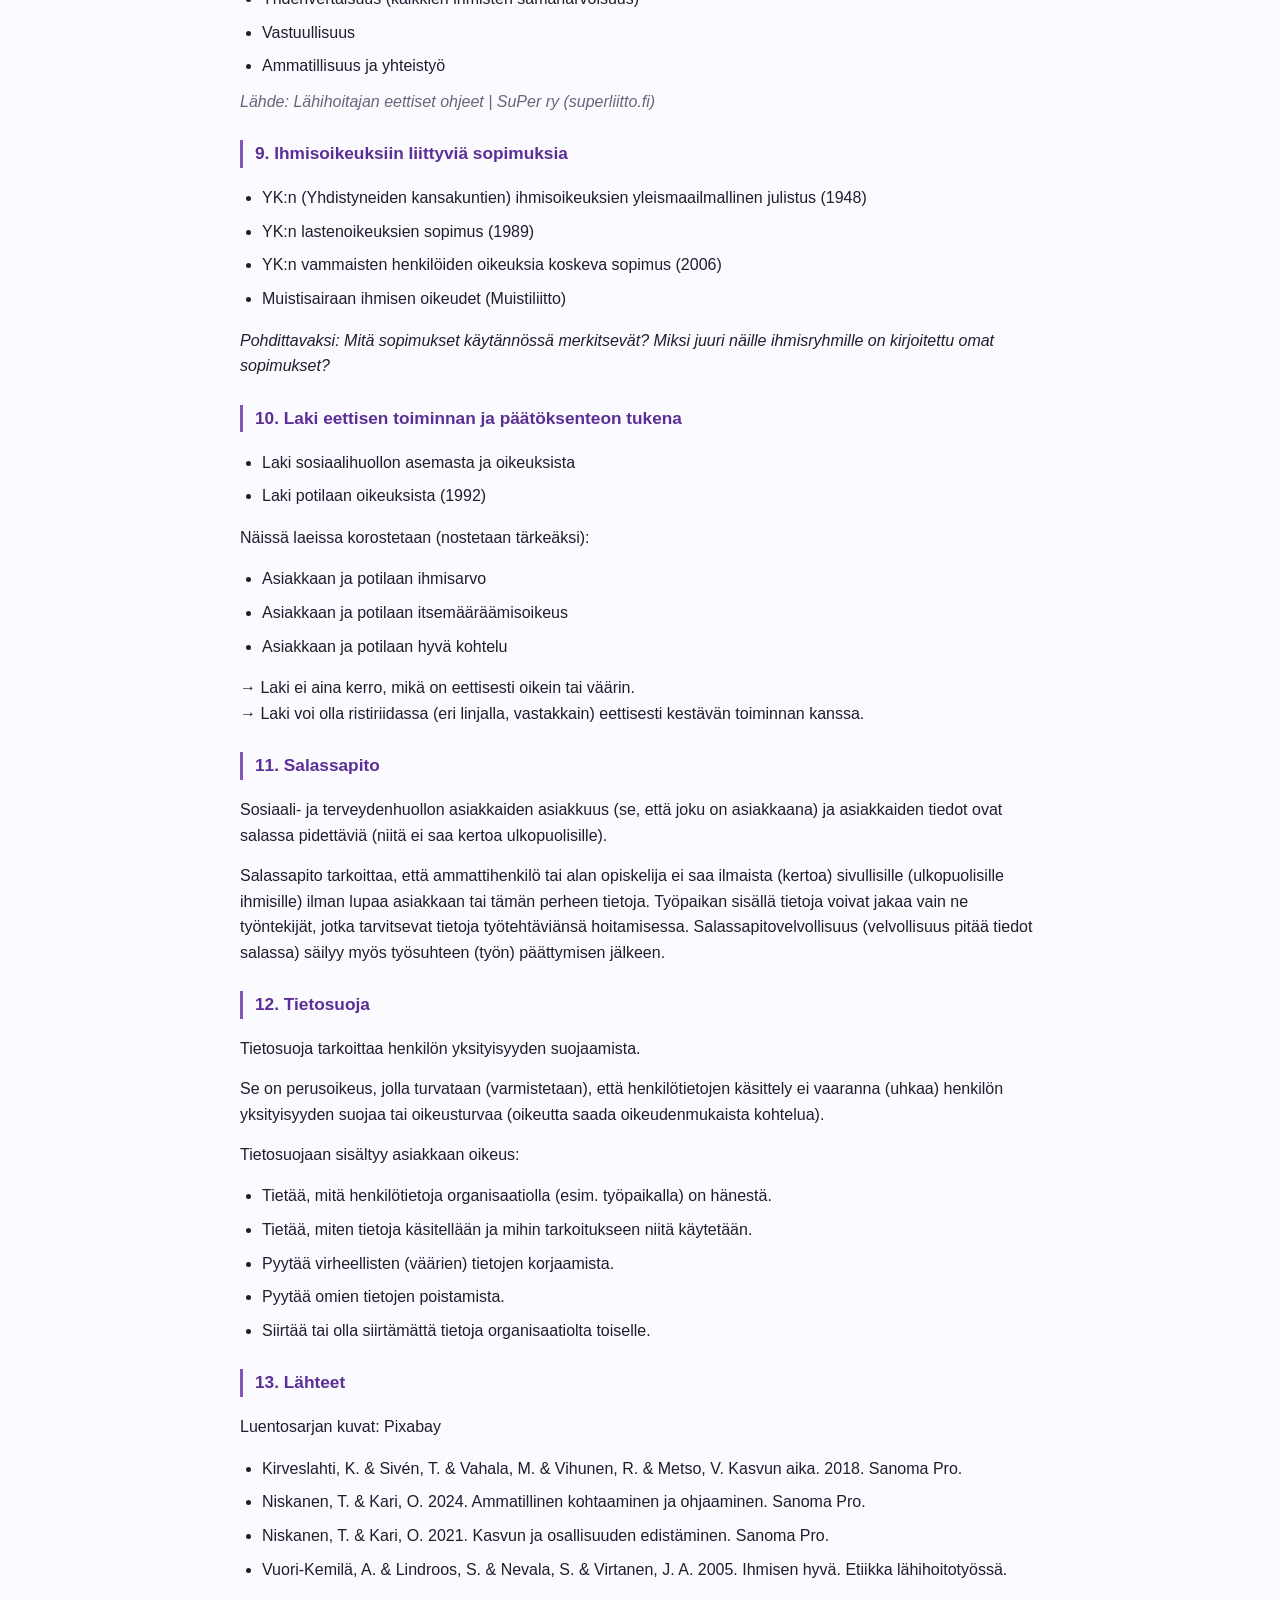
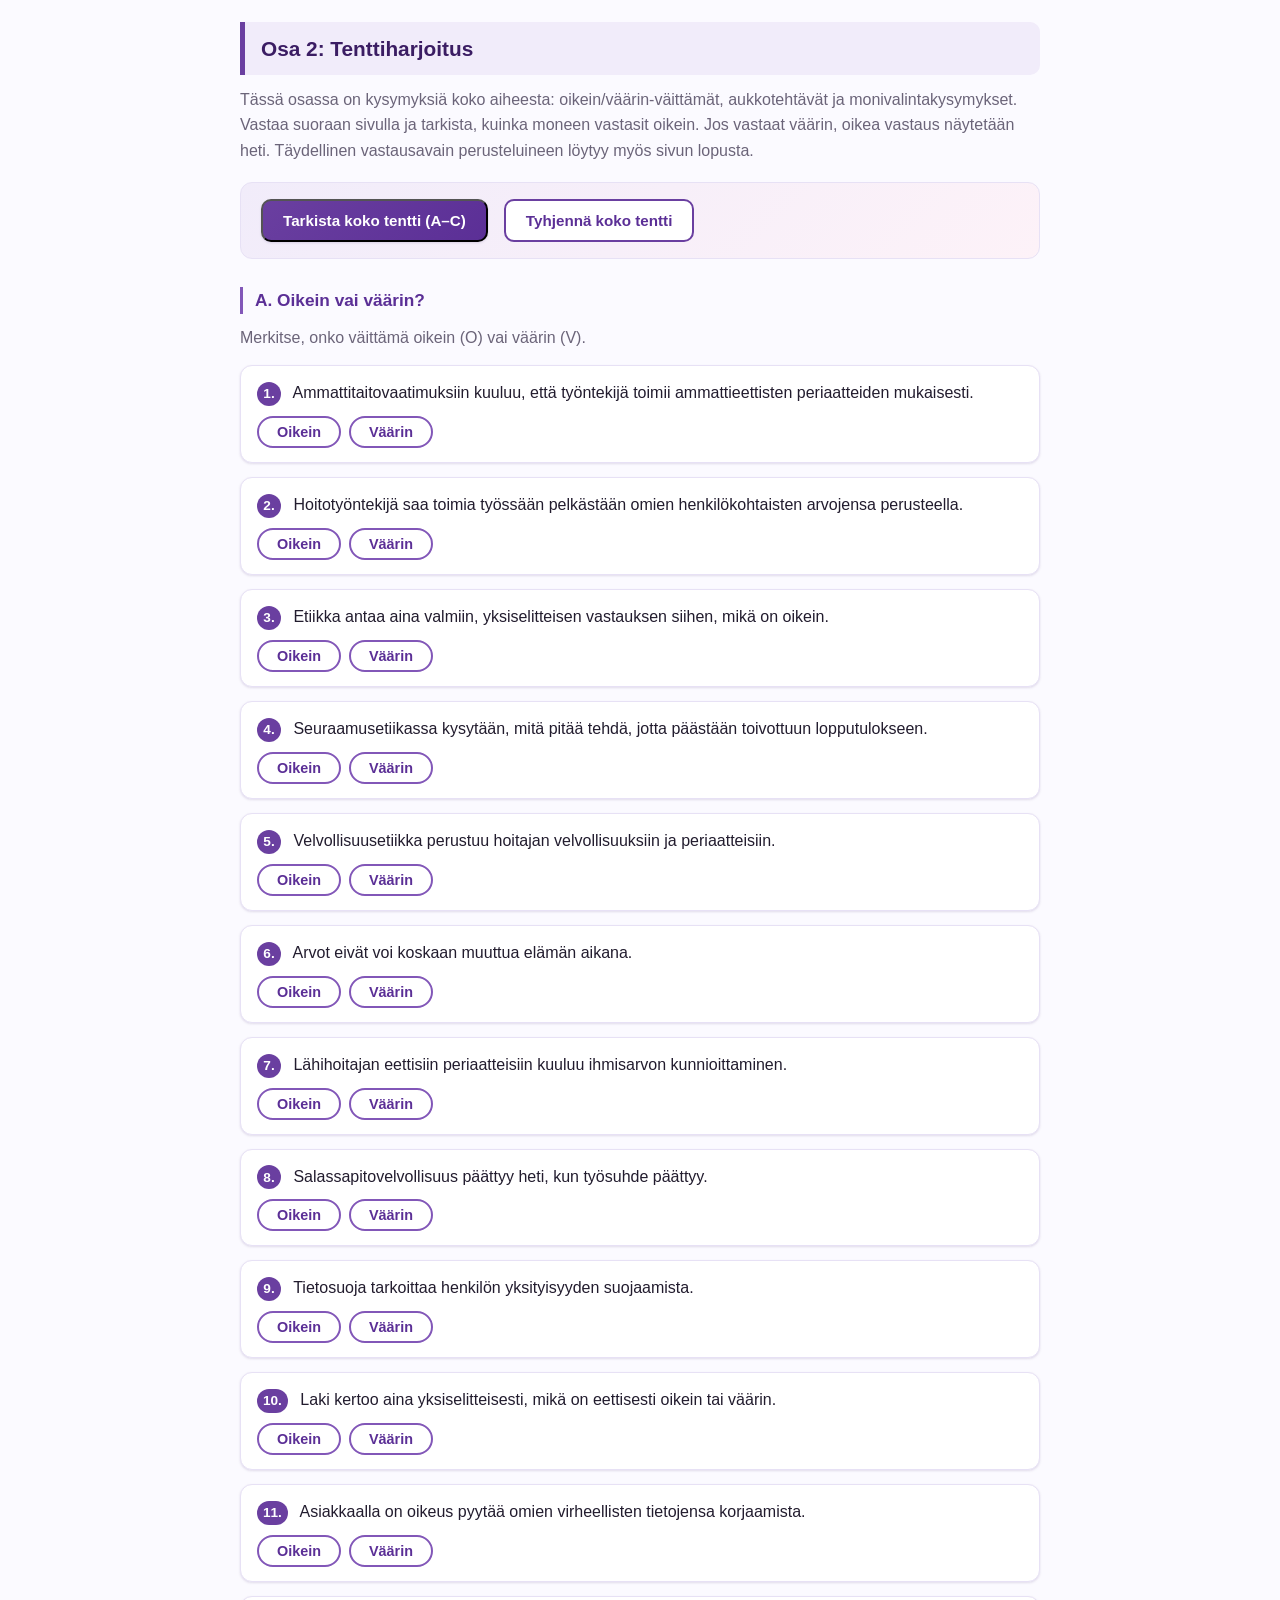
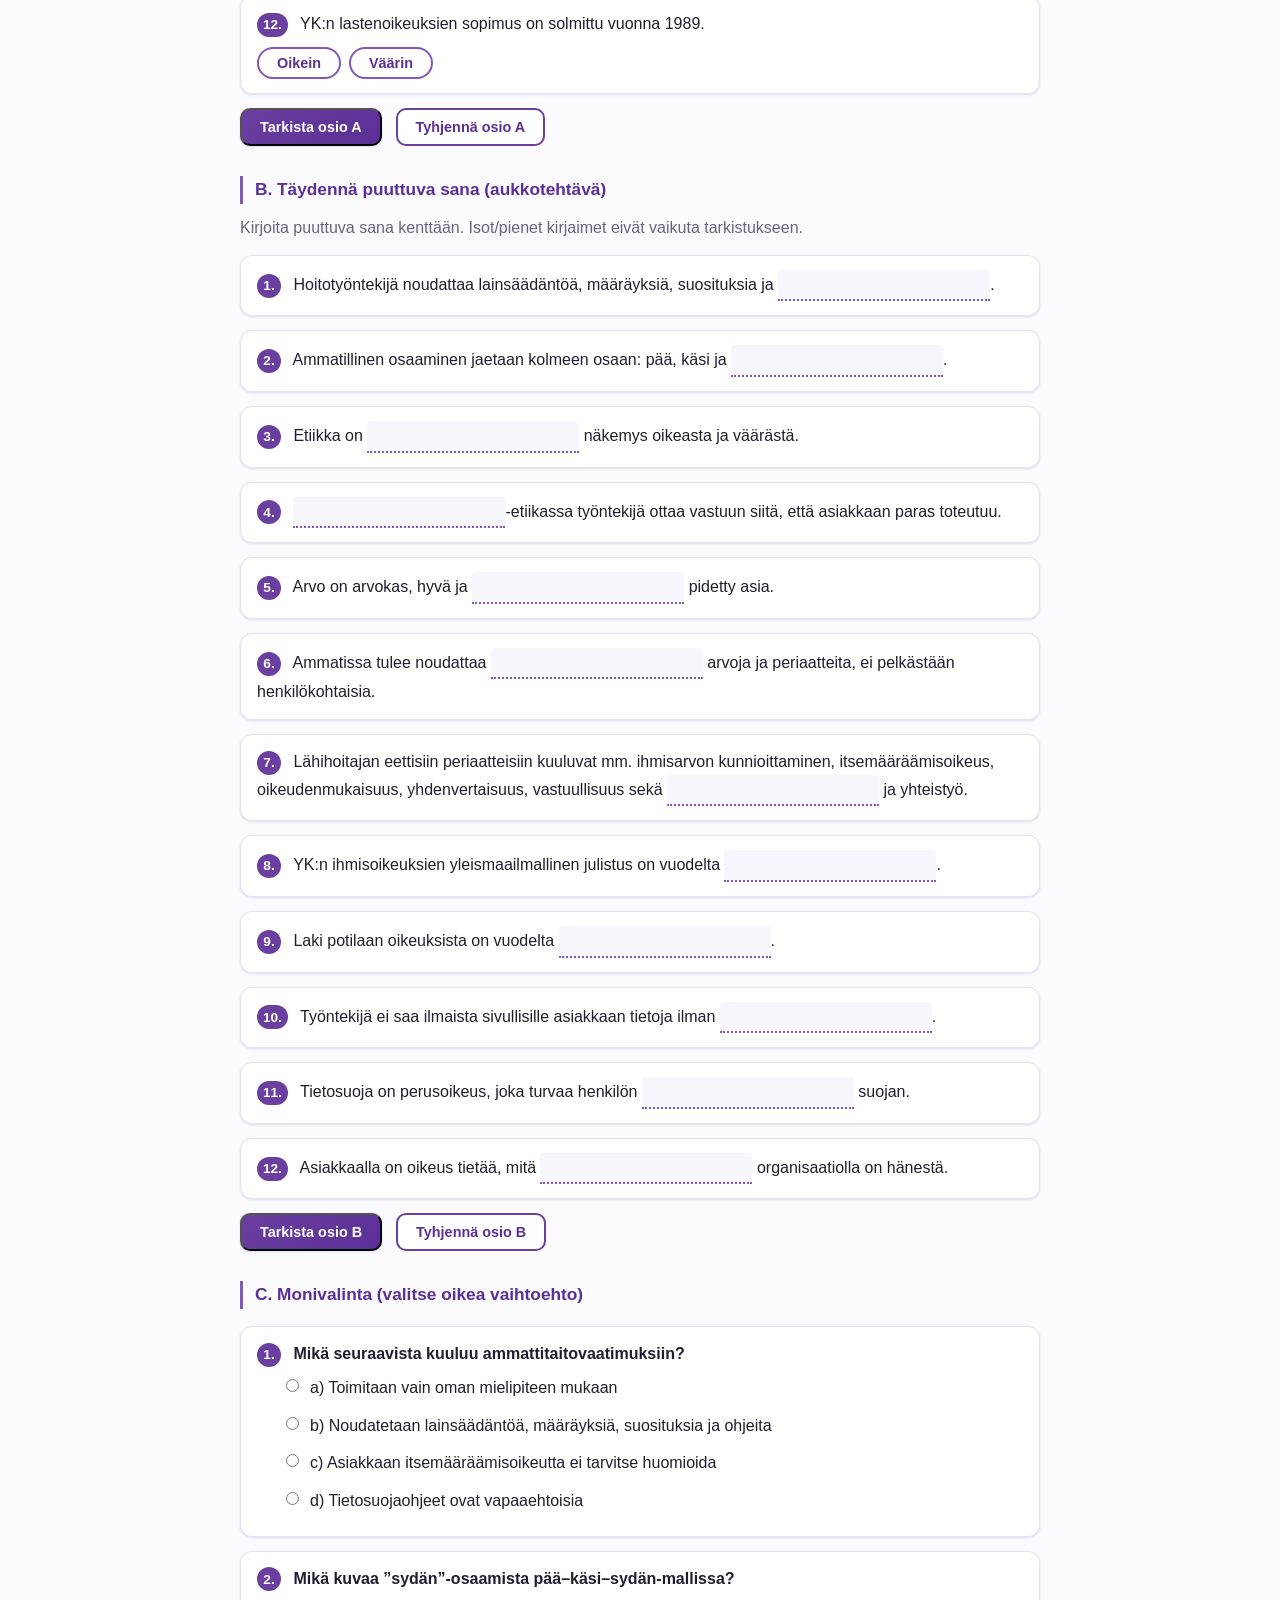
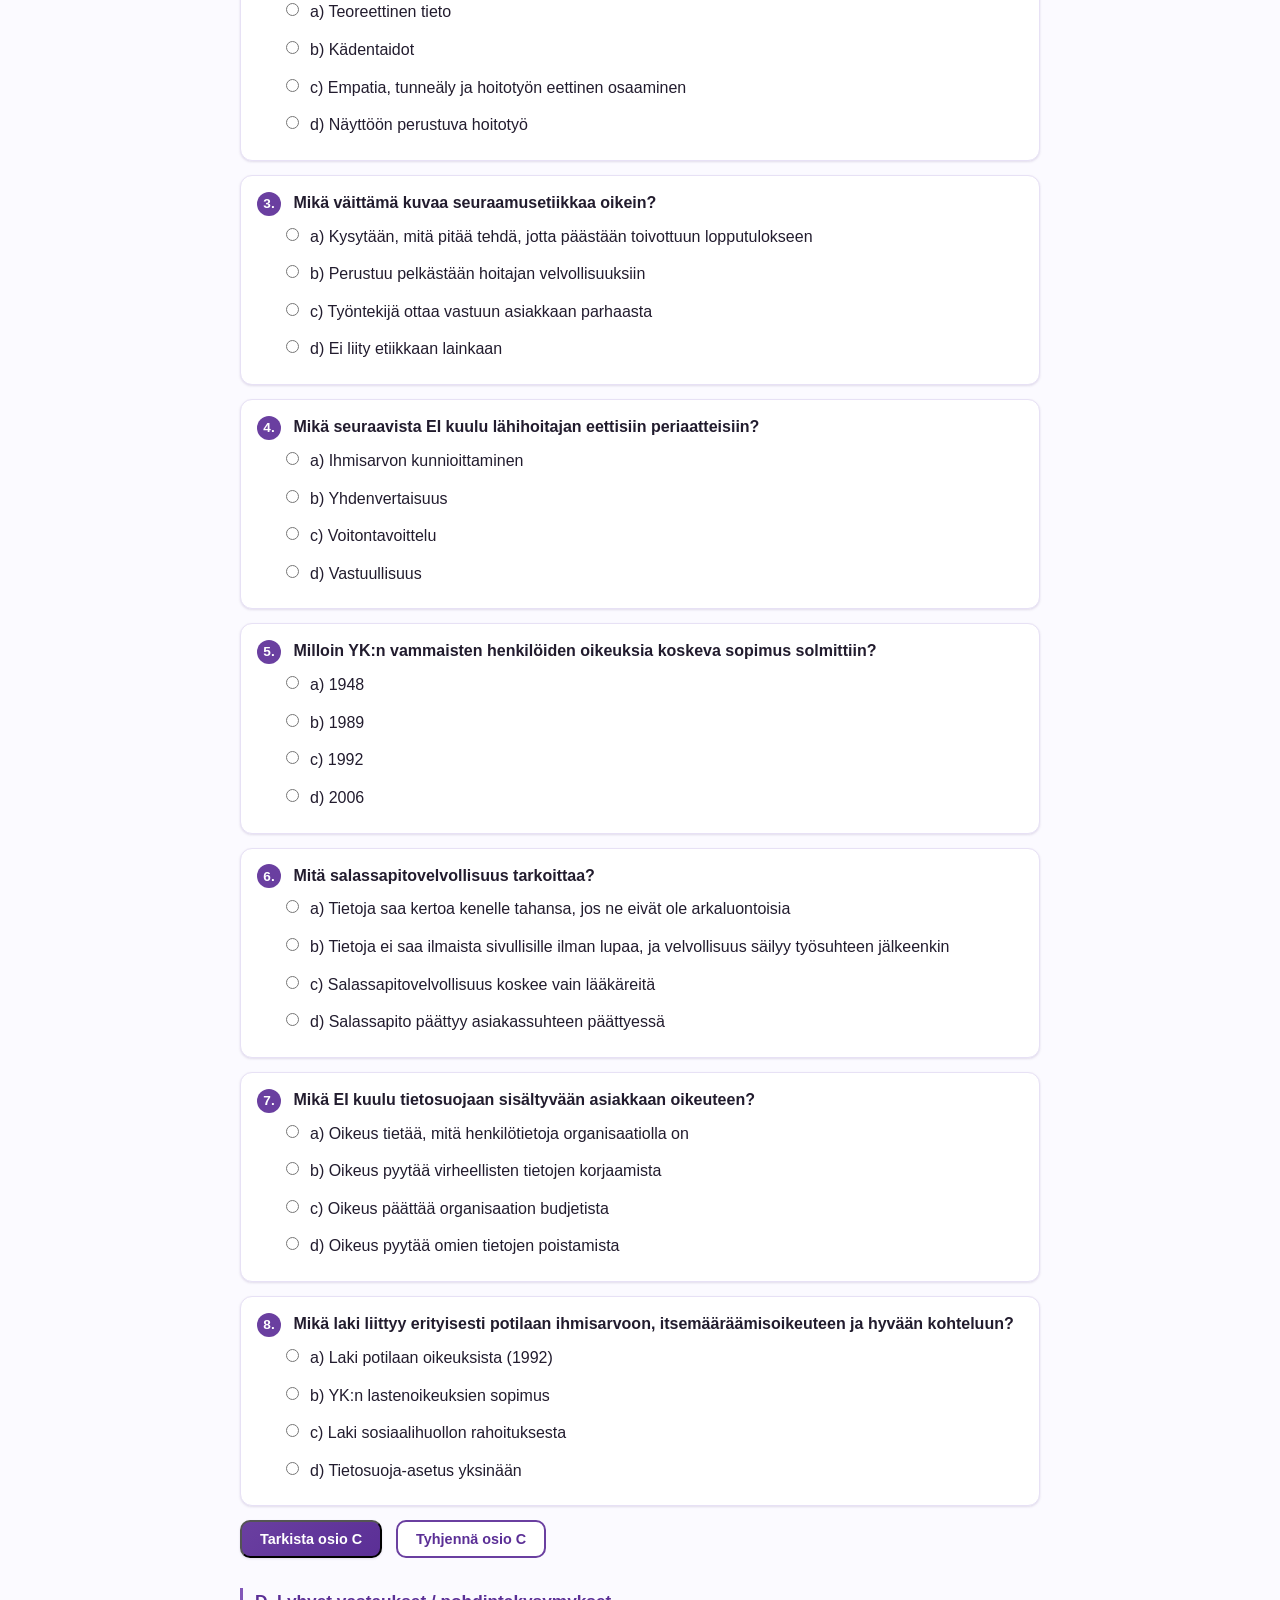
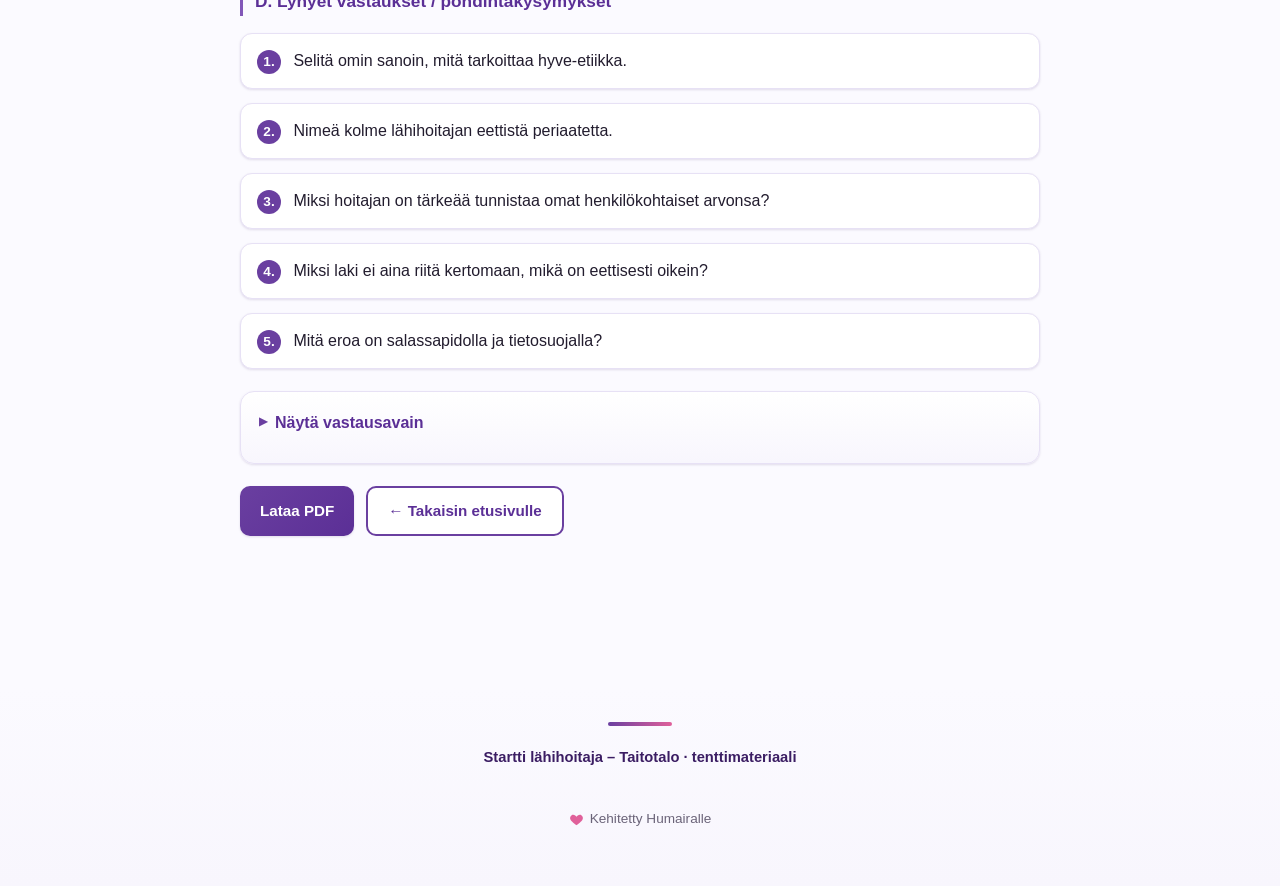
==== commit 25ce8cbe: "hkhk" ====
--- a/docs/ammattietiikka.html
+++ b/docs/ammattietiikka.html
@@ -173,94 +173,197 @@
   </ul>
 
   <h2>Osa 2: Tenttiharjoitus</h2>
-  <p class="subtitle">T&auml;ss&auml; osassa on kysymyksi&auml; koko aiheesta: oikein/v&auml;&auml;rin-v&auml;itt&auml;m&auml;t, aukkoteht&auml;v&auml;t ja monivalintakysymykset. K&auml;yt&auml; samoja sanoja kuin materiaalissa vastatessasi. Vastaukset l&ouml;ytyv&auml;t sivun lopusta &rdquo;N&auml;yt&auml; vastausavain&rdquo; -painikkeen takaa.</p>
-
+  <p class="subtitle">T&auml;ss&auml; osassa on kysymyksi&auml; koko aiheesta: oikein/v&auml;&auml;rin-v&auml;itt&auml;m&auml;t, aukkoteht&auml;v&auml;t ja monivalintakysymykset. Vastaa suoraan sivulla ja tarkista, kuinka moneen vastasit oikein. Jos vastaat v&auml;&auml;rin, oikea vastaus n&auml;ytet&auml;&auml;n heti. T&auml;ydellinen vastausavain perusteluineen l&ouml;ytyy my&ouml;s sivun lopusta.</p>
+
+  <div class="grand-check-bar">
+    <button type="button" class="btn check-all-btn">Tarkista koko tentti (A&ndash;C)</button>
+    <button type="button" class="btn secondary reset-all-btn">Tyhjenn&auml; koko tentti</button>
+    <span class="grand-result"></span>
+  </div>
+
+  <section class="exam-section" data-exam-section="A">
   <h3>A. Oikein vai v&auml;&auml;rin?</h3>
   <p class="subtitle">Merkitse, onko v&auml;itt&auml;m&auml; oikein (O) vai v&auml;&auml;rin (V).</p>
-  <div class="exam-item"><span class="qnum">1.</span> Ammattitaitovaatimuksiin kuuluu, ett&auml; ty&ouml;ntekij&auml; toimii ammattieettisten periaatteiden mukaisesti. &nbsp;&nbsp; O / V</div>
-  <div class="exam-item"><span class="qnum">2.</span> Hoitoty&ouml;ntekij&auml; saa toimia ty&ouml;ss&auml;&auml;n pelk&auml;st&auml;&auml;n omien henkil&ouml;kohtaisten arvojensa perusteella. &nbsp;&nbsp; O / V</div>
-  <div class="exam-item"><span class="qnum">3.</span> Etiikka antaa aina valmiin, yksiselitteisen vastauksen siihen, mik&auml; on oikein. &nbsp;&nbsp; O / V</div>
-  <div class="exam-item"><span class="qnum">4.</span> Seuraamusetiikassa kysyt&auml;&auml;n, mit&auml; pit&auml;&auml; tehd&auml;, jotta p&auml;&auml;st&auml;&auml;n toivottuun lopputulokseen. &nbsp;&nbsp; O / V</div>
-  <div class="exam-item"><span class="qnum">5.</span> Velvollisuusetiikka perustuu hoitajan velvollisuuksiin ja periaatteisiin. &nbsp;&nbsp; O / V</div>
-  <div class="exam-item"><span class="qnum">6.</span> Arvot eiv&auml;t voi koskaan muuttua el&auml;m&auml;n aikana. &nbsp;&nbsp; O / V</div>
-  <div class="exam-item"><span class="qnum">7.</span> L&auml;hihoitajan eettisiin periaatteisiin kuuluu ihmisarvon kunnioittaminen. &nbsp;&nbsp; O / V</div>
-  <div class="exam-item"><span class="qnum">8.</span> Salassapitovelvollisuus p&auml;&auml;ttyy heti, kun ty&ouml;suhde p&auml;&auml;ttyy. &nbsp;&nbsp; O / V</div>
-  <div class="exam-item"><span class="qnum">9.</span> Tietosuoja tarkoittaa henkil&ouml;n yksityisyyden suojaamista. &nbsp;&nbsp; O / V</div>
-  <div class="exam-item"><span class="qnum">10.</span> Laki kertoo aina yksiselitteisesti, mik&auml; on eettisesti oikein tai v&auml;&auml;rin. &nbsp;&nbsp; O / V</div>
-  <div class="exam-item"><span class="qnum">11.</span> Asiakkaalla on oikeus pyyt&auml;&auml; omien virheellisten tietojensa korjaamista. &nbsp;&nbsp; O / V</div>
-  <div class="exam-item"><span class="qnum">12.</span> YK:n lastenoikeuksien sopimus on solmittu vuonna 1989. &nbsp;&nbsp; O / V</div>
-
+  <div class="exam-item" data-type="tf" data-correct="O">
+    <span class="qnum">1.</span> Ammattitaitovaatimuksiin kuuluu, ett&auml; ty&ouml;ntekij&auml; toimii ammattieettisten periaatteiden mukaisesti.
+    <div class="tf-options">
+      <button type="button" class="tf-btn" data-value="O">Oikein</button>
+      <button type="button" class="tf-btn" data-value="V">V&auml;&auml;rin</button>
+    </div>
+  </div>
+  <div class="exam-item" data-type="tf" data-correct="V">
+    <span class="qnum">2.</span> Hoitoty&ouml;ntekij&auml; saa toimia ty&ouml;ss&auml;&auml;n pelk&auml;st&auml;&auml;n omien henkil&ouml;kohtaisten arvojensa perusteella.
+    <div class="tf-options">
+      <button type="button" class="tf-btn" data-value="O">Oikein</button>
+      <button type="button" class="tf-btn" data-value="V">V&auml;&auml;rin</button>
+    </div>
+  </div>
+  <div class="exam-item" data-type="tf" data-correct="V">
+    <span class="qnum">3.</span> Etiikka antaa aina valmiin, yksiselitteisen vastauksen siihen, mik&auml; on oikein.
+    <div class="tf-options">
+      <button type="button" class="tf-btn" data-value="O">Oikein</button>
+      <button type="button" class="tf-btn" data-value="V">V&auml;&auml;rin</button>
+    </div>
+  </div>
+  <div class="exam-item" data-type="tf" data-correct="O">
+    <span class="qnum">4.</span> Seuraamusetiikassa kysyt&auml;&auml;n, mit&auml; pit&auml;&auml; tehd&auml;, jotta p&auml;&auml;st&auml;&auml;n toivottuun lopputulokseen.
+    <div class="tf-options">
+      <button type="button" class="tf-btn" data-value="O">Oikein</button>
+      <button type="button" class="tf-btn" data-value="V">V&auml;&auml;rin</button>
+    </div>
+  </div>
+  <div class="exam-item" data-type="tf" data-correct="O">
+    <span class="qnum">5.</span> Velvollisuusetiikka perustuu hoitajan velvollisuuksiin ja periaatteisiin.
+    <div class="tf-options">
+      <button type="button" class="tf-btn" data-value="O">Oikein</button>
+      <button type="button" class="tf-btn" data-value="V">V&auml;&auml;rin</button>
+    </div>
+  </div>
+  <div class="exam-item" data-type="tf" data-correct="V">
+    <span class="qnum">6.</span> Arvot eiv&auml;t voi koskaan muuttua el&auml;m&auml;n aikana.
+    <div class="tf-options">
+      <button type="button" class="tf-btn" data-value="O">Oikein</button>
+      <button type="button" class="tf-btn" data-value="V">V&auml;&auml;rin</button>
+    </div>
+  </div>
+  <div class="exam-item" data-type="tf" data-correct="O">
+    <span class="qnum">7.</span> L&auml;hihoitajan eettisiin periaatteisiin kuuluu ihmisarvon kunnioittaminen.
+    <div class="tf-options">
+      <button type="button" class="tf-btn" data-value="O">Oikein</button>
+      <button type="button" class="tf-btn" data-value="V">V&auml;&auml;rin</button>
+    </div>
+  </div>
+  <div class="exam-item" data-type="tf" data-correct="V">
+    <span class="qnum">8.</span> Salassapitovelvollisuus p&auml;&auml;ttyy heti, kun ty&ouml;suhde p&auml;&auml;ttyy.
+    <div class="tf-options">
+      <button type="button" class="tf-btn" data-value="O">Oikein</button>
+      <button type="button" class="tf-btn" data-value="V">V&auml;&auml;rin</button>
+    </div>
+  </div>
+  <div class="exam-item" data-type="tf" data-correct="O">
+    <span class="qnum">9.</span> Tietosuoja tarkoittaa henkil&ouml;n yksityisyyden suojaamista.
+    <div class="tf-options">
+      <button type="button" class="tf-btn" data-value="O">Oikein</button>
+      <button type="button" class="tf-btn" data-value="V">V&auml;&auml;rin</button>
+    </div>
+  </div>
+  <div class="exam-item" data-type="tf" data-correct="V">
+    <span class="qnum">10.</span> Laki kertoo aina yksiselitteisesti, mik&auml; on eettisesti oikein tai v&auml;&auml;rin.
+    <div class="tf-options">
+      <button type="button" class="tf-btn" data-value="O">Oikein</button>
+      <button type="button" class="tf-btn" data-value="V">V&auml;&auml;rin</button>
+    </div>
+  </div>
+  <div class="exam-item" data-type="tf" data-correct="O">
+    <span class="qnum">11.</span> Asiakkaalla on oikeus pyyt&auml;&auml; omien virheellisten tietojensa korjaamista.
+    <div class="tf-options">
+      <button type="button" class="tf-btn" data-value="O">Oikein</button>
+      <button type="button" class="tf-btn" data-value="V">V&auml;&auml;rin</button>
+    </div>
+  </div>
+  <div class="exam-item" data-type="tf" data-correct="O">
+    <span class="qnum">12.</span> YK:n lastenoikeuksien sopimus on solmittu vuonna 1989.
+    <div class="tf-options">
+      <button type="button" class="tf-btn" data-value="O">Oikein</button>
+      <button type="button" class="tf-btn" data-value="V">V&auml;&auml;rin</button>
+    </div>
+  </div>
+
+  <div class="exam-actions">
+    <button type="button" class="btn check-btn">Tarkista osio A</button>
+    <button type="button" class="btn secondary reset-btn">Tyhjenn&auml; osio A</button>
+    <span class="section-result"></span>
+  </div>
+  </section>
+
+  <section class="exam-section" data-exam-section="B">
   <h3>B. T&auml;ydenn&auml; puuttuva sana (aukkoteht&auml;v&auml;)</h3>
-  <div class="exam-item"><span class="qnum">1.</span> Hoitoty&ouml;ntekij&auml; noudattaa lains&auml;&auml;d&auml;nt&ouml;&auml;, m&auml;&auml;r&auml;yksi&auml;, suosituksia ja <span class="blank"></span>.</div>
-  <div class="exam-item"><span class="qnum">2.</span> Ammatillinen osaaminen jaetaan kolmeen osaan: p&auml;&auml;, k&auml;si ja <span class="blank"></span>.</div>
-  <div class="exam-item"><span class="qnum">3.</span> Etiikka on <span class="blank"></span> n&auml;kemys oikeasta ja v&auml;&auml;r&auml;st&auml;.</div>
-  <div class="exam-item"><span class="qnum">4.</span> <span class="blank"></span>-etiikassa ty&ouml;ntekij&auml; ottaa vastuun siit&auml;, ett&auml; asiakkaan paras toteutuu.</div>
-  <div class="exam-item"><span class="qnum">5.</span> Arvo on arvokas, hyv&auml; ja <span class="blank"></span> pidetty asia.</div>
-  <div class="exam-item"><span class="qnum">6.</span> Ammatissa tulee noudattaa <span class="blank"></span> arvoja ja periaatteita, ei pelk&auml;st&auml;&auml;n henkil&ouml;kohtaisia.</div>
-  <div class="exam-item"><span class="qnum">7.</span> L&auml;hihoitajan eettisiin periaatteisiin kuuluvat mm. ihmisarvon kunnioittaminen, itsem&auml;&auml;r&auml;&auml;misoikeus, oikeudenmukaisuus, yhdenvertaisuus, vastuullisuus sek&auml; <span class="blank"></span> ja yhteisty&ouml;.</div>
-  <div class="exam-item"><span class="qnum">8.</span> YK:n ihmisoikeuksien yleismaailmallinen julistus on vuodelta <span class="blank"></span>.</div>
-  <div class="exam-item"><span class="qnum">9.</span> Laki potilaan oikeuksista on vuodelta <span class="blank"></span>.</div>
-  <div class="exam-item"><span class="qnum">10.</span> Ty&ouml;ntekij&auml; ei saa ilmaista sivullisille asiakkaan tietoja ilman <span class="blank"></span>.</div>
-  <div class="exam-item"><span class="qnum">11.</span> Tietosuoja on perusoikeus, joka turvaa henkil&ouml;n <span class="blank"></span> suojan.</div>
-  <div class="exam-item"><span class="qnum">12.</span> Asiakkaalla on oikeus tiet&auml;&auml;, mit&auml; <span class="blank"></span> organisaatiolla on h&auml;nest&auml;.</div>
-
+  <p class="subtitle">Kirjoita puuttuva sana kenttään. Isot/pienet kirjaimet eiv&auml;t vaikuta tarkistukseen.</p>
+  <div class="exam-item" data-type="fill" data-correct="ohjeita"><span class="qnum">1.</span> Hoitoty&ouml;ntekij&auml; noudattaa lains&auml;&auml;d&auml;nt&ouml;&auml;, m&auml;&auml;r&auml;yksi&auml;, suosituksia ja <input type="text" class="blank-input" autocomplete="off" spellcheck="false">.</div>
+  <div class="exam-item" data-type="fill" data-correct="syd&auml;n"><span class="qnum">2.</span> Ammatillinen osaaminen jaetaan kolmeen osaan: p&auml;&auml;, k&auml;si ja <input type="text" class="blank-input" autocomplete="off" spellcheck="false">.</div>
+  <div class="exam-item" data-type="fill" data-correct="perusteltu"><span class="qnum">3.</span> Etiikka on <input type="text" class="blank-input" autocomplete="off" spellcheck="false"> n&auml;kemys oikeasta ja v&auml;&auml;r&auml;st&auml;.</div>
+  <div class="exam-item" data-type="fill" data-correct="Hyve-etiikassa"><span class="qnum">4.</span> <input type="text" class="blank-input" autocomplete="off" spellcheck="false">-etiikassa ty&ouml;ntekij&auml; ottaa vastuun siit&auml;, ett&auml; asiakkaan paras toteutuu.</div>
+  <div class="exam-item" data-type="fill" data-correct="tavoiteltavana"><span class="qnum">5.</span> Arvo on arvokas, hyv&auml; ja <input type="text" class="blank-input" autocomplete="off" spellcheck="false"> pidetty asia.</div>
+  <div class="exam-item" data-type="fill" data-correct="yhteisi&auml;"><span class="qnum">6.</span> Ammatissa tulee noudattaa <input type="text" class="blank-input" autocomplete="off" spellcheck="false"> arvoja ja periaatteita, ei pelk&auml;st&auml;&auml;n henkil&ouml;kohtaisia.</div>
+  <div class="exam-item" data-type="fill" data-correct="ammatillisuus"><span class="qnum">7.</span> L&auml;hihoitajan eettisiin periaatteisiin kuuluvat mm. ihmisarvon kunnioittaminen, itsem&auml;&auml;r&auml;&auml;misoikeus, oikeudenmukaisuus, yhdenvertaisuus, vastuullisuus sek&auml; <input type="text" class="blank-input" autocomplete="off" spellcheck="false"> ja yhteisty&ouml;.</div>
+  <div class="exam-item" data-type="fill" data-correct="1948"><span class="qnum">8.</span> YK:n ihmisoikeuksien yleismaailmallinen julistus on vuodelta <input type="text" class="blank-input" autocomplete="off" spellcheck="false">.</div>
+  <div class="exam-item" data-type="fill" data-correct="1992"><span class="qnum">9.</span> Laki potilaan oikeuksista on vuodelta <input type="text" class="blank-input" autocomplete="off" spellcheck="false">.</div>
+  <div class="exam-item" data-type="fill" data-correct="lupaa"><span class="qnum">10.</span> Ty&ouml;ntekij&auml; ei saa ilmaista sivullisille asiakkaan tietoja ilman <input type="text" class="blank-input" autocomplete="off" spellcheck="false">.</div>
+  <div class="exam-item" data-type="fill" data-correct="yksityisyyden"><span class="qnum">11.</span> Tietosuoja on perusoikeus, joka turvaa henkil&ouml;n <input type="text" class="blank-input" autocomplete="off" spellcheck="false"> suojan.</div>
+  <div class="exam-item" data-type="fill" data-correct="henkil&ouml;tietoja"><span class="qnum">12.</span> Asiakkaalla on oikeus tiet&auml;&auml;, mit&auml; <input type="text" class="blank-input" autocomplete="off" spellcheck="false"> organisaatiolla on h&auml;nest&auml;.</div>
+
+  <div class="exam-actions">
+    <button type="button" class="btn check-btn">Tarkista osio B</button>
+    <button type="button" class="btn secondary reset-btn">Tyhjenn&auml; osio B</button>
+    <span class="section-result"></span>
+  </div>
+  </section>
+
+  <section class="exam-section" data-exam-section="C">
   <h3>C. Monivalinta (valitse oikea vaihtoehto)</h3>
-  <div class="exam-item">
+  <div class="exam-item" data-type="mcq" data-correct="b">
     <span class="qnum">1.</span> <b>Mik&auml; seuraavista kuuluu ammattitaitovaatimuksiin?</b>
-    <div class="mcq-opt">a) Toimitaan vain oman mielipiteen mukaan</div>
-    <div class="mcq-opt">b) Noudatetaan lains&auml;&auml;d&auml;nt&ouml;&auml;, m&auml;&auml;r&auml;yksi&auml;, suosituksia ja ohjeita</div>
-    <div class="mcq-opt">c) Asiakkaan itsem&auml;&auml;r&auml;&auml;misoikeutta ei tarvitse huomioida</div>
-    <div class="mcq-opt">d) Tietosuojaohjeet ovat vapaaehtoisia</div>
-  </div>
-  <div class="exam-item">
+    <div class="mcq-opt"><label><input type="radio" name="ammattietiikka-c1" value="a"> a) Toimitaan vain oman mielipiteen mukaan</label></div>
+    <div class="mcq-opt"><label><input type="radio" name="ammattietiikka-c1" value="b"> b) Noudatetaan lains&auml;&auml;d&auml;nt&ouml;&auml;, m&auml;&auml;r&auml;yksi&auml;, suosituksia ja ohjeita</label></div>
+    <div class="mcq-opt"><label><input type="radio" name="ammattietiikka-c1" value="c"> c) Asiakkaan itsem&auml;&auml;r&auml;&auml;misoikeutta ei tarvitse huomioida</label></div>
+    <div class="mcq-opt"><label><input type="radio" name="ammattietiikka-c1" value="d"> d) Tietosuojaohjeet ovat vapaaehtoisia</label></div>
+  </div>
+  <div class="exam-item" data-type="mcq" data-correct="c">
     <span class="qnum">2.</span> <b>Mik&auml; kuvaa &rdquo;syd&auml;n&rdquo;-osaamista p&auml;&auml;&ndash;k&auml;si&ndash;syd&auml;n-mallissa?</b>
-    <div class="mcq-opt">a) Teoreettinen tieto</div>
-    <div class="mcq-opt">b) K&auml;dentaidot</div>
-    <div class="mcq-opt">c) Empatia, tunne&auml;ly ja hoitoty&ouml;n eettinen osaaminen</div>
-    <div class="mcq-opt">d) N&auml;ytt&ouml;&ouml;n perustuva hoitoty&ouml;</div>
-  </div>
-  <div class="exam-item">
+    <div class="mcq-opt"><label><input type="radio" name="ammattietiikka-c2" value="a"> a) Teoreettinen tieto</label></div>
+    <div class="mcq-opt"><label><input type="radio" name="ammattietiikka-c2" value="b"> b) K&auml;dentaidot</label></div>
+    <div class="mcq-opt"><label><input type="radio" name="ammattietiikka-c2" value="c"> c) Empatia, tunne&auml;ly ja hoitoty&ouml;n eettinen osaaminen</label></div>
+    <div class="mcq-opt"><label><input type="radio" name="ammattietiikka-c2" value="d"> d) N&auml;ytt&ouml;&ouml;n perustuva hoitoty&ouml;</label></div>
+  </div>
+  <div class="exam-item" data-type="mcq" data-correct="a">
     <span class="qnum">3.</span> <b>Mik&auml; v&auml;itt&auml;m&auml; kuvaa seuraamusetiikkaa oikein?</b>
-    <div class="mcq-opt">a) Kysyt&auml;&auml;n, mit&auml; pit&auml;&auml; tehd&auml;, jotta p&auml;&auml;st&auml;&auml;n toivottuun lopputulokseen</div>
-    <div class="mcq-opt">b) Perustuu pelk&auml;st&auml;&auml;n hoitajan velvollisuuksiin</div>
-    <div class="mcq-opt">c) Ty&ouml;ntekij&auml; ottaa vastuun asiakkaan parhaasta</div>
-    <div class="mcq-opt">d) Ei liity etiikkaan lainkaan</div>
-  </div>
-  <div class="exam-item">
+    <div class="mcq-opt"><label><input type="radio" name="ammattietiikka-c3" value="a"> a) Kysyt&auml;&auml;n, mit&auml; pit&auml;&auml; tehd&auml;, jotta p&auml;&auml;st&auml;&auml;n toivottuun lopputulokseen</label></div>
+    <div class="mcq-opt"><label><input type="radio" name="ammattietiikka-c3" value="b"> b) Perustuu pelk&auml;st&auml;&auml;n hoitajan velvollisuuksiin</label></div>
+    <div class="mcq-opt"><label><input type="radio" name="ammattietiikka-c3" value="c"> c) Ty&ouml;ntekij&auml; ottaa vastuun asiakkaan parhaasta</label></div>
+    <div class="mcq-opt"><label><input type="radio" name="ammattietiikka-c3" value="d"> d) Ei liity etiikkaan lainkaan</label></div>
+  </div>
+  <div class="exam-item" data-type="mcq" data-correct="c">
     <span class="qnum">4.</span> <b>Mik&auml; seuraavista EI kuulu l&auml;hihoitajan eettisiin periaatteisiin?</b>
-    <div class="mcq-opt">a) Ihmisarvon kunnioittaminen</div>
-    <div class="mcq-opt">b) Yhdenvertaisuus</div>
-    <div class="mcq-opt">c) Voitontavoittelu</div>
-    <div class="mcq-opt">d) Vastuullisuus</div>
-  </div>
-  <div class="exam-item">
+    <div class="mcq-opt"><label><input type="radio" name="ammattietiikka-c4" value="a"> a) Ihmisarvon kunnioittaminen</label></div>
+    <div class="mcq-opt"><label><input type="radio" name="ammattietiikka-c4" value="b"> b) Yhdenvertaisuus</label></div>
+    <div class="mcq-opt"><label><input type="radio" name="ammattietiikka-c4" value="c"> c) Voitontavoittelu</label></div>
+    <div class="mcq-opt"><label><input type="radio" name="ammattietiikka-c4" value="d"> d) Vastuullisuus</label></div>
+  </div>
+  <div class="exam-item" data-type="mcq" data-correct="d">
     <span class="qnum">5.</span> <b>Milloin YK:n vammaisten henkil&ouml;iden oikeuksia koskeva sopimus solmittiin?</b>
-    <div class="mcq-opt">a) 1948</div>
-    <div class="mcq-opt">b) 1989</div>
-    <div class="mcq-opt">c) 1992</div>
-    <div class="mcq-opt">d) 2006</div>
-  </div>
-  <div class="exam-item">
+    <div class="mcq-opt"><label><input type="radio" name="ammattietiikka-c5" value="a"> a) 1948</label></div>
+    <div class="mcq-opt"><label><input type="radio" name="ammattietiikka-c5" value="b"> b) 1989</label></div>
+    <div class="mcq-opt"><label><input type="radio" name="ammattietiikka-c5" value="c"> c) 1992</label></div>
+    <div class="mcq-opt"><label><input type="radio" name="ammattietiikka-c5" value="d"> d) 2006</label></div>
+  </div>
+  <div class="exam-item" data-type="mcq" data-correct="b">
     <span class="qnum">6.</span> <b>Mit&auml; salassapitovelvollisuus tarkoittaa?</b>
-    <div class="mcq-opt">a) Tietoja saa kertoa kenelle tahansa, jos ne eiv&auml;t ole arkaluontoisia</div>
-    <div class="mcq-opt">b) Tietoja ei saa ilmaista sivullisille ilman lupaa, ja velvollisuus s&auml;ilyy ty&ouml;suhteen j&auml;lkeenkin</div>
-    <div class="mcq-opt">c) Salassapitovelvollisuus koskee vain l&auml;&auml;k&auml;reit&auml;</div>
-    <div class="mcq-opt">d) Salassapito p&auml;&auml;ttyy asiakassuhteen p&auml;&auml;ttyess&auml;</div>
-  </div>
-  <div class="exam-item">
+    <div class="mcq-opt"><label><input type="radio" name="ammattietiikka-c6" value="a"> a) Tietoja saa kertoa kenelle tahansa, jos ne eiv&auml;t ole arkaluontoisia</label></div>
+    <div class="mcq-opt"><label><input type="radio" name="ammattietiikka-c6" value="b"> b) Tietoja ei saa ilmaista sivullisille ilman lupaa, ja velvollisuus s&auml;ilyy ty&ouml;suhteen j&auml;lkeenkin</label></div>
+    <div class="mcq-opt"><label><input type="radio" name="ammattietiikka-c6" value="c"> c) Salassapitovelvollisuus koskee vain l&auml;&auml;k&auml;reit&auml;</label></div>
+    <div class="mcq-opt"><label><input type="radio" name="ammattietiikka-c6" value="d"> d) Salassapito p&auml;&auml;ttyy asiakassuhteen p&auml;&auml;ttyess&auml;</label></div>
+  </div>
+  <div class="exam-item" data-type="mcq" data-correct="c">
     <span class="qnum">7.</span> <b>Mik&auml; EI kuulu tietosuojaan sis&auml;ltyv&auml;&auml;n asiakkaan oikeuteen?</b>
-    <div class="mcq-opt">a) Oikeus tiet&auml;&auml;, mit&auml; henkil&ouml;tietoja organisaatiolla on</div>
-    <div class="mcq-opt">b) Oikeus pyyt&auml;&auml; virheellisten tietojen korjaamista</div>
-    <div class="mcq-opt">c) Oikeus p&auml;&auml;tt&auml;&auml; organisaation budjetista</div>
-    <div class="mcq-opt">d) Oikeus pyyt&auml;&auml; omien tietojen poistamista</div>
-  </div>
-  <div class="exam-item">
+    <div class="mcq-opt"><label><input type="radio" name="ammattietiikka-c7" value="a"> a) Oikeus tiet&auml;&auml;, mit&auml; henkil&ouml;tietoja organisaatiolla on</label></div>
+    <div class="mcq-opt"><label><input type="radio" name="ammattietiikka-c7" value="b"> b) Oikeus pyyt&auml;&auml; virheellisten tietojen korjaamista</label></div>
+    <div class="mcq-opt"><label><input type="radio" name="ammattietiikka-c7" value="c"> c) Oikeus p&auml;&auml;tt&auml;&auml; organisaation budjetista</label></div>
+    <div class="mcq-opt"><label><input type="radio" name="ammattietiikka-c7" value="d"> d) Oikeus pyyt&auml;&auml; omien tietojen poistamista</label></div>
+  </div>
+  <div class="exam-item" data-type="mcq" data-correct="a">
     <span class="qnum">8.</span> <b>Mik&auml; laki liittyy erityisesti potilaan ihmisarvoon, itsem&auml;&auml;r&auml;&auml;misoikeuteen ja hyv&auml;&auml;n kohteluun?</b>
-    <div class="mcq-opt">a) Laki potilaan oikeuksista (1992)</div>
-    <div class="mcq-opt">b) YK:n lastenoikeuksien sopimus</div>
-    <div class="mcq-opt">c) Laki sosiaalihuollon rahoituksesta</div>
-    <div class="mcq-opt">d) Tietosuoja-asetus yksin&auml;&auml;n</div>
-  </div>
+    <div class="mcq-opt"><label><input type="radio" name="ammattietiikka-c8" value="a"> a) Laki potilaan oikeuksista (1992)</label></div>
+    <div class="mcq-opt"><label><input type="radio" name="ammattietiikka-c8" value="b"> b) YK:n lastenoikeuksien sopimus</label></div>
+    <div class="mcq-opt"><label><input type="radio" name="ammattietiikka-c8" value="c"> c) Laki sosiaalihuollon rahoituksesta</label></div>
+    <div class="mcq-opt"><label><input type="radio" name="ammattietiikka-c8" value="d"> d) Tietosuoja-asetus yksin&auml;&auml;n</label></div>
+  </div>
+
+  <div class="exam-actions">
+    <button type="button" class="btn check-btn">Tarkista osio C</button>
+    <button type="button" class="btn secondary reset-btn">Tyhjenn&auml; osio C</button>
+    <span class="section-result"></span>
+  </div>
+  </section>
 
   <h3>D. Lyhyet vastaukset / pohdintakysymykset</h3>
   <div class="exam-item"><span class="qnum">1.</span> Selit&auml; omin sanoin, mit&auml; tarkoittaa hyve-etiikka.</div>
@@ -341,5 +444,6 @@
   </p>
 </footer>
 
+<script src="../assets/exam.js"></script>
 </body>
 </html>
--- a/assets/style.css
+++ b/assets/style.css
@@ -217,6 +217,103 @@
   margin: 0 2px;
 }
 
+/* ---------- Interactive exam ---------- */
+
+.tf-options {
+  display: flex;
+  gap: 8px;
+  margin-top: 10px;
+}
+
+.tf-btn {
+  border: 2px solid var(--purple-500);
+  background: #fff;
+  color: var(--purple-700);
+  font-weight: 700;
+  padding: 6px 18px;
+  border-radius: 999px;
+  cursor: pointer;
+  font-size: 0.9rem;
+  transition: background 0.15s ease, color 0.15s ease, transform 0.1s ease;
+}
+.tf-btn:hover { background: var(--purple-100); }
+.tf-btn.selected { background: var(--purple-600); color: #fff; border-color: var(--purple-600); }
+.tf-btn.correct-btn { background: #2f9e58; border-color: #2f9e58; color: #fff; }
+.tf-btn.incorrect-btn { background: #d3455b; border-color: #d3455b; color: #fff; }
+
+.blank-input {
+  border: none;
+  border-bottom: 2px dotted var(--purple-500);
+  background: var(--purple-50);
+  font: inherit;
+  color: var(--text);
+  padding: 2px 6px;
+  min-width: 140px;
+  border-radius: 4px 4px 0 0;
+}
+.blank-input:focus { outline: none; border-bottom-color: var(--purple-700); background: #fff; }
+
+.mcq-opt label {
+  display: flex;
+  align-items: flex-start;
+  gap: 8px;
+  cursor: pointer;
+  padding: 4px 6px;
+  border-radius: 8px;
+  margin: 0;
+}
+.mcq-opt label:hover { background: var(--purple-50); }
+.mcq-opt input[type="radio"] { margin-top: 4px; flex: none; }
+
+.exam-item.correct { border-color: #2f9e58; box-shadow: 0 0 0 2px rgba(47,158,88,0.15); }
+.exam-item.incorrect { border-color: #d3455b; box-shadow: 0 0 0 2px rgba(211,69,91,0.15); }
+
+.mcq-opt.correct-opt { background: rgba(47,158,88,0.14); border-radius: 8px; }
+.mcq-opt.incorrect-opt { background: rgba(211,69,91,0.14); border-radius: 8px; }
+
+.correct-answer-note {
+  margin-top: 8px;
+  font-size: 0.88rem;
+  font-weight: 700;
+  color: #2f7d47;
+}
+
+.exam-actions {
+  display: flex;
+  align-items: center;
+  gap: 14px;
+  flex-wrap: wrap;
+  margin: 14px 0 30px;
+}
+.exam-actions .btn { padding: 9px 18px; font-size: 0.9rem; }
+
+.section-result {
+  font-weight: 700;
+  color: var(--purple-700);
+}
+
+.grand-check-bar {
+  display: flex;
+  align-items: center;
+  gap: 16px;
+  flex-wrap: wrap;
+  background: linear-gradient(135deg, var(--purple-100), #fdf2f8);
+  border: 1px solid var(--card-border);
+  border-radius: 12px;
+  padding: 16px 20px;
+  margin: 18px 0 28px;
+}
+
+.check-all-btn {
+  background: linear-gradient(135deg, var(--pink-accent), var(--purple-600));
+}
+
+.grand-result {
+  font-weight: 800;
+  color: var(--purple-900);
+  font-size: 1.02rem;
+}
+
 /* ---------- Tables ---------- */
 
 table {
